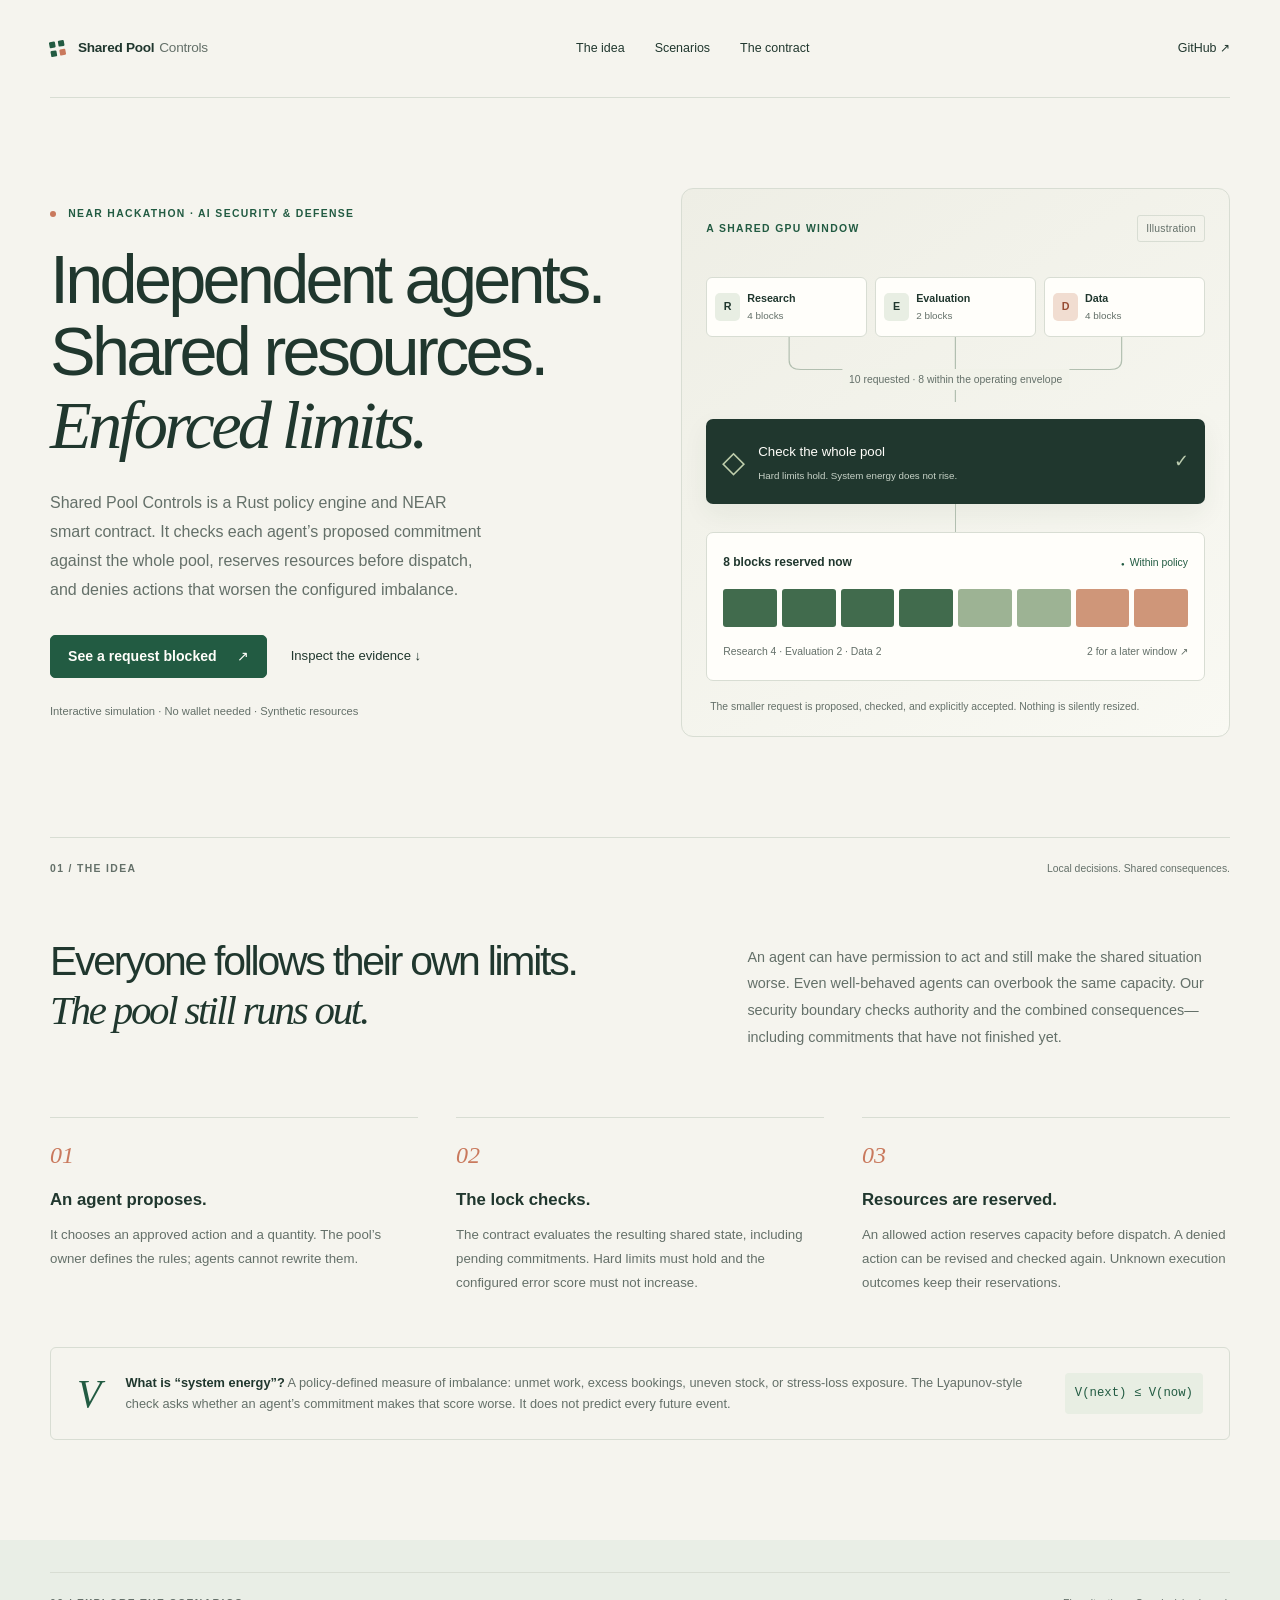
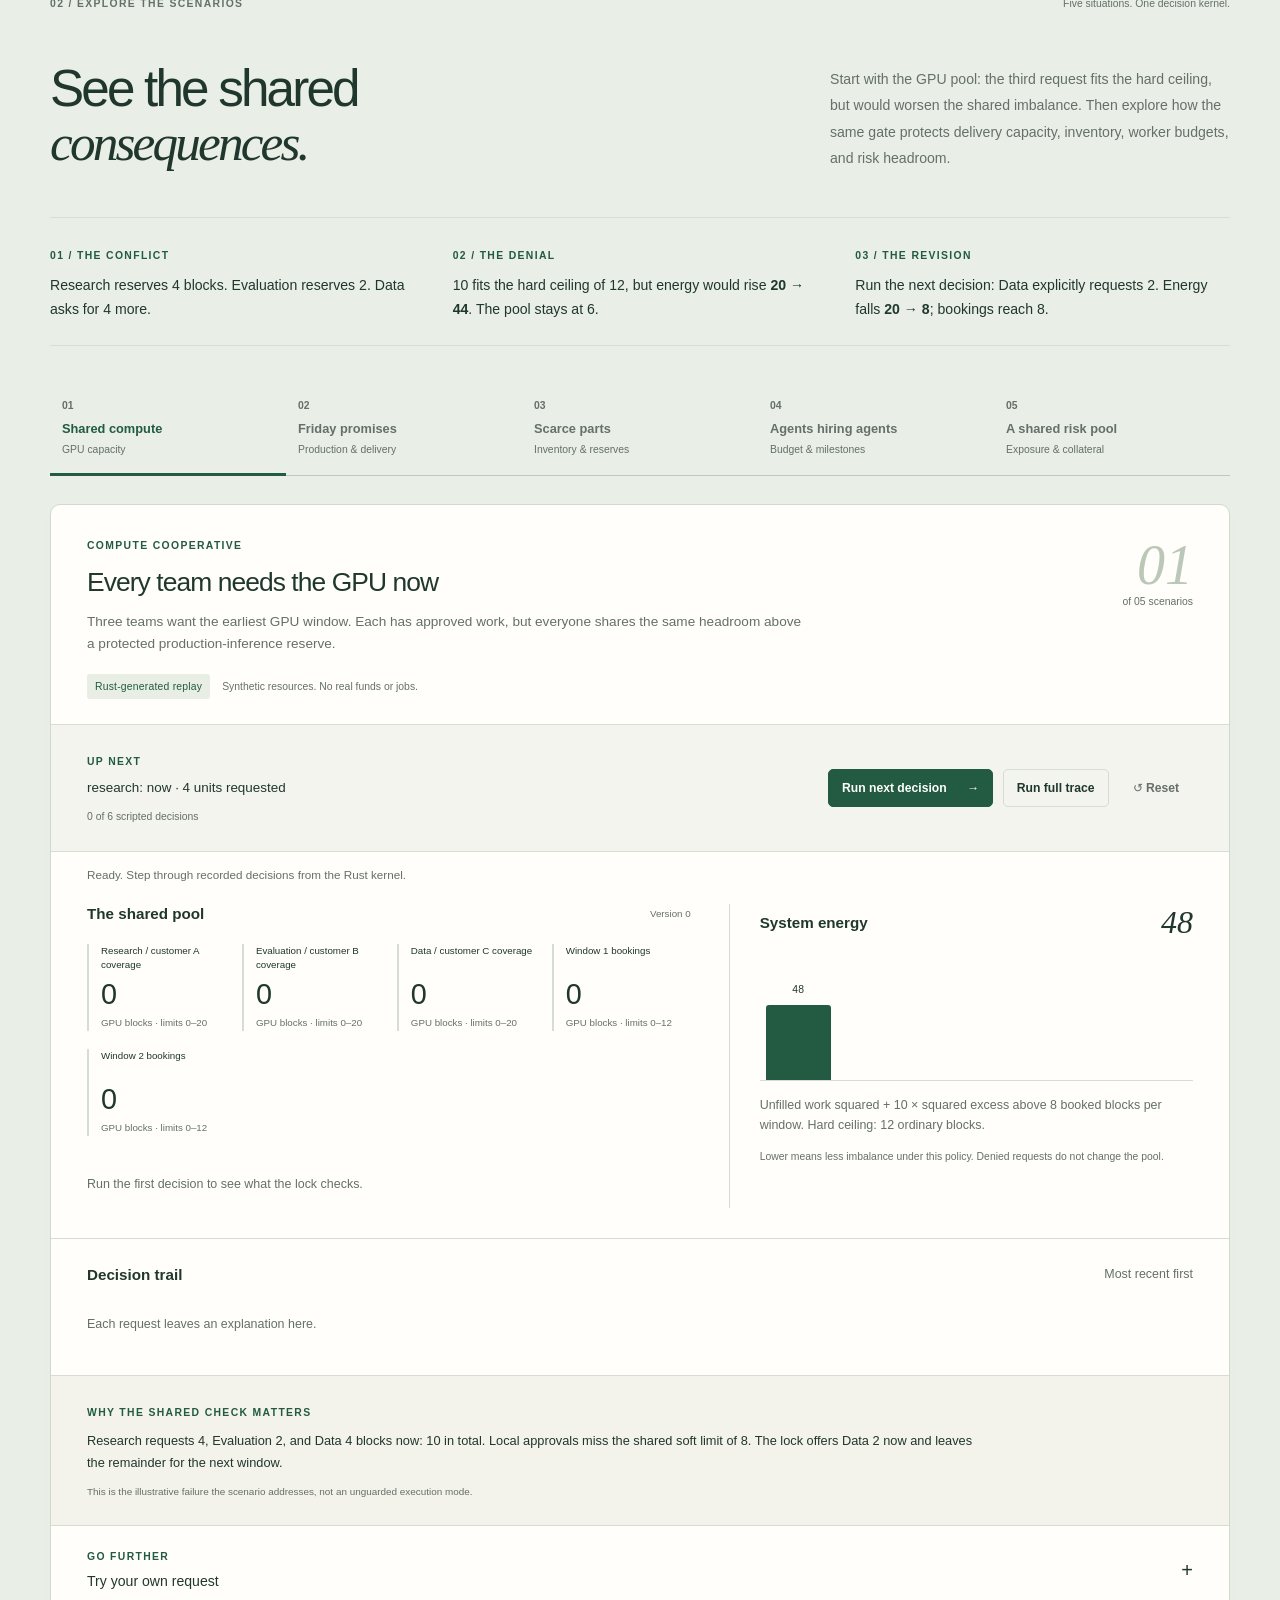
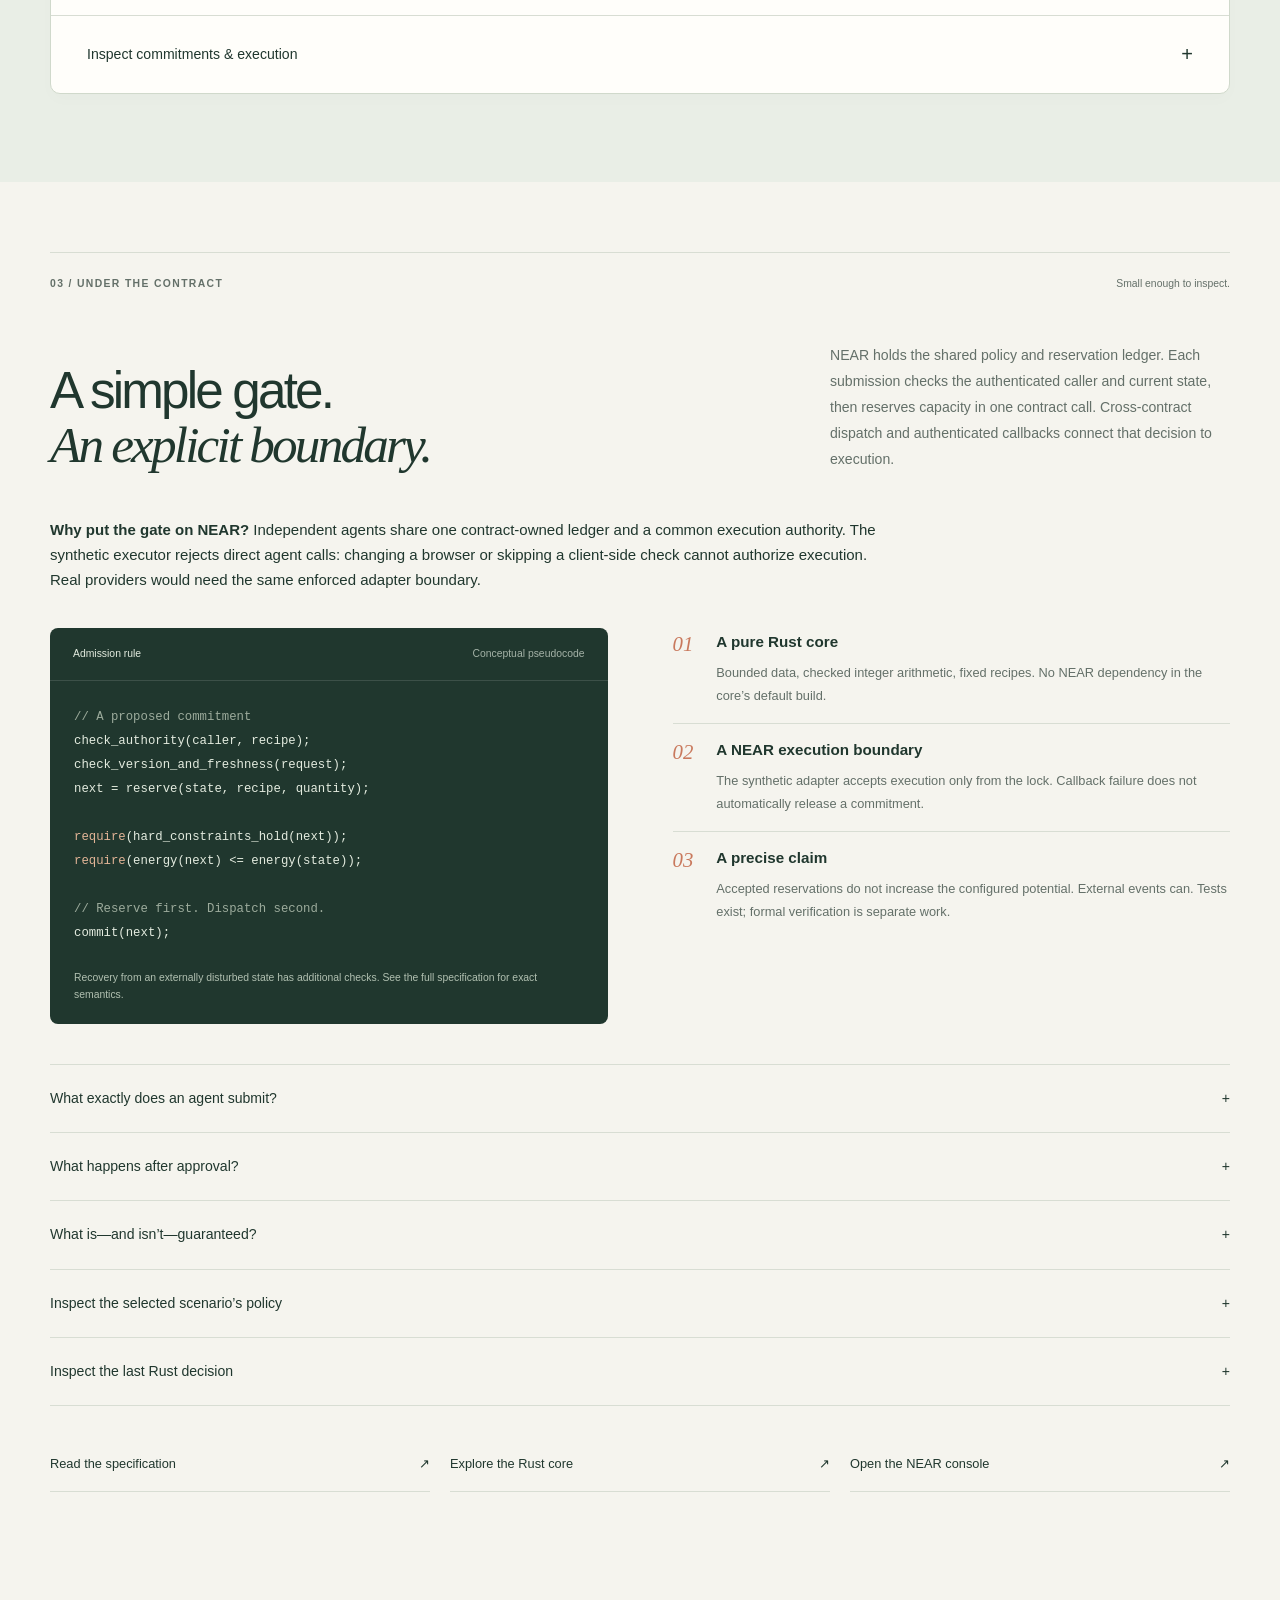
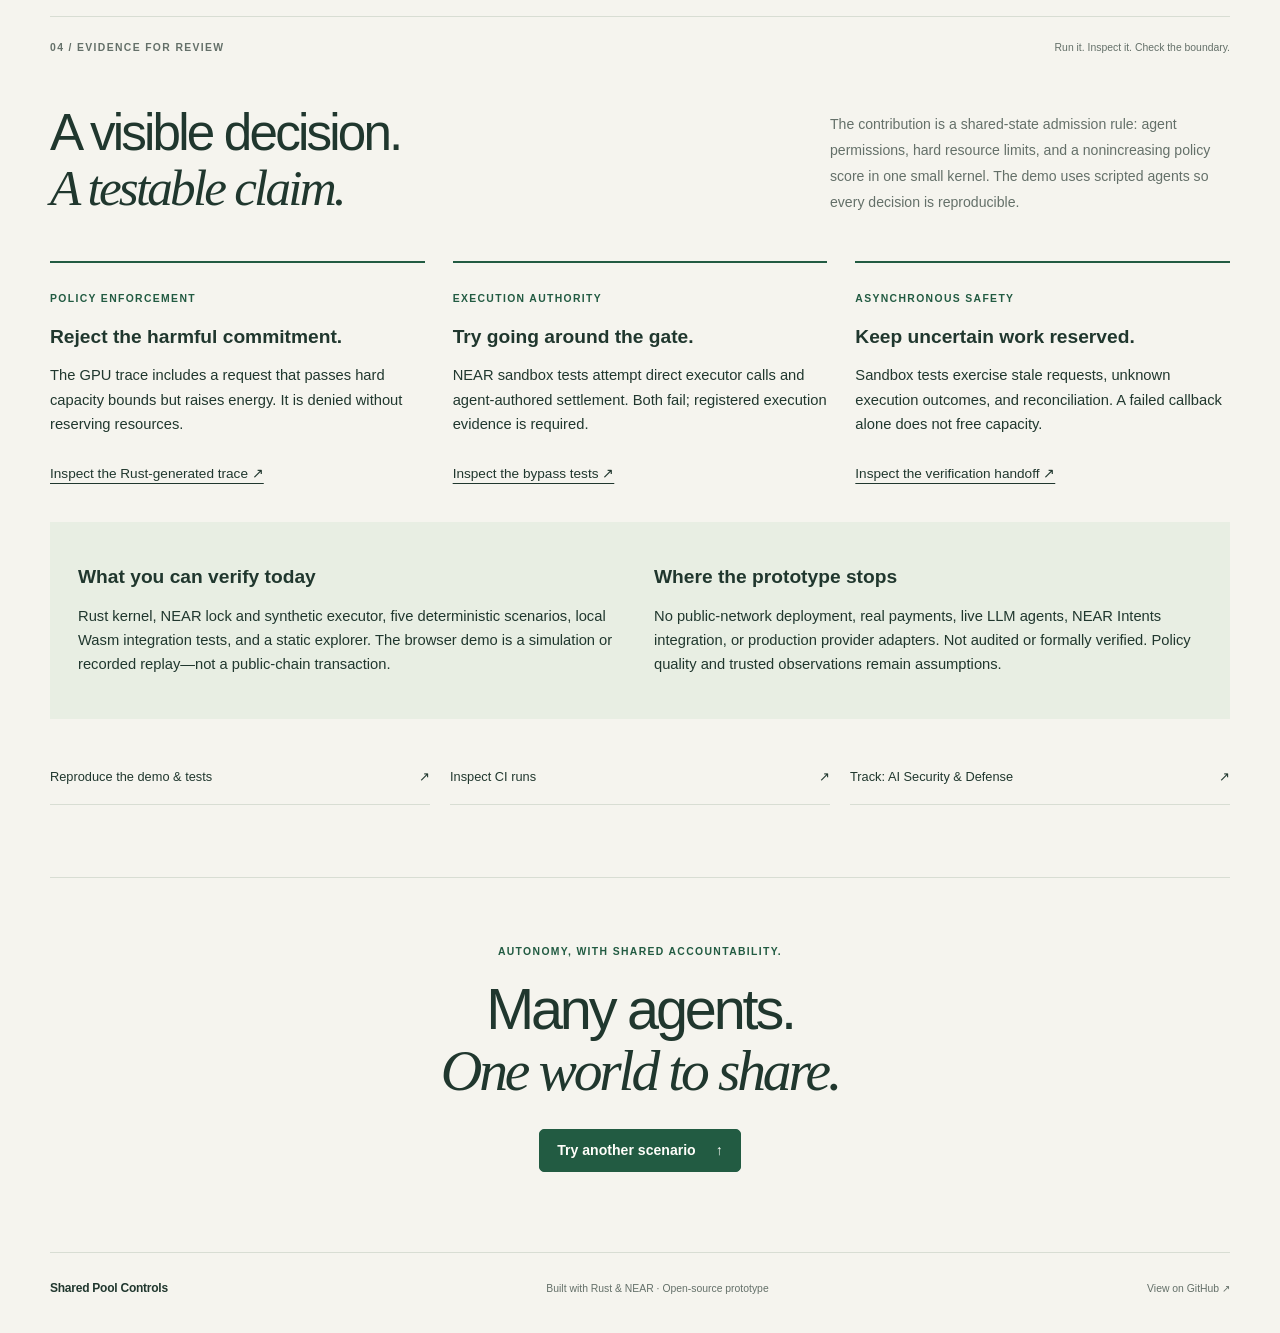
==== ui/index.html @ b9e994f6 "Merge pull request #1 from difflabai/feat/shared-pool-controls Shared pool controls: Rust core, NEAR" ====
<!doctype html>
<html lang="en">
<head>
  <meta charset="utf-8">
  <meta name="viewport" content="width=device-width, initial-scale=1">
  <meta name="theme-color" content="#f5f4ee">
  <meta name="description" content="A shared-state policy engine for AI agents on NEAR. See an unsafe GPU commitment blocked, explore five scenarios, and inspect the Rust contract and sandbox tests.">
  <title>Shared Pool Controls — Shared-state security for AI agents</title>
  <link rel="stylesheet" href="base.css">
</head>
<body class="story-site">
<a class="skip-link" href="#explorer">Skip to scenario explorer</a>
<header class="site-nav wrap">
  <a class="brand" href="#"><span class="brand-mark" aria-hidden="true"><i></i><i></i><i></i><i></i></span>Shared Pool<span class="brand-light">Controls</span></a>
  <nav aria-label="Main navigation"><a href="#how-it-works">The idea</a><a href="#explorer">Scenarios</a><a href="#contract">The contract</a></nav>
  <a class="source-link" href="https://github.com/difflabai/shared-pool-controls">GitHub <span aria-hidden="true">↗</span></a>
</header>
<main>
<section class="hero wrap" aria-labelledby="hero-title">
  <div class="hero-copy"><p class="eyebrow"><span class="dot"></span> NEAR Hackathon · AI Security &amp; Defense</p>
    <h1 id="hero-title">Independent agents.<br>Shared resources.<br><em>Enforced limits.</em></h1>
    <p class="hero-intro">Shared Pool Controls is a Rust policy engine and NEAR smart contract. It checks each agent’s proposed commitment against the whole pool, reserves resources before dispatch, and denies actions that worsen the configured imbalance.</p>
    <div class="hero-actions"><button class="primary" id="demo-gpu">See a request blocked <span aria-hidden="true">↗</span></button><a class="text-link" href="#evidence">Inspect the evidence <span aria-hidden="true">↓</span></a></div>
    <p class="hero-caption">Interactive simulation · No wallet needed · Synthetic resources</p>
  </div>
  <div class="hero-diagram" aria-label="Illustration: three agents request 10 GPU blocks. A shared check admits 8 now and leaves 2 for later.">
    <div class="diagram-heading"><span class="eyebrow">A shared GPU window</span><span class="tiny-tag">Illustration</span></div>
    <div class="agent-requests"><div class="request-chip"><span class="agent-icon" aria-hidden="true">R</span><span>Research<small>4 blocks</small></span></div><div class="request-chip"><span class="agent-icon" aria-hidden="true">E</span><span>Evaluation<small>2 blocks</small></span></div><div class="request-chip request-warm"><span class="agent-icon" aria-hidden="true">D</span><span>Data<small>4 blocks</small></span></div></div>
    <div class="diagram-connectors" aria-hidden="true"><svg viewBox="0 0 420 70" preserveAspectRatio="none"><path d="M70 0V25Q70 35 80 35H200Q210 35 210 45V70M210 0V70M350 0V25Q350 35 340 35H220Q210 35 210 45"/></svg><span>10 requested · 8 within the operating envelope</span></div>
    <div class="lock-card"><div class="lock-icon" aria-hidden="true">◇</div><div><strong>Check the whole pool</strong><p>Hard limits hold. System energy does not rise.</p></div><span class="lock-check" aria-hidden="true">✓</span></div>
    <div class="down-stem" aria-hidden="true"></div>
    <div class="pool-illustration"><div class="row spread"><strong>8 blocks reserved now</strong><span class="healthy-label">Within policy</span></div><div class="pool-blocks" aria-hidden="true"><i></i><i></i><i></i><i></i><i class="block-light"></i><i class="block-light"></i><i class="block-warm"></i><i class="block-warm"></i></div><div class="row spread diagram-key"><span>Research 4 · Evaluation 2 · Data 2</span><span>2 for a later window ↗</span></div></div>
    <p class="diagram-footnote">The smaller request is proposed, checked, and explicitly accepted. Nothing is silently resized.</p>
  </div>
</section>
<section class="premise wrap" id="how-it-works" aria-labelledby="idea-title">
  <div class="section-kicker"><span>01 / The idea</span><span>Local decisions. Shared consequences.</span></div>
  <div class="premise-heading"><h2 id="idea-title">Everyone follows their own limits.<br><em>The pool still runs out.</em></h2><p>An agent can have permission to act and still make the shared situation worse. Even well-behaved agents can overbook the same capacity. Our security boundary checks authority and the combined consequences—including commitments that have not finished yet.</p></div>
  <div class="mechanism">
    <article><span class="step-number">01</span><h3>An agent proposes.</h3><p>It chooses an approved action and a quantity. The pool’s owner defines the rules; agents cannot rewrite them.</p></article>
    <article><span class="step-number">02</span><h3>The lock checks.</h3><p>The contract evaluates the resulting shared state, including pending commitments. Hard limits must hold and the configured error score must not increase.</p></article>
    <article><span class="step-number">03</span><h3>Resources are reserved.</h3><p>An allowed action reserves capacity before dispatch. A denied action can be revised and checked again. Unknown execution outcomes keep their reservations.</p></article>
  </div>
  <div class="energy-note"><span class="math-symbol" aria-hidden="true">V</span><p><strong>What is “system energy”?</strong> A policy-defined measure of imbalance: unmet work, excess bookings, uneven stock, or stress-loss exposure. The Lyapunov-style check asks whether an agent’s commitment makes that score worse. It does not predict every future event.</p><code>V(next) ≤ V(now)</code></div>
</section>
<section class="explorer-section" id="explorer" aria-labelledby="explorer-title">
<div class="wrap">
  <div class="section-kicker"><span>02 / Explore the scenarios</span><span>Five situations. One decision kernel.</span></div>
  <div class="section-heading"><h2 id="explorer-title">See the shared<br><em>consequences.</em></h2><p>Start with the GPU pool: the third request fits the hard ceiling, but would worsen the shared imbalance. Then explore how the same gate protects delivery capacity, inventory, worker budgets, and risk headroom.</p></div>
  <div class="demo-guide" id="gpu-guide" aria-label="GPU demo guide">
    <div><span class="eyebrow">01 / The conflict</span><p>Research reserves 4 blocks. Evaluation reserves 2. Data asks for 4 more.</p></div>
    <div><span class="eyebrow">02 / The denial</span><p>10 fits the hard ceiling of 12, but energy would rise <strong>20 → 44</strong>. The pool stays at 6.</p></div>
    <div><span class="eyebrow">03 / The revision</span><p>Run the next decision: Data explicitly requests 2. Energy falls <strong>20 → 8</strong>; bookings reach 8.</p></div>
  </div>
  <div class="scenario-tabs" aria-label="Scenario" role="tablist" id="tabs"></div>
  <div id="scenario-panel" role="tabpanel" aria-labelledby="tab-gpu" class="scenario-shell">
    <div class="scenario-intro"><div><p class="eyebrow" id="category"></p><h3 id="title"></h3><p id="story"></p></div><div class="scenario-counter"><span id="scenario-number">01</span><small>of 05 scenarios</small></div></div>
    <div class="explorer-mode"><span class="badge" id="mode">Connecting to the explorer…</span><span>Synthetic resources. No real funds or jobs.</span></div>
    <div class="playback"><div><span class="eyebrow">Up next</span><p id="next-action">Loading the first request…</p><span id="progress" class="hint"></span></div><div class="row"><button id="next" class="primary">Run next decision <span aria-hidden="true">→</span></button><button id="run">Run full trace</button><button id="reset" class="quiet">↺ Reset</button></div></div>
    <div id="status" class="status-line" role="status" aria-live="polite"></div>
    <div class="explorer-grid">
      <div class="pool-column"><div class="row spread panel-heading"><h4>The shared pool</h4><span class="version-label" id="version"></span></div><div id="metrics" class="metrics"></div><div class="result-slot" id="decision" aria-live="polite"><p class="empty-state">Run the first decision to see what the lock checks.</p></div></div>
      <div class="energy-column"><div class="row spread"><h4>System energy</h4><span id="current-energy" class="score">—</span></div><div class="bars" id="energy" aria-label="Energy across the scenario"></div><p class="hint" id="formula"></p><p class="chart-note">Lower means less imbalance under this policy. Denied requests do not change the pool.</p></div>
    </div>
    <div class="trail"><div class="row spread"><h4>Decision trail</h4><span class="hint">Most recent first</span></div><div id="log"><p class="empty-state">Each request leaves an explanation here.</p></div></div>
    <div class="baseline-note"><span class="eyebrow">Why the shared check matters</span><p id="baseline"></p><small>This is the illustrative failure the scenario addresses, not an unguarded execution mode.</small></div>
    <details class="experiment"><summary><span><span class="eyebrow">Go further</span> Try your own request</span><span class="summary-plus" aria-hidden="true">+</span></summary><div class="experiment-body"><div><label for="recipe">Approved action</label><select id="recipe"></select><label for="units">Quantity</label><input id="units" type="number" min="1" max="100" value="4"><p id="actor" class="hint"></p><div class="row"><button id="preview">Preview</button><button id="submit" class="primary">Submit exact quantity</button><button id="alternative">Suggest a smaller quantity</button></div><p class="hint" id="manual-note">A suggestion changes nothing until you explicitly submit it.</p></div><div><h4>Execution controls</h4><label class="check-label"><input id="auto" type="checkbox" checked> Simulate independent completion after each scripted admission</label><p class="hint">Turn this off to inspect pending commitments. Completion and confirmed nonexecution are simulated provider evidence.</p><button id="shock" hidden>Observe a market shock (+$3m selloff loss)</button></div></div></details>
    <details class="execution-details"><summary>Inspect commitments &amp; execution <span class="summary-plus" aria-hidden="true">+</span></summary><p class="hint">Pending work already counts. An unknown outcome retains its reservation until the registered executor confirms what happened.</p><div class="scroll"><table><thead><tr><th>ID</th><th>Action</th><th>Units</th><th>Status</th><th>Simulate evidence</th></tr></thead><tbody id="commitments"></tbody></table></div></details>
  </div>
</div>
</section>
<section class="contract-section wrap" id="contract" aria-labelledby="contract-title">
  <div class="section-kicker"><span>03 / Under the contract</span><span>Small enough to inspect.</span></div>
  <div class="section-heading"><h2 id="contract-title">A simple gate.<br><em>An explicit boundary.</em></h2><p>NEAR holds the shared policy and reservation ledger. Each submission checks the authenticated caller and current state, then reserves capacity in one contract call. Cross-contract dispatch and authenticated callbacks connect that decision to execution.</p></div>
  <p class="near-boundary"><strong>Why put the gate on NEAR?</strong> Independent agents share one contract-owned ledger and a common execution authority. The synthetic executor rejects direct agent calls: changing a browser or skipping a client-side check cannot authorize execution. Real providers would need the same enforced adapter boundary.</p>
  <div class="contract-grid"><div class="code-panel"><div class="code-header"><span>Admission rule</span><span>Conceptual pseudocode</span></div><pre><code><span class="code-dim">// A proposed commitment</span>
check_authority(caller, recipe);
check_version_and_freshness(request);
next = reserve(state, recipe, quantity);

<span class="code-accent">require</span>(hard_constraints_hold(next));
<span class="code-accent">require</span>(energy(next) &lt;= energy(state));

<span class="code-dim">// Reserve first. Dispatch second.</span>
commit(next);</code></pre><p>Recovery from an externally disturbed state has additional checks. See the full specification for exact semantics.</p></div>
  <div class="technical-points"><article><span>01</span><div><h3>A pure Rust core</h3><p>Bounded data, checked integer arithmetic, fixed recipes. No NEAR dependency in the core’s default build.</p></div></article><article><span>02</span><div><h3>A NEAR execution boundary</h3><p>The synthetic adapter accepts execution only from the lock. Callback failure does not automatically release a commitment.</p></div></article><article><span>03</span><div><h3>A precise claim</h3><p>Accepted reservations do not increase the configured potential. External events can. Tests exist; formal verification is separate work.</p></div></article></div></div>
  <div class="contract-details">
    <details><summary>What exactly does an agent submit? <span aria-hidden="true">+</span></summary><div class="detail-body"><p>A recipe ID, an exact integer quantity, the state version it reviewed, and a short expiry. Recipes fix the actor, executor, effects, and prerequisites. The agent cannot supply its own risk estimate or ledger delta.</p><pre><code>{
  "recipe": 0,
  "units": 2,
  "version": 4,
  "expires_at": "current time + 10 minutes"
}</code></pre><p class="hint">Illustrative request: the real expiry is an integer timestamp. A stale version is rejected and must be reviewed again.</p></div></details>
    <details><summary>What happens after approval? <span aria-hidden="true">+</span></summary><div class="detail-body"><div class="lifecycle-flow"><span>Reserved</span><b>→</b><span>Dispatched</span><b>→</b><span>Active</span><b>→</b><span>Completed</span></div><p>Unknown execution outcomes keep their encumbrance. Before dispatch, the actor or owner can cancel. After dispatch, release requires definitive nonexecution evidence from the registered executor.</p></div></details>
    <details><summary>What is—and isn’t—guaranteed? <span aria-hidden="true">+</span></summary><div class="detail-body"><p>The kernel checks the configured bounds and potential against a modeled state. It does not guarantee fairness, profitable trades, truthful external observations, or eventual completion. The immutable policy and registered evidence authorities are part of the trust boundary.</p><p>Compute jobs, deliveries, worker payments, and financial positions in this explorer are synthetic. Real-world enforcement requires an adapter without a route around the lock. This prototype is tested, not formally verified or audited.</p></div></details>
    <details><summary>Inspect the selected scenario’s policy <span aria-hidden="true">+</span></summary><div class="detail-body"><pre id="policy"></pre></div></details>
    <details><summary>Inspect the last Rust decision <span aria-hidden="true">+</span></summary><div class="detail-body"><pre id="raw">Run a scenario decision to inspect its response.</pre></div></details>
  </div>
  <div class="resource-links"><a href="https://github.com/difflabai/shared-pool-controls/blob/feat/shared-pool-controls/docs/spec.md"><span>Read the specification</span><span aria-hidden="true">↗</span></a><a href="https://github.com/difflabai/shared-pool-controls/tree/feat/shared-pool-controls/crates/core"><span>Explore the Rust core</span><span aria-hidden="true">↗</span></a><a href="live.html"><span>Open the NEAR console</span><span aria-hidden="true">↗</span></a></div>
</section>
<section class="evidence-section wrap" id="evidence" aria-labelledby="evidence-title">
  <div class="section-kicker"><span>04 / Evidence for review</span><span>Run it. Inspect it. Check the boundary.</span></div>
  <div class="section-heading"><h2 id="evidence-title">A visible decision.<br><em>A testable claim.</em></h2><p>The contribution is a shared-state admission rule: agent permissions, hard resource limits, and a nonincreasing policy score in one small kernel. The demo uses scripted agents so every decision is reproducible.</p></div>
  <div class="evidence-grid">
    <article><span class="eyebrow">Policy enforcement</span><h3>Reject the harmful commitment.</h3><p>The GPU trace includes a request that passes hard capacity bounds but raises energy. It is denied without reserving resources.</p><a href="https://github.com/difflabai/shared-pool-controls/blob/feat/shared-pool-controls/scenarios/gpu/trace.json">Inspect the Rust-generated trace ↗</a></article>
    <article><span class="eyebrow">Execution authority</span><h3>Try going around the gate.</h3><p>NEAR sandbox tests attempt direct executor calls and agent-authored settlement. Both fail; registered execution evidence is required.</p><a href="https://github.com/difflabai/shared-pool-controls/blob/feat/shared-pool-controls/crates/sandbox/tests/integration.rs">Inspect the bypass tests ↗</a></article>
    <article><span class="eyebrow">Asynchronous safety</span><h3>Keep uncertain work reserved.</h3><p>Sandbox tests exercise stale requests, unknown execution outcomes, and reconciliation. A failed callback alone does not free capacity.</p><a href="https://github.com/difflabai/shared-pool-controls/blob/feat/shared-pool-controls/docs/verification-handoff.md">Inspect the verification handoff ↗</a></article>
  </div>
  <div class="review-status"><div><h3>What you can verify today</h3><p>Rust kernel, NEAR lock and synthetic executor, five deterministic scenarios, local Wasm integration tests, and a static explorer. The browser demo is a simulation or recorded replay—not a public-chain transaction.</p></div><div><h3>Where the prototype stops</h3><p>No public-network deployment, real payments, live LLM agents, NEAR Intents integration, or production provider adapters. Not audited or formally verified. Policy quality and trusted observations remain assumptions.</p></div></div>
  <div class="resource-links"><a href="https://github.com/difflabai/shared-pool-controls/blob/feat/shared-pool-controls/docs/judges-guide.md"><span>Reproduce the demo &amp; tests</span><span aria-hidden="true">↗</span></a><a href="https://github.com/difflabai/shared-pool-controls/actions"><span>Inspect CI runs</span><span aria-hidden="true">↗</span></a><a href="https://nearhackathon.com/"><span>Track: AI Security &amp; Defense</span><span aria-hidden="true">↗</span></a></div>
</section>
<section class="closing wrap"><p class="eyebrow">Autonomy, with shared accountability.</p><h2>Many agents.<br><em>One world to share.</em></h2><a class="button primary" href="#explorer">Try another scenario <span aria-hidden="true">↑</span></a></section>
</main>
<footer class="site-footer wrap"><a class="brand" href="#">Shared Pool Controls</a><p>Built with Rust &amp; NEAR · Open-source prototype</p><a href="https://github.com/difflabai/shared-pool-controls">View on GitHub ↗</a></footer>
<script src="app.js"></script>
</body></html>
---- ui/base.css ----
/* Preserve semantic visibility even when component styles set display. */
[hidden] {
  display:none !important;
}
:root {
  color-scheme:light;
  --bg:#f5f4ee;
  --panel:#fffefa;
  --text:#20372e;
  --muted:#647069;
  --line:#d8ddd3;
  --accent:#225b42;
  --soft:#e8eee3;
  --bad:#a54432;
  --warn:#85622d;
  --coral:#c9795d;
  --serif:Georgia,'Times New Roman',serif
}
* {
  box-sizing:border-box
}
html {
  scroll-behavior:smooth;
  scroll-padding-top:28px
}
body {
  margin:0;
  background:var(--bg);
  color:var(--text);
  font:15px/1.65 -apple-system,BlinkMacSystemFont,'Segoe UI',sans-serif
}
a {
  color:inherit;
  text-decoration-thickness:1px;
  text-underline-offset:5px
}
button,input,select,textarea {
  font:inherit;
  color:inherit
}
button,.button {
  border:1px solid var(--line);
  border-radius:5px;
  padding:11px 17px;
  background:transparent;
  text-decoration:none;
  cursor:pointer;
  display:inline-flex;
  align-items:center;
  justify-content:center;
  gap:20px;
  line-height:1.35;
  font-size:.88rem;
  font-weight:550;
  transition:background .15s,border-color .15s
}
button:hover,.button:hover {
  background:var(--soft);
  border-color:var(--accent)
}
button.primary,.button.primary {
  background:var(--accent);
  border-color:var(--accent);
  color:#fffefa
}
button.primary:hover,.button.primary:hover {
  background:#183f2e
}
button:disabled {
  opacity:.45;
  cursor:default
}
.quiet {
  border-color:transparent;
  color:var(--muted)
}
button:focus-visible,a:focus-visible,input:focus-visible,select:focus-visible,summary:focus-visible {
  outline:3px solid #c27a56;
  outline-offset:4px
}
input,select,textarea {
  border:1px solid var(--line);
  background:var(--panel);
  border-radius:4px;
  padding:10px;
  max-width:100%
}
select {
  width:100%
}
input[type=number] {
  width:110px
}
input[type=checkbox] {
  accent-color:var(--accent)
}
label {
  display:block;
  font-size:.85rem;
  margin:12px 0 5px
}
.check-label {
  display:flex;
  gap:10px;
  align-items:flex-start
}
.check-label input {
  margin-top:6px
}
h1,h2,h3,h4,p {
  margin-top:0
}
h1,h2 {
  font-weight:450;
  letter-spacing:-.055em;
  line-height:1.06
}
h3,h4 {
  font-weight:600;
  line-height:1.3
}
h4 {
  font-size:.95rem;
  margin-bottom:0
}
em {
  font-family:var(--serif);
  font-weight:400;
  letter-spacing:-.055em
}
p {
  margin-bottom:1em
}
.wrap {
  width:min(1180px,calc(100% - 96px));
  margin-inline:auto
}
.eyebrow,.section-kicker {
  font-size:.65rem;
  letter-spacing:.13em;
  text-transform:uppercase;
  font-weight:650
}
.eyebrow {
  color:var(--accent);
  margin-bottom:18px
}
.row {
  display:flex;
  flex-wrap:wrap;
  gap:10px;
  align-items:center
}
.spread {
  justify-content:space-between
}
.hint,.muted {
  color:var(--muted)
}
.hint {
  font-size:.78rem;
  line-height:1.6
}
.badge,.tiny-tag {
  display:inline-flex;
  align-items:center;
  font-size:.65rem;
  letter-spacing:.02em;
  padding:4px 8px;
  border-radius:3px;
  background:var(--soft);
  color:var(--accent)
}
.bad {
  color:var(--bad)
}
.warn {
  color:var(--warn)
}
.skip-link {
  position:absolute;
  left:20px;
  top:-80px;
  z-index:5;
  background:var(--panel);
  padding:10px
}
.skip-link:focus {
  top:10px
}
.site-nav {
  min-height:98px;
  display:flex;
  gap:30px;
  align-items:center;
  justify-content:space-between;
  border-bottom:1px solid var(--line)
}
.brand {
  display:inline-flex;
  align-items:center;
  gap:9px;
  font-size:.85rem;
  font-weight:700;
  text-decoration:none;
  letter-spacing:-.02em;
  white-space:nowrap
}
.brand-light {
  font-weight:400;
  color:var(--muted);
  margin-left:-4px
}
.brand-mark {
  display:grid;
  grid-template-columns:repeat(2,6px);
  gap:3px;
  margin-right:4px;
  transform:rotate(-10deg)
}
.brand-mark i {
  width:6px;
  height:6px;
  background:var(--accent);
  border-radius:1px
}
.brand-mark i:last-child {
  background:var(--coral)
}
.site-nav nav {
  display:flex;
  gap:30px;
  font-size:.78rem
}
.site-nav nav a,.source-link {
  text-decoration:none
}
.site-nav nav a:hover,.source-link:hover {
  text-decoration:underline
}
.source-link {
  font-size:.78rem
}
.hero {
  padding-block:90px 100px;
  display:grid;
  grid-template-columns:1.05fr 1fr;
  gap:55px;
  align-items:center
}
.dot {
  display:inline-block;
  width:6px;
  height:6px;
  border-radius:50%;
  background:var(--coral);
  margin-right:8px;
  vertical-align:middle
}
.hero h1 {
  font-size:clamp(3.25rem,5.35vw,5rem);
  margin:22px 0 28px
}
.hero-intro {
  font-size:1rem;
  line-height:1.8;
  max-width:440px;
  color:var(--muted)
}
.hero-actions {
  display:flex;
  align-items:center;
  gap:24px;
  flex-wrap:wrap;
  margin-top:30px
}
.text-link {
  font-size:.82rem;
  text-decoration:none
}
.hero-caption {
  margin:24px 0 0;
  font-size:.7rem;
  color:var(--muted)
}
.hero-diagram {
  border:1px solid var(--line);
  border-radius:12px;
  background:linear-gradient(145deg,#eeeee5,#f9f9f3);
  padding:26px 24px 20px;
  position:relative
}
.diagram-heading {
  display:flex;
  justify-content:space-between;
  align-items:center;
  margin-bottom:35px
}
.diagram-heading .eyebrow {
  margin:0;
  font-size:.65rem
}
.tiny-tag {
  background:transparent;
  border:1px solid var(--line);
  color:var(--muted);
  font-size:.65rem
}
.agent-requests {
  display:grid;
  grid-template-columns:repeat(3,1fr);
  gap:8px
}
.request-chip {
  display:flex;
  gap:7px;
  align-items:center;
  padding:12px 8px;
  background:var(--panel);
  border:1px solid var(--line);
  border-radius:6px;
  font-size:.67rem;
  font-weight:600
}
.request-chip small {
  display:block;
  font-size:.62rem;
  font-weight:400;
  color:var(--muted)
}
.agent-icon {
  width:25px;
  height:28px;
  display:grid;
  place-items:center;
  border-radius:5px;
  background:var(--soft);
  font-size:.67rem;
  flex-shrink:0
}
.request-warm .agent-icon {
  background:#f1ddd1;
  color:#974c34
}
.diagram-connectors {
  height:82px;
  position:relative
}
.diagram-connectors svg {
  width:100%;
  height:65px;
  position:absolute;
  top:0
}
.diagram-connectors path {
  stroke:#b2bfb0;
  fill:none;
  stroke-width:1
}
.diagram-connectors span {
  position:absolute;
  top:32px;
  left:50%;
  transform:translateX(-50%);
  white-space:nowrap;
  font-size:.65rem;
  color:var(--muted);
  background:#f1f2e9;
  padding:2px 7px
}
.lock-card {
  background:var(--text);
  color:var(--panel);
  display:flex;
  gap:13px;
  align-items:center;
  padding:20px 16px;
  border-radius:7px;
  box-shadow:0 10px 26px #193e2310
}
.lock-icon {
  font-size:30px;
  color:#bfceac;
  line-height:1
}
.lock-card strong {
  font-size:.83rem;
  font-weight:500
}
.lock-card p {
  font-size:.61rem;
  color:#c7d2c7;
  margin:4px 0 0
}
.lock-check {
  margin-left:auto;
  font-size:18px;
  color:#bdcdb0
}
.down-stem {
  height:28px;
  width:1px;
  background:#b2bfb0;
  margin:auto
}
.pool-illustration {
  background:var(--panel);
  border:1px solid var(--line);
  padding:20px 16px;
  border-radius:7px
}
.pool-illustration strong {
  font-size:.75rem;
  font-weight:550
}
.healthy-label {
  font-size:.65rem;
  color:var(--accent)
}
.healthy-label:before {
  content:'●';
  margin-right:5px;
  font-size:6px
}
.pool-blocks {
  display:grid;
  grid-template-columns:repeat(8,1fr);
  gap:5px;
  margin:16px 0
}
.pool-blocks i {
  height:38px;
  border-radius:3px;
  background:#416b4d
}
.pool-blocks .block-light {
  background:#9db394
}
.pool-blocks .block-warm {
  background:#cf9679
}
.diagram-key {
  font-size:.65rem;
  color:var(--muted);
  gap:4px
}
.diagram-footnote {
  font-size:.65rem;
  color:var(--muted);
  margin:18px 4px 0;
  line-height:1.6
}
.section-kicker {
  display:flex;
  justify-content:space-between;
  gap:20px;
  padding:22px 0;
  border-top:1px solid var(--line);
  color:var(--muted)
}
.section-kicker span:last-child {
  text-transform:none;
  letter-spacing:0;
  font-weight:400
}
.premise {
  padding-bottom:100px
}
.premise-heading {
  display:grid;
  grid-template-columns:1.3fr 1fr;
  gap:70px;
  margin:38px 0 48px;
  align-items:start
}
.premise h2 {
  font-size:clamp(2rem,3.2vw,3rem);
  line-height:1.2
}
.premise-heading>p {
  font-size:.9rem;
  color:var(--muted);
  line-height:1.85;
  margin-top:7px
}
.mechanism {
  display:grid;
  grid-template-columns:repeat(3,1fr);
  gap:38px
}
.mechanism article {
  border-top:1px solid var(--line);
  padding:24px 0
}
.step-number {
  font:italic 1.5rem var(--serif);
  color:var(--coral);
  display:block;
  margin-bottom:20px
}
.mechanism h3 {
  font-size:1.05rem;
  margin-bottom:12px
}
.mechanism p {
  font-size:.83rem;
  line-height:1.8;
  color:var(--muted)
}
.energy-note {
  border:1px solid var(--line);
  display:flex;
  gap:24px;
  align-items:center;
  padding:22px 26px;
  margin-top:15px;
  border-radius:6px
}
.math-symbol {
  font:italic 2.5rem var(--serif);
  color:var(--accent)
}
.energy-note p {
  font-size:.8rem;
  color:var(--muted);
  margin:0;
  flex:1
}
.energy-note strong {
  color:var(--text)
}
.energy-note code {
  font-size:.77rem;
  white-space:nowrap;
  color:var(--accent);
  padding:10px;
  background:var(--soft);
  border-radius:4px
}
.explorer-section {
  background:#e9eee6;
  padding:32px 0 88px
}
.section-heading {
  display:flex;
  justify-content:space-between;
  gap:70px;
  align-items:end;
  margin:28px 0 46px
}
.section-heading h2 {
  font-size:clamp(2.7rem,4vw,3.8rem);
  margin:0
}
.section-heading>p {
  max-width:400px;
  font-size:.88rem;
  line-height:1.85;
  color:var(--muted);
  margin:0
}
.scenario-tabs {
  display:grid;
  grid-template-columns:repeat(5,1fr);
  gap:0;
  border-bottom:1px solid #bdc9ba;
  margin-bottom:28px
}
.scenario-tabs button {
  border:0;
  border-radius:0;
  text-align:left;
  padding:16px 12px 18px;
  display:block;
  color:var(--muted);
  font-size:.8rem;
  position:relative;
  line-height:1.45;
  background:transparent
}
.scenario-tabs button small {
  display:block;
  font-size:.65rem;
  color:var(--muted);
  font-weight:400;
  margin-top:4px
}
.scenario-tabs button .tab-index {
  font-size:.65rem;
  display:block;
  margin-bottom:7px;
  color:var(--muted)
}
.scenario-tabs button[aria-selected=true] {
  color:var(--accent)
}
.scenario-tabs button[aria-selected=true]:after {
  content:'';
  height:3px;
  position:absolute;
  bottom:-1px;
  left:0;
  right:0;
  background:var(--accent)
}
.scenario-tabs button:hover {
  background:#dfe7db
}
.scenario-shell {
  background:var(--panel);
  border:1px solid #d0d9cb;
  border-radius:10px;
  overflow:hidden;
  box-shadow:0 6px 16px #193e2304
}
.scenario-intro {
  display:flex;
  justify-content:space-between;
  gap:30px;
  padding:32px 36px 18px
}
.scenario-intro .eyebrow {
  font-size:.65rem;
  margin-bottom:10px
}
.scenario-intro h3 {
  font-size:1.65rem;
  font-weight:500;
  letter-spacing:-.035em;
  margin-bottom:12px;
  max-width:740px
}
.scenario-intro p:not(.eyebrow) {
  max-width:720px;
  color:var(--muted);
  font-size:.85rem;
  margin:0
}
.scenario-counter {
  text-align:right;
  flex-shrink:0;
  min-width:90px
}
.scenario-counter span {
  font:italic 3.5rem var(--serif);
  color:#bbc8b8;
  line-height:1
}
.scenario-counter small {
  display:block;
  font-size:.65rem;
  color:var(--muted)
}
.explorer-mode {
  display:flex;
  gap:12px;
  align-items:center;
  flex-wrap:wrap;
  padding:0 36px 25px;
  font-size:.65rem;
  color:var(--muted)
}
.explorer-mode .badge {
  font-size:.65rem
}
.playback {
  background:#f2f4ed;
  border-block:1px solid var(--line);
  padding:23px 36px;
  display:flex;
  gap:25px;
  align-items:center;
  justify-content:space-between
}
.playback .eyebrow {
  font-size:.65rem
}
.playback p {
  font-size:.84rem;
  margin:4px 0
}
.playback .hint {
  font-size:.65rem
}
.playback button {
  font-size:.76rem;
  padding:10px 13px;
  white-space:nowrap
}
.status-line {
  margin:0 36px;
  font-size:.73rem;
  color:var(--muted);
  padding-top:13px;
  min-height:30px
}
.status-line.bad {
  color:var(--bad)
}
.explorer-grid {
  display:grid;
  grid-template-columns:1.3fr 1fr;
  padding:20px 36px 30px;
  gap:38px
}
.panel-heading {
  margin-bottom:20px
}
.version-label {
  font-size:.61rem;
  color:var(--muted)
}
.metrics {
  display:grid;
  grid-template-columns:repeat(auto-fit,minmax(135px,1fr));
  gap:18px 16px
}
.metric {
  border-left:2px solid var(--line);
  padding-left:12px
}
.metric strong {
  display:block;
  font-weight:500;
  font-size:1.8rem;
  letter-spacing:-.04em;
  font-variant-numeric:tabular-nums;
  line-height:1.5
}
.metric small {
  display:block;
  font-size:.61rem;
  color:var(--muted);
  line-height:1.5
}
.metric small:first-child {
  min-height:29px;
  color:var(--text)
}
.energy-column {
  border-left:1px solid var(--line);
  padding-left:30px
}
.score {
  font:italic 2rem var(--serif)
}
.bars {
  display:flex;
  align-items:flex-end;
  gap:9px;
  height:120px;
  margin:20px 0 15px;
  border-bottom:1px solid var(--line);
  padding:24px 6px 0
}
.bar {
  flex:1;
  min-width:4px;
  max-width:65px;
  border-radius:3px 3px 0 0;
  background:#7d9c76;
  position:relative
}
.bar:last-child {
  background:var(--accent)
}
.bar span {
  position:absolute;
  top:-24px;
  left:50%;
  transform:translateX(-50%);
  font-size:.65rem
}
.chart-note {
  font-size:.65rem;
  color:var(--muted);
  line-height:1.65
}
.result-slot {
  margin-top:24px
}
.empty-state {
  font-size:.78rem;
  color:var(--muted);
  margin:0;
  padding:14px 0
}
.decision {
  background:var(--soft);
  padding:14px 16px;
  border-left:3px solid var(--accent);
  border-radius:0 4px 4px 0;
  font-size:.82rem
}
.decision p {
  margin:5px 0 0;
  font-size:.74rem
}
.decision.denied {
  background:#f6e9e1;
  border-left-color:var(--coral)
}
.decision .decision-explanation {
  font-size:.7rem;
  color:var(--muted);
  margin-top:8px
}
.trail {
  padding:26px 36px;
  border-top:1px solid var(--line)
}
.trail .row {
  margin-bottom:15px
}
.log-row {
  display:grid;
  grid-template-columns:62px 1fr auto;
  gap:12px;
  align-items:start;
  border-bottom:1px solid #e6e9e1;
  padding:11px 0;
  font-size:.74rem
}
.log-row:last-child {
  border:0
}
.log-state {
  font-size:.65rem;
  letter-spacing:.08em;
  padding:4px 6px;
  background:var(--soft);
  text-align:center;
  border-radius:3px;
  color:var(--accent)
}
.log-state.denied {
  background:#f6e9e1;
  color:#9a4d34
}
.log-energy {
  font-size:.65rem;
  color:var(--muted);
  font-variant-numeric:tabular-nums
}
.baseline-note {
  padding:23px 36px;
  background:#f3f2eb;
  border-top:1px solid var(--line)
}
.baseline-note p {
  font-size:.8rem;
  margin:7px 0 5px;
  max-width:900px
}
.baseline-note small {
  font-size:.62rem;
  color:var(--muted)
}
details {
  border-top:1px solid var(--line)
}
summary {
  cursor:pointer;
  list-style:none;
  display:flex;
  justify-content:space-between;
  gap:24px;
  align-items:center;
  padding:22px 0;
  font-size:.88rem;
  font-weight:500
}
summary::-webkit-details-marker {
  display:none
}
summary .eyebrow {
  display:block;
  margin:0 0 4px;
  font-size:.65rem
}
.summary-plus {
  font-size:20px;
  font-weight:300;
  transition:transform .15s
}
details[open]>summary .summary-plus {
  transform:rotate(45deg)
}
.experiment,.execution-details {
  padding:0 36px
}
.experiment-body {
  display:grid;
  grid-template-columns:1.2fr 1fr;
  gap:40px;
  padding:0 0 26px
}
.experiment-body>.row {
  align-items:start
}
.experiment-body label:first-child {
  margin-top:0
}
.experiment-body h4 {
  margin-bottom:12px
}
.experiment-body button {
  font-size:.72rem;
  padding:9px 11px
}
.experiment-body .row {
  margin-top:16px
}
.execution-details {
  padding-bottom:0
}
.execution-details[open] {
  padding-bottom:24px
}
.scroll {
  overflow:auto
}
table {
  border-collapse:collapse;
  width:100%;
  font-size:.72rem
}
td,th {
  border-bottom:1px solid var(--line);
  text-align:left;
  padding:10px 8px;
  vertical-align:top
}
th {
  font-weight:500;
  color:var(--muted)
}
td button {
  font-size:.65rem;
  padding:5px 7px;
  margin:2px
}
.contract-section {
  padding-block:70px 60px
}
.contract-grid {
  display:grid;
  grid-template-columns:1fr 1fr;
  gap:65px;
  margin-bottom:40px
}
.code-panel {
  background:#20372e;
  color:#e3ebdf;
  border-radius:8px;
  overflow:hidden
}
.code-header {
  padding:17px 23px;
  border-bottom:1px solid #ffffff20;
  display:flex;
  justify-content:space-between;
  gap:20px;
  font-size:.65rem
}
.code-header span:last-child {
  color:#a4b2a7;
  font-size:.65rem
}
.code-panel pre {
  background:transparent;
  padding:24px;
  margin:0;
  font-size:.77rem;
  line-height:1.95;
  max-height:none
}
.code-dim {
  color:#9cab9c
}
.code-accent {
  color:#e1b496
}
.code-panel>p {
  padding:0 24px 20px;
  margin:0;
  color:#b1c0b1;
  font-size:.65rem;
  line-height:1.7
}
.technical-points {
  padding-top:4px
}
.technical-points article {
  display:flex;
  gap:23px;
  padding:16px 0;
  border-bottom:1px solid var(--line)
}
.technical-points article:first-child {
  padding-top:0
}
.technical-points article:last-child {
  border:0
}
.technical-points article>span {
  font:italic 1.3rem var(--serif);
  color:var(--coral)
}
.technical-points h3 {
  font-size:.95rem;
  margin-bottom:9px
}
.technical-points p {
  font-size:.8rem;
  color:var(--muted);
  line-height:1.8;
  margin:0
}
.contract-details details:last-child {
  border-bottom:1px solid var(--line)
}
.contract-details summary {
  font-size:.88rem;
  padding-block:22px
}
.detail-body {
  padding:0 0 22px;
  font-size:.84rem;
  color:var(--muted);
  max-width:850px
}
.detail-body p:last-child {
  margin-bottom:0
}
pre {
  white-space:pre-wrap;
  overflow-wrap:anywhere;
  background:#eeefe7;
  padding:18px;
  font-size:.75rem;
  line-height:1.8;
  border-radius:4px;
  max-height:420px;
  overflow:auto
}
code {
  font-family:ui-monospace,SFMono-Regular,Consolas,monospace
}
.lifecycle-flow {
  display:flex;
  flex-wrap:wrap;
  gap:10px;
  align-items:center;
  font-size:.7rem;
  margin-bottom:18px
}
.lifecycle-flow span {
  background:var(--soft);
  color:var(--accent);
  padding:7px 10px;
  border-radius:4px
}
.lifecycle-flow b {
  font-weight:400
}
.resource-links {
  display:grid;
  grid-template-columns:repeat(3,1fr);
  gap:20px;
  margin-top:30px
}
.resource-links a {
  display:flex;
  justify-content:space-between;
  gap:20px;
  text-decoration:none;
  padding:17px 0;
  border-bottom:1px solid var(--line);
  font-size:.8rem
}
.resource-links a:hover {
  border-color:var(--accent)
}
.closing {
  text-align:center;
  border-top:1px solid var(--line);
  padding-block:65px 80px
}
.closing h2 {
  font-size:clamp(2.8rem,4.5vw,4rem);
  margin:18px 0 28px
}
.site-footer {
  display:flex;
  justify-content:space-between;
  align-items:center;
  gap:20px;
  border-top:1px solid var(--line);
  padding-block:26px 35px;
  font-size:.65rem;
  color:var(--muted)
}
.site-footer .brand {
  font-size:.75rem;
  color:var(--text)
}
.site-footer p {
  margin:0
}
.site-footer>a:last-child {
  text-decoration:none
}
.panel {
  background:var(--panel);
  border:1px solid var(--line);
  border-radius:8px;
  padding:24px;
  margin-bottom:20px
}
.wide-input {
  width:100%
}
.lede {
  color:var(--muted)
}
body:not(.story-site)>header,body:not(.story-site)>main,body:not(.story-site)>footer {
  max-width:850px;
  padding:30px;
  margin:auto
}
body:not(.story-site) h1 {
  font-size:3rem;
  margin-top:25px
}
body:not(.story-site) h2 {
  font-size:1.4rem
}
body:not(.story-site) .row {
  margin-top:16px
}
@media(min-width:1450px) {
  .hero {
    padding-block:110px 120px
  }
}
@media(max-width:1050px) {
  .wrap {
    width:calc(100% - 56px)
  }
  .hero {
    gap:30px;
    padding-block:65px 80px
  }
  .hero h1 {
    font-size:3.6rem
  }
  .hero-diagram {
    padding:20px 16px
  }
  .agent-icon {
    display:none
  }
  .premise-heading {
    gap:30px
  }
  .playback {
    align-items:flex-start;
    flex-direction:column;
    gap:16px
  }
  .contract-grid {
    gap:35px
  }
  .explorer-grid {
    gap:24px
  }
  .metrics {
    grid-template-columns:repeat(2,1fr)
  }
  .energy-column {
    padding-left:24px
  }
}
@media(max-width:760px) {
  html {
    scroll-padding-top:16px
  }
  .wrap {
    width:calc(100% - 36px)
  }
  .site-nav {
    min-height:76px;
    gap:16px
  }
  .site-nav nav {
    gap:15px;
    font-size:.68rem
  }
  .site-nav .source-link,.brand-light {
    display:none
  }
  .brand {
    font-size:.75rem
  }
  .hero {
    grid-template-columns:1fr;
    padding-block:45px 60px;
    gap:40px
  }
  .hero h1 {
    font-size:clamp(3.1rem,10vw,4.5rem)
  }
  .hero-intro {
    font-size:.95rem;
    max-width:550px
  }
  .hero-caption {
    font-size:.65rem
  }
  .hero-diagram {
    max-width:520px;
    width:100%;
    justify-self:center;
    padding:25px 20px
  }
  .agent-icon {
    display:grid
  }
  .hero-actions {
    gap:20px
  }
  .section-kicker {
    font-size:.65rem;
    gap:10px
  }
  .section-kicker span:last-child {
    max-width:160px;
    text-align:right
  }
  .premise {
    padding-bottom:55px
  }
  .premise-heading {
    grid-template-columns:1fr;
    gap:12px;
    margin-block:25px
  }
  .premise h2 {
    font-size:2.3rem;
    margin-bottom:0
  }
  .premise-heading>p {
    font-size:.85rem
  }
  .mechanism {
    grid-template-columns:1fr;
    gap:0
  }
  .mechanism article {
    padding:20px 0 15px;
    display:grid;
    grid-template-columns:35px 1fr;
    gap:4px 15px
  }
  .step-number {
    grid-row:span 2;
    margin:0
  }
  .mechanism h3 {
    margin:0
  }
  .mechanism p {
    margin:5px 0 0
  }
  .energy-note {
    flex-wrap:wrap;
    padding:18px;
    gap:15px
  }
  .energy-note p {
    flex-basis:80%
  }
  .energy-note code {
    margin-left:40px
  }
  .explorer-section {
    padding-block:20px 45px
  }
  .section-heading {
    display:block;
    margin-block:24px 30px
  }
  .section-heading h2 {
    font-size:2.8rem;
    margin-bottom:20px
  }
  .section-heading>p {
    font-size:.85rem;
    max-width:520px
  }
  .scenario-tabs {
    overflow-x:auto;
    grid-template-columns:repeat(5,minmax(110px,1fr));
    margin-bottom:20px
  }
  .scenario-tabs button {
    padding:10px 9px 15px;
    font-size:.74rem
  }
  .scenario-tabs button small {
    font-size:.65rem
  }
  .scenario-intro {
    padding:24px 20px 16px;
    gap:10px
  }
  .scenario-intro h3 {
    font-size:1.4rem
  }
  .scenario-intro p:not(.eyebrow) {
    font-size:.8rem
  }
  .scenario-counter {
    min-width:40px
  }
  .scenario-counter span {
    font-size:2.6rem
  }
  .scenario-counter small {
    display:none
  }
  .explorer-mode {
    padding:0 20px 20px;
    gap:5px;
    font-size:.65rem
  }
  .playback {
    padding:20px
  }
  .playback button {
    font-size:.7rem;
    padding:9px 11px
  }
  .status-line {
    margin-inline:20px;
    font-size:.66rem
  }
  .explorer-grid {
    grid-template-columns:1fr;
    padding:15px 20px 25px;
    gap:28px
  }
  .energy-column {
    border-left:0;
    border-top:1px solid var(--line);
    padding:22px 0 0
  }
  .metrics {
    grid-template-columns:repeat(2,1fr);
    gap:16px
  }
  .metric small:first-child {
    min-height:0
  }
  .trail {
    padding:22px 20px
  }
  .log-row {
    grid-template-columns:50px 1fr;
    gap:7px;
    font-size:.69rem
  }
  .log-energy {
    grid-column:2
  }
  .baseline-note {
    padding:20px
  }
  .experiment,.execution-details {
    padding-inline:20px
  }
  .experiment-body {
    grid-template-columns:1fr;
    gap:22px
  }
  .contract-section {
    padding-block:40px
  }
  .contract-grid {
    grid-template-columns:1fr;
    gap:30px
  }
  .contract-details summary {
    font-size:.8rem
  }
  .resource-links {
    grid-template-columns:1fr;
    gap:5px
  }
  .resource-links a {
    padding-block:14px
  }
  .closing {
    padding-block:40px 55px
  }
  .site-footer {
    flex-wrap:wrap;
    gap:12px;
    padding-block:22px
  }
  .site-footer p {
    order:3;
    width:100%
  }
  .code-panel pre {
    font-size:.68rem;
    padding:18px
  }
  .code-header {
    padding:15px 18px
  }
  .code-panel>p {
    padding-inline:18px
  }
}
@media(prefers-reduced-motion:reduce) {
  html {
    scroll-behavior:auto
  }
  *,*:before,*:after {
    transition:none!important
  }
}

/* Judge journey: the demo first, then concrete evidence. */
.demo-guide, .evidence-grid, .review-status {
  display:grid;
  grid-template-columns:repeat(3,minmax(0,1fr));
  gap:28px;
}
.demo-guide {
  margin:0 0 36px;
  padding:24px 0;
  border-top:1px solid var(--line);
  border-bottom:1px solid var(--line);
}
.demo-guide p { margin:8px 0 0; font-size:.88rem; }
.near-boundary { max-width:850px; margin:0 0 36px; }
.evidence-section { padding-top:64px; padding-bottom:72px; }
.evidence-grid article { border-top:2px solid var(--accent); padding-top:22px; }
.evidence-grid h3, .review-status h3 { font-size:1.2rem; line-height:1.35; margin:14px 0; }
.evidence-grid p, .review-status p { font-size:.92rem; }
.evidence-grid a { display:inline-block; margin-top:12px; font-size:.85rem; }
.review-status { grid-template-columns:repeat(2,minmax(0,1fr)); background:var(--soft); padding:28px; margin-top:36px; }
#scenario-panel { scroll-margin-top:24px; }
@media(max-width:760px) {
  .demo-guide, .evidence-grid, .review-status { grid-template-columns:1fr; gap:20px; }
  .evidence-section { padding-top:40px; padding-bottom:40px; }
  .review-status { padding:20px; }
}
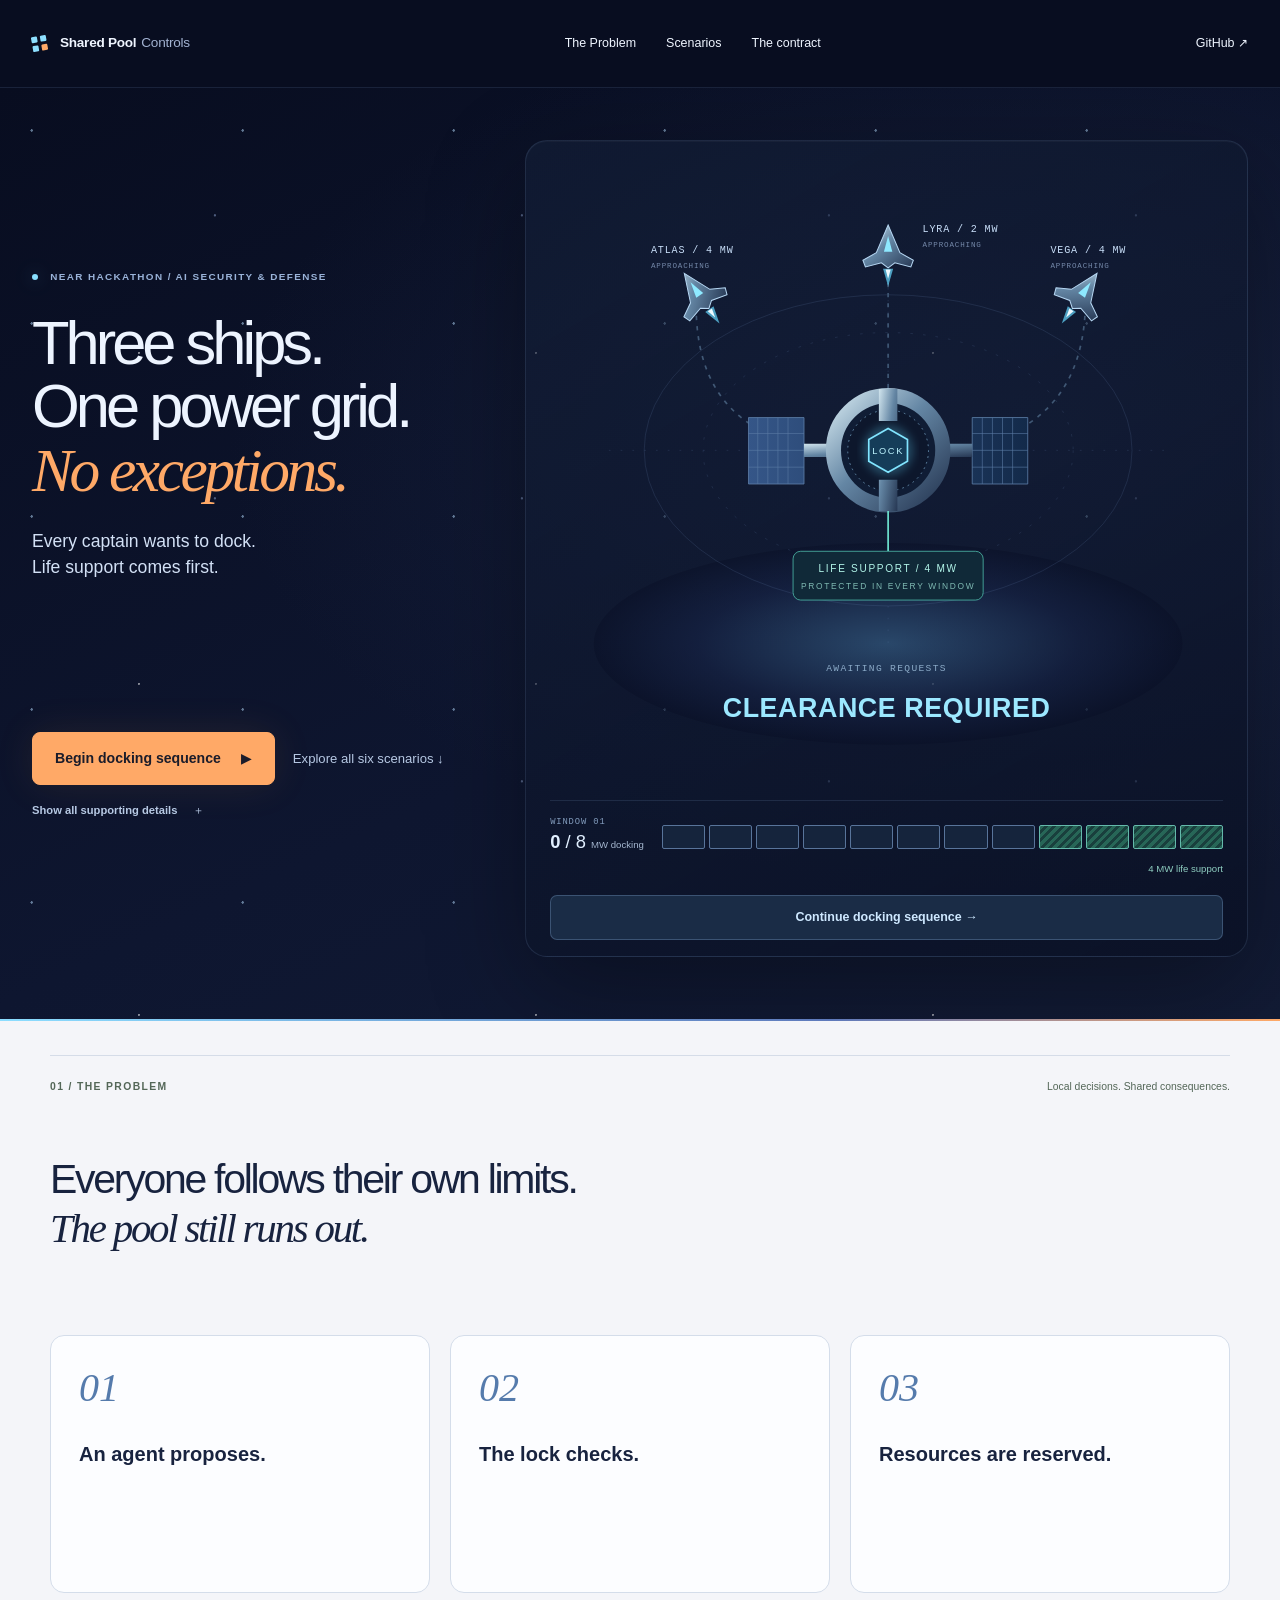
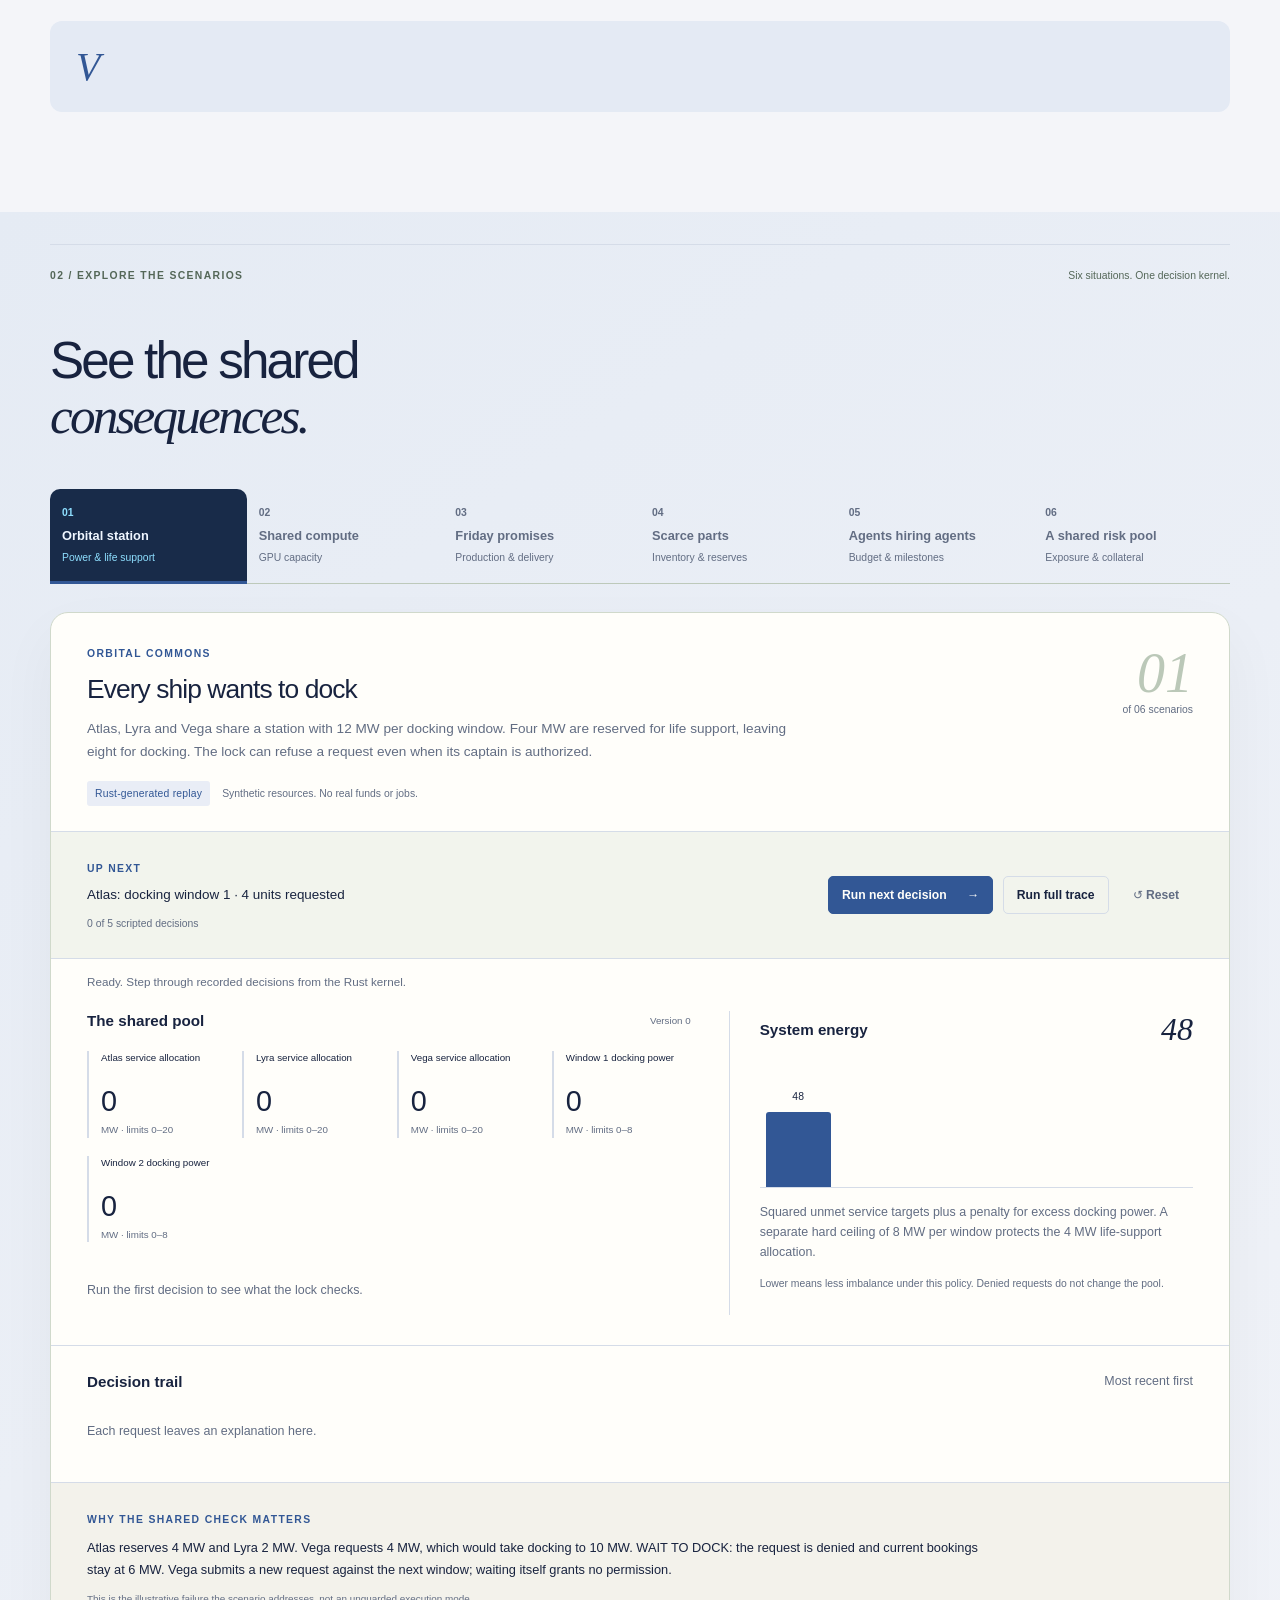
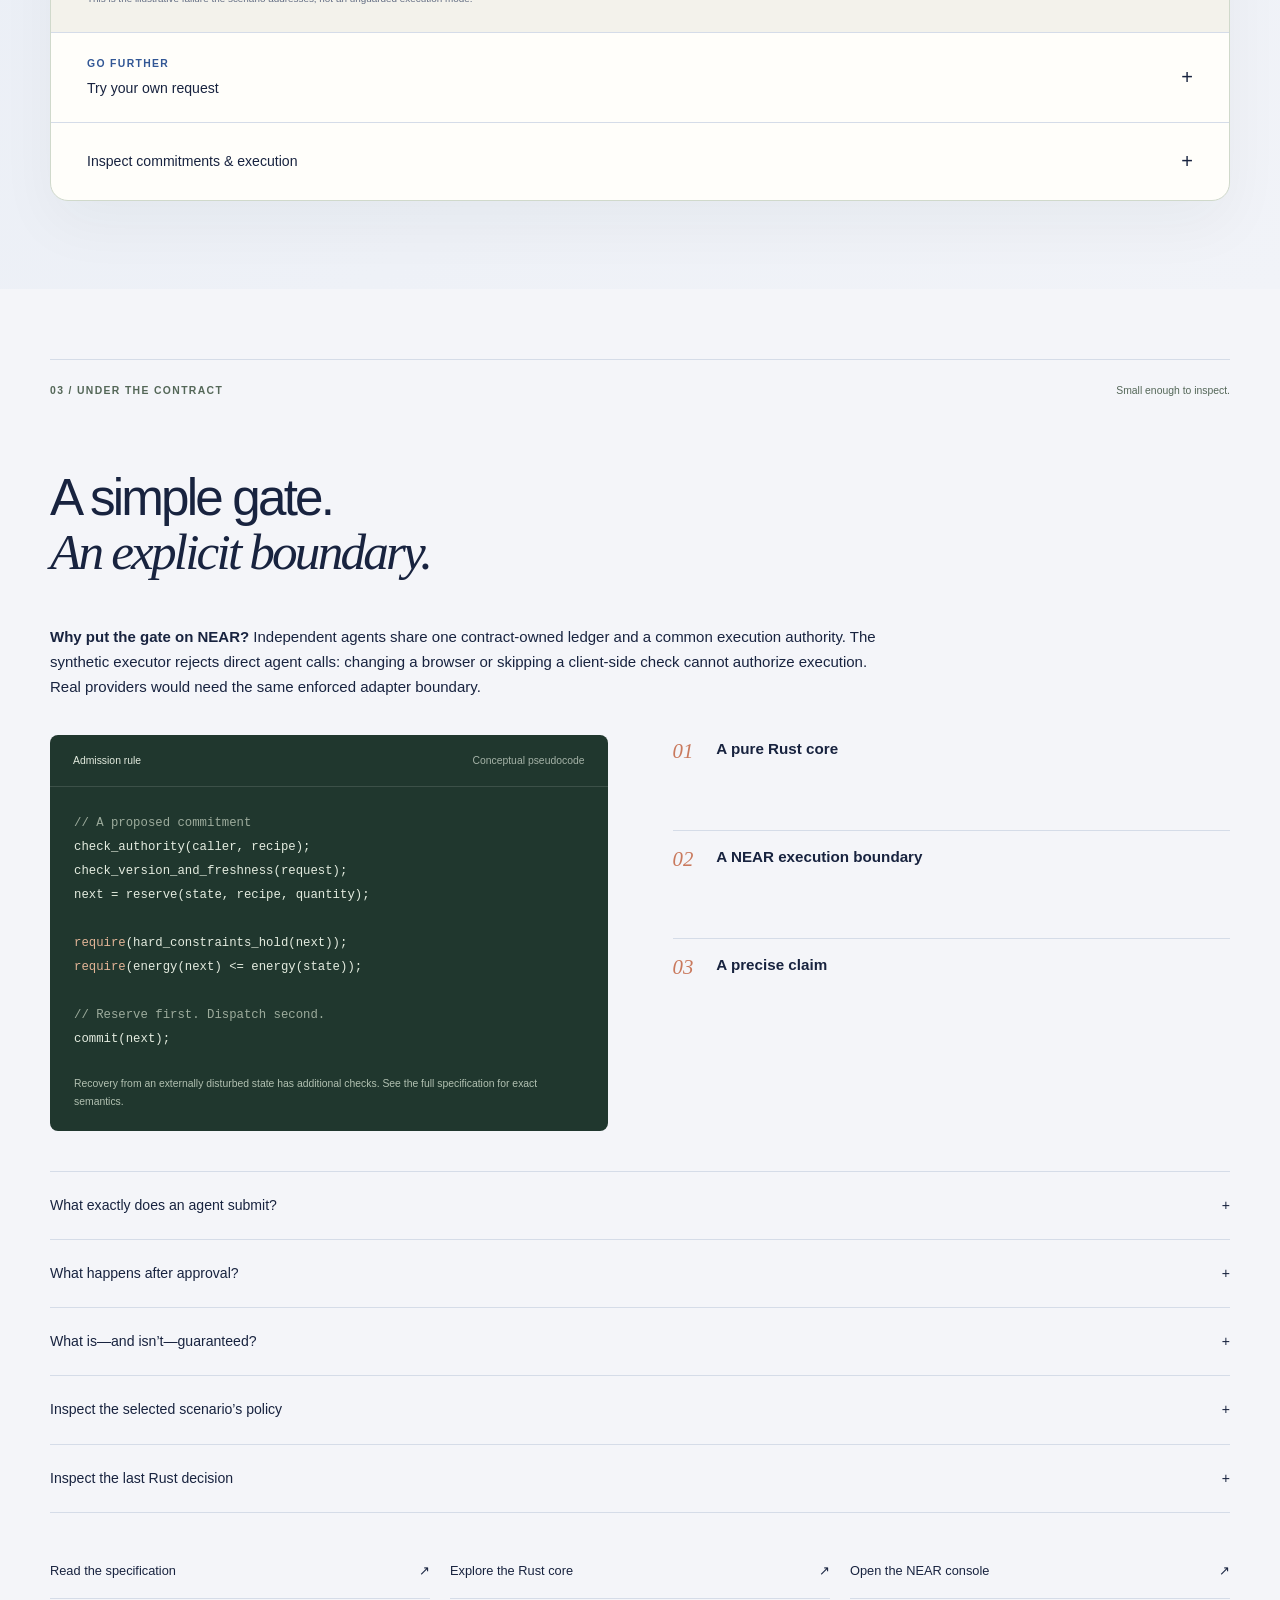
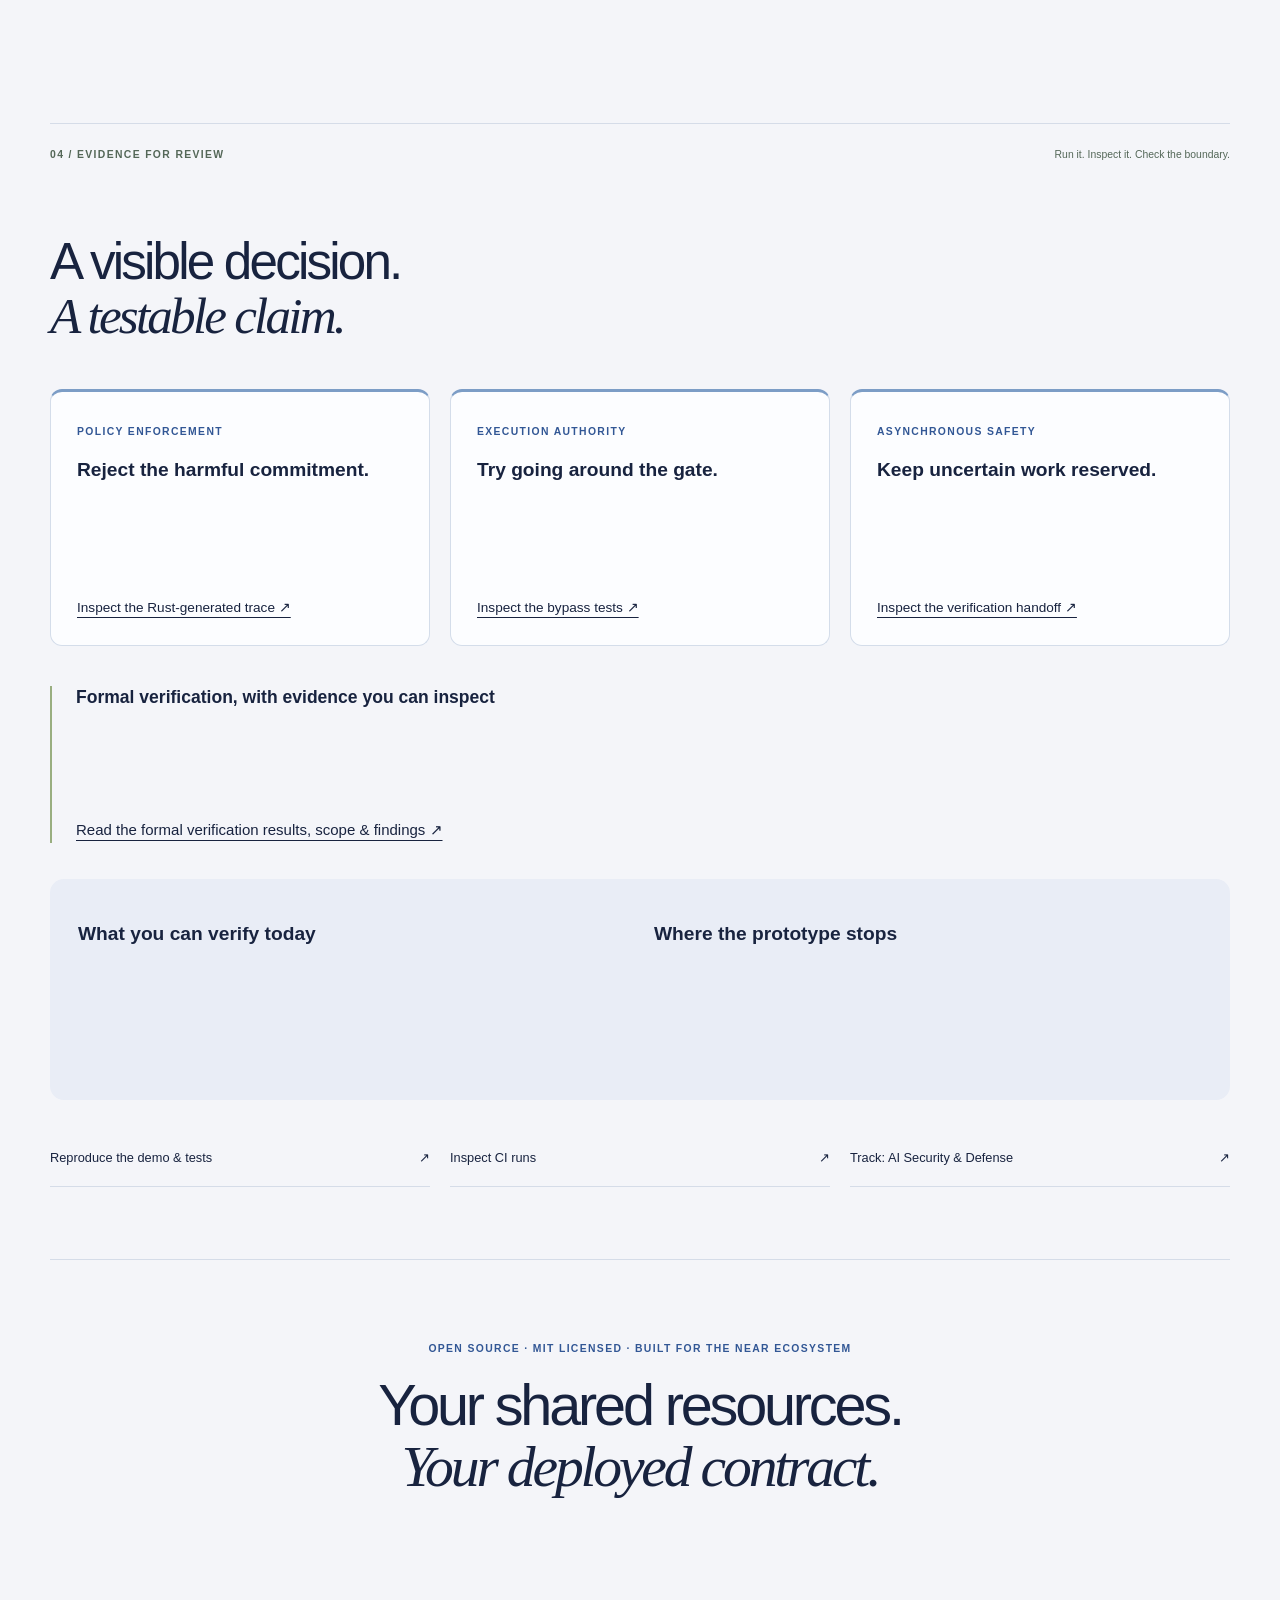
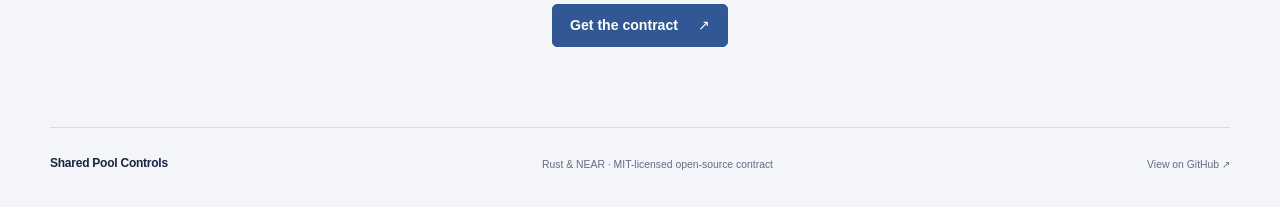
==== commit 80b20c27: "Merge pull request #2 from difflabai/gabehamilton/400m0 Station scenario, progressive hero, GitHub P" ====
--- a/ui/index.html
+++ b/ui/index.html
@@ -12,49 +12,81 @@
 <a class="skip-link" href="#explorer">Skip to scenario explorer</a>
 <header class="site-nav wrap">
   <a class="brand" href="#"><span class="brand-mark" aria-hidden="true"><i></i><i></i><i></i><i></i></span>Shared Pool<span class="brand-light">Controls</span></a>
-  <nav aria-label="Main navigation"><a href="#how-it-works">The idea</a><a href="#explorer">Scenarios</a><a href="#contract">The contract</a></nav>
+  <nav aria-label="Main navigation"><a href="#how-it-works">The Problem</a><a href="#explorer">Scenarios</a><a href="#contract">The contract</a></nav>
   <a class="source-link" href="https://github.com/difflabai/shared-pool-controls">GitHub <span aria-hidden="true">↗</span></a>
 </header>
 <main>
-<section class="hero wrap" aria-labelledby="hero-title">
-  <div class="hero-copy"><p class="eyebrow"><span class="dot"></span> NEAR Hackathon · AI Security &amp; Defense</p>
-    <h1 id="hero-title">Independent agents.<br>Shared resources.<br><em>Enforced limits.</em></h1>
-    <p class="hero-intro">Shared Pool Controls is a Rust policy engine and NEAR smart contract. It checks each agent’s proposed commitment against the whole pool, reserves resources before dispatch, and denies actions that worsen the configured imbalance.</p>
-    <div class="hero-actions"><button class="primary" id="demo-gpu">See a request blocked <span aria-hidden="true">↗</span></button><a class="text-link" href="#evidence">Inspect the evidence <span aria-hidden="true">↓</span></a></div>
-    <p class="hero-caption">Interactive simulation · No wallet needed · Synthetic resources</p>
+<section class="hero orbital-hero" aria-labelledby="hero-title">
+  <div class="orbit-stars" aria-hidden="true"></div>
+  <div class="hero-copy">
+    <p class="eyebrow"><span class="dot"></span> NEAR Hackathon / AI Security &amp; Defense</p>
+        <h1 id="hero-title">Three ships.<br>One power grid.<br><em>No exceptions.</em></h1>
+    <p class="hero-thesis" data-detail="1">Every captain wants to dock.<br>Life support comes first.</p>
+    <p class="hero-intro" data-detail="2">A shared resource. Independent agents. One enforceable boundary. Shared Pool Controls is an open-source Rust / NEAR contract you can modify and deploy to keep their combined commitments within policy.</p>
+    <div class="hero-actions"><button class="primary" id="demo-station">Begin docking sequence <span aria-hidden="true">▶</span></button><a class="text-link" href="#explorer">Explore all six scenarios ↓</a></div>
+    <button class="reveal-all" id="reveal-all" type="button" hidden>Show all supporting details <span aria-hidden="true">＋</span></button>
   </div>
-  <div class="hero-diagram" aria-label="Illustration: three agents request 10 GPU blocks. A shared check admits 8 now and leaves 2 for later.">
-    <div class="diagram-heading"><span class="eyebrow">A shared GPU window</span><span class="tiny-tag">Illustration</span></div>
-    <div class="agent-requests"><div class="request-chip"><span class="agent-icon" aria-hidden="true">R</span><span>Research<small>4 blocks</small></span></div><div class="request-chip"><span class="agent-icon" aria-hidden="true">E</span><span>Evaluation<small>2 blocks</small></span></div><div class="request-chip request-warm"><span class="agent-icon" aria-hidden="true">D</span><span>Data<small>4 blocks</small></span></div></div>
-    <div class="diagram-connectors" aria-hidden="true"><svg viewBox="0 0 420 70" preserveAspectRatio="none"><path d="M70 0V25Q70 35 80 35H200Q210 35 210 45V70M210 0V70M350 0V25Q350 35 340 35H220Q210 35 210 45"/></svg><span>10 requested · 8 within the operating envelope</span></div>
-    <div class="lock-card"><div class="lock-icon" aria-hidden="true">◇</div><div><strong>Check the whole pool</strong><p>Hard limits hold. System energy does not rise.</p></div><span class="lock-check" aria-hidden="true">✓</span></div>
-    <div class="down-stem" aria-hidden="true"></div>
-    <div class="pool-illustration"><div class="row spread"><strong>8 blocks reserved now</strong><span class="healthy-label">Within policy</span></div><div class="pool-blocks" aria-hidden="true"><i></i><i></i><i></i><i></i><i class="block-light"></i><i class="block-light"></i><i class="block-warm"></i><i class="block-warm"></i></div><div class="row spread diagram-key"><span>Research 4 · Evaluation 2 · Data 2</span><span>2 for a later window ↗</span></div></div>
-    <p class="diagram-footnote">The smaller request is proposed, checked, and explicitly accepted. Nothing is silently resized.</p>
+  <div class="orbital-scene" id="orbital-scene" data-phase="ready" role="group" aria-label="Space station docking power illustration">
+    <div class="scene-topline" data-detail="2"><span>COMMONS / ORBITAL STATION</span><span><i></i> SYSTEM ONLINE</span></div>
+    <svg class="station-map" viewBox="0 0 800 600" role="img" aria-label="Three ships route power through a shared station gate. Life support has its own protected reserve.">
+      <defs>
+        <radialGradient id="planet-glow"><stop stop-color="#4981b0"/><stop offset=".65" stop-color="#19274e"/><stop offset="1" stop-color="#080e25"/></radialGradient>
+        <linearGradient id="hull" x2="1" y2="1"><stop stop-color="#d1e5ee"/><stop offset=".45" stop-color="#6486a4"/><stop offset="1" stop-color="#263753"/></linearGradient>
+        <linearGradient id="solar"><stop stop-color="#355688"/><stop offset="1" stop-color="#132a4a"/></linearGradient>
+        <filter id="light"><feGaussianBlur stdDeviation="5"/></filter>
+        <g id="ship"><path d="M0 -25L14 8L30 17L27 25L8 20L0 26L-8 20L-27 25L-30 17L-14 8Z" fill="url(#hull)" stroke="#b6d7f3" stroke-width="1.2"/><path d="M0 -12L5 7H-5Z" fill="#8ee9ff"/><path d="M-6 27L0 48L6 27" fill="#67d8ff" opacity=".7"/><path d="M-3 28L0 39L3 28" fill="#f0faff"/></g>
+      </defs>
+      <ellipse cx="402" cy="555" rx="350" ry="120" fill="url(#planet-glow)" opacity=".45"/>
+      <g fill="none" stroke="#718bba" stroke-opacity=".2"><ellipse cx="402" cy="325" rx="290" ry="185"/><ellipse cx="402" cy="325" rx="220" ry="140" stroke-dasharray="3 12"/><path d="M70 325H730M402 90V555" stroke-dasharray="2 12"/></g>
+      <g class="power-route route-atlas"><path d="M174 165Q180 310 337 325"/><circle cx="337" cy="325" r="5"/></g>
+      <g class="power-route route-lyra"><path d="M402 102V261"/><circle cx="402" cy="261" r="5"/></g>
+      <g class="power-route route-vega"><path d="M636 165Q626 310 467 325"/><circle cx="467" cy="325" r="5"/></g>
+      <g class="station-hull">
+        <g fill="url(#solar)" stroke="#5b7ca5"><path d="M236 286H302V365H236ZM502 286H568V365H502Z"/><path d="M247 286V365M259 286V365M271 286V365M283 286V365M514 286V365M526 286V365M538 286V365M550 286V365M236 305H302M236 325H302M236 345H302M502 305H568M502 325H568M502 345H568" stroke-width=".7"/></g>
+        <path d="M302 317H502V333H302Z" fill="url(#hull)"/>
+        <circle cx="402" cy="325" r="65" fill="#101d35" stroke="url(#hull)" stroke-width="18"/>
+        <circle cx="402" cy="325" r="48" fill="#0d172c" stroke="#719bbb" stroke-dasharray="2 5"/>
+        <path d="M391 252H413V290H391ZM391 360H413V397H391Z" fill="url(#hull)"/>
+        <circle class="reactor-halo" cx="402" cy="325" r="30" fill="#65dcff" opacity=".25" filter="url(#light)"/>
+        <path d="M402 299L425 312V338L402 351L379 338V312Z" fill="#153d59" stroke="#81e5ff" stroke-width="2"/>
+        <text x="402" y="329" text-anchor="middle" fill="#bff5ff" font-size="11" letter-spacing="2">LOCK</text>
+      </g>
+      <g class="ship ship-atlas"><g transform="translate(174 135) rotate(-35)"><use href="#ship"/></g><text x="120" y="90">ATLAS / 4 MW</text><text class="ship-note" id="atlas-status" x="120" y="108">APPROACHING</text></g>
+      <g class="ship ship-lyra"><g transform="translate(402 82)"><use href="#ship"/></g><text x="443" y="65">LYRA / 2 MW</text><text class="ship-note" id="lyra-status" x="443" y="83">APPROACHING</text></g>
+      <g class="ship ship-vega"><g transform="translate(636 135) rotate(35)"><use href="#ship"/></g><text x="595" y="90">VEGA / 4 MW</text><text class="ship-note" id="vega-status" x="595" y="108">APPROACHING</text></g>
+      <g class="holding-marker" fill="none" stroke="#ffae65"><circle cx="636" cy="135" r="54" stroke-dasharray="7 7"/><path d="M597 190H675"/></g>
+      <path d="M402 397V445" fill="none" stroke="#6ee4d0" stroke-width="2"/>
+      <rect x="289" y="445" width="226" height="58" rx="9" fill="#102938" stroke="#4cb4a5"/>
+      <text x="402" y="470" text-anchor="middle" fill="#b2f5e9" font-size="12" letter-spacing="2">LIFE SUPPORT / 4 MW</text>
+      <text x="402" y="490" text-anchor="middle" fill="#7eb9b2" font-size="10" letter-spacing="2">PROTECTED IN EVERY WINDOW</text>
+    </svg>
+    <div class="flight-command" aria-live="polite"><span class="eyebrow" id="flight-label">Awaiting requests</span><strong id="flight-command">CLEARANCE REQUIRED</strong><p id="flight-detail" data-detail="2">12 MW total. 4 MW protected. Every ship must pass the same gate.</p></div>
+    <div class="power-ledger" data-detail="1"><div><span id="window-label">WINDOW 01</span><strong><b id="docking-power">0</b> / 8 <small>MW docking</small></strong></div><div class="power-cells" id="power-cells" aria-label="Docking power booked: zero of eight megawatts"><i></i><i></i><i></i><i></i><i></i><i></i><i></i><i></i><i class="reserved"></i><i class="reserved"></i><i class="reserved"></i><i class="reserved"></i></div><span class="reserve-key">4 MW life support</span></div>
+    <button class="station-continue" id="station-next" disabled>Continue docking sequence <span aria-hidden="true">→</span></button>
   </div>
 </section>
 <section class="premise wrap" id="how-it-works" aria-labelledby="idea-title">
-  <div class="section-kicker"><span>01 / The idea</span><span>Local decisions. Shared consequences.</span></div>
+  <div class="section-kicker"><span>01 / The Problem</span><span>Local decisions. Shared consequences.</span></div>
   <div class="premise-heading"><h2 id="idea-title">Everyone follows their own limits.<br><em>The pool still runs out.</em></h2><p>An agent can have permission to act and still make the shared situation worse. Even well-behaved agents can overbook the same capacity. Our security boundary checks authority and the combined consequences—including commitments that have not finished yet.</p></div>
   <div class="mechanism">
     <article><span class="step-number">01</span><h3>An agent proposes.</h3><p>It chooses an approved action and a quantity. The pool’s owner defines the rules; agents cannot rewrite them.</p></article>
     <article><span class="step-number">02</span><h3>The lock checks.</h3><p>The contract evaluates the resulting shared state, including pending commitments. Hard limits must hold and the configured error score must not increase.</p></article>
     <article><span class="step-number">03</span><h3>Resources are reserved.</h3><p>An allowed action reserves capacity before dispatch. A denied action can be revised and checked again. Unknown execution outcomes keep their reservations.</p></article>
   </div>
-  <div class="energy-note"><span class="math-symbol" aria-hidden="true">V</span><p><strong>What is “system energy”?</strong> A policy-defined measure of imbalance: unmet work, excess bookings, uneven stock, or stress-loss exposure. The Lyapunov-style check asks whether an agent’s commitment makes that score worse. It does not predict every future event.</p><code>V(next) ≤ V(now)</code></div>
+  <div class="energy-note"><span class="math-symbol" aria-hidden="true">V</span><p data-detail="1"><strong>What is “system energy”?</strong> A policy-defined measure of imbalance: unmet work, excess bookings, uneven stock, or stress-loss exposure. The Lyapunov-style check asks whether an agent’s commitment makes that score worse. It does not predict every future event.</p><code data-detail="2">V(next) ≤ V(now)</code></div>
 </section>
 <section class="explorer-section" id="explorer" aria-labelledby="explorer-title">
 <div class="wrap">
-  <div class="section-kicker"><span>02 / Explore the scenarios</span><span>Five situations. One decision kernel.</span></div>
-  <div class="section-heading"><h2 id="explorer-title">See the shared<br><em>consequences.</em></h2><p>Start with the GPU pool: the third request fits the hard ceiling, but would worsen the shared imbalance. Then explore how the same gate protects delivery capacity, inventory, worker budgets, and risk headroom.</p></div>
+  <div class="section-kicker"><span>02 / Explore the scenarios</span><span>Six situations. One decision kernel.</span></div>
+  <div class="section-heading"><h2 id="explorer-title">See the shared<br><em>consequences.</em></h2><p>Start at the space station: a ship must wait because docking would consume protected power. Then explore compute, delivery capacity, inventory, worker budgets, and risk headroom—all using the same Rust gate.</p></div>
   <div class="demo-guide" id="gpu-guide" aria-label="GPU demo guide">
     <div><span class="eyebrow">01 / The conflict</span><p>Research reserves 4 blocks. Evaluation reserves 2. Data asks for 4 more.</p></div>
     <div><span class="eyebrow">02 / The denial</span><p>10 fits the hard ceiling of 12, but energy would rise <strong>20 → 44</strong>. The pool stays at 6.</p></div>
     <div><span class="eyebrow">03 / The revision</span><p>Run the next decision: Data explicitly requests 2. Energy falls <strong>20 → 8</strong>; bookings reach 8.</p></div>
   </div>
   <div class="scenario-tabs" aria-label="Scenario" role="tablist" id="tabs"></div>
-  <div id="scenario-panel" role="tabpanel" aria-labelledby="tab-gpu" class="scenario-shell">
-    <div class="scenario-intro"><div><p class="eyebrow" id="category"></p><h3 id="title"></h3><p id="story"></p></div><div class="scenario-counter"><span id="scenario-number">01</span><small>of 05 scenarios</small></div></div>
+  <div id="scenario-panel" role="tabpanel" aria-labelledby="tab-station" class="scenario-shell">
+    <div class="scenario-intro"><div><p class="eyebrow" id="category"></p><h3 id="title"></h3><p id="story"></p></div><div class="scenario-counter"><span id="scenario-number">01</span><small>of 06 scenarios</small></div></div>
     <div class="explorer-mode"><span class="badge" id="mode">Connecting to the explorer…</span><span>Synthetic resources. No real funds or jobs.</span></div>
     <div class="playback"><div><span class="eyebrow">Up next</span><p id="next-action">Loading the first request…</p><span id="progress" class="hint"></span></div><div class="row"><button id="next" class="primary">Run next decision <span aria-hidden="true">→</span></button><button id="run">Run full trace</button><button id="reset" class="quiet">↺ Reset</button></div></div>
     <div id="status" class="status-line" role="status" aria-live="polite"></div>
@@ -83,7 +115,7 @@
 
 <span class="code-dim">// Reserve first. Dispatch second.</span>
 commit(next);</code></pre><p>Recovery from an externally disturbed state has additional checks. See the full specification for exact semantics.</p></div>
-  <div class="technical-points"><article><span>01</span><div><h3>A pure Rust core</h3><p>Bounded data, checked integer arithmetic, fixed recipes. No NEAR dependency in the core’s default build.</p></div></article><article><span>02</span><div><h3>A NEAR execution boundary</h3><p>The synthetic adapter accepts execution only from the lock. Callback failure does not automatically release a commitment.</p></div></article><article><span>03</span><div><h3>A precise claim</h3><p>Accepted reservations do not increase the configured potential. External events can. Tests exist; formal verification is separate work.</p></div></article></div></div>
+  <div class="technical-points"><article><span>01</span><div><h3>A pure Rust core</h3><p>Bounded data, checked integer arithmetic, fixed recipes. No NEAR dependency in the core’s default build.</p></div></article><article><span>02</span><div><h3>A NEAR execution boundary</h3><p>The synthetic adapter accepts execution only from the lock. Callback failure does not automatically release a commitment.</p></div></article><article><span>03</span><div><h3>A precise claim</h3><p>Accepted reservations do not increase the configured potential. External events can. Lean model proofs and TLA+ checks are complete; Rust-core verification remains in progress. <a href="https://github.com/difflabai/formalver/pull/31">Explore the formal verification.</a></p></div></article></div></div>
   <div class="contract-details">
     <details><summary>What exactly does an agent submit? <span aria-hidden="true">+</span></summary><div class="detail-body"><p>A recipe ID, an exact integer quantity, the state version it reviewed, and a short expiry. Recipes fix the actor, executor, effects, and prerequisites. The agent cannot supply its own risk estimate or ledger delta.</p><pre><code>{
   "recipe": 0,
@@ -92,7 +124,7 @@
   "expires_at": "current time + 10 minutes"
 }</code></pre><p class="hint">Illustrative request: the real expiry is an integer timestamp. A stale version is rejected and must be reviewed again.</p></div></details>
     <details><summary>What happens after approval? <span aria-hidden="true">+</span></summary><div class="detail-body"><div class="lifecycle-flow"><span>Reserved</span><b>→</b><span>Dispatched</span><b>→</b><span>Active</span><b>→</b><span>Completed</span></div><p>Unknown execution outcomes keep their encumbrance. Before dispatch, the actor or owner can cancel. After dispatch, release requires definitive nonexecution evidence from the registered executor.</p></div></details>
-    <details><summary>What is—and isn’t—guaranteed? <span aria-hidden="true">+</span></summary><div class="detail-body"><p>The kernel checks the configured bounds and potential against a modeled state. It does not guarantee fairness, profitable trades, truthful external observations, or eventual completion. The immutable policy and registered evidence authorities are part of the trust boundary.</p><p>Compute jobs, deliveries, worker payments, and financial positions in this explorer are synthetic. Real-world enforcement requires an adapter without a route around the lock. This prototype is tested, not formally verified or audited.</p></div></details>
+    <details><summary>What is—and isn’t—guaranteed? <span aria-hidden="true">+</span></summary><div class="detail-body"><p>The kernel checks the configured bounds and potential against a modeled state. It does not guarantee fairness, profitable trades, truthful external observations, or eventual completion. The immutable policy and registered evidence authorities are part of the trust boundary.</p><p>Compute jobs, deliveries, worker payments, and financial positions in this explorer are synthetic. Real-world enforcement requires an adapter without a route around the lock. Dedicated formal verification includes model proofs and checks; Rust-core Kani verification is pending. <a href="https://github.com/difflabai/formalver/pull/31">The verification PR</a> also reports settlement/liveness findings. The contract is not independently audited.</p></div></details>
     <details><summary>Inspect the selected scenario’s policy <span aria-hidden="true">+</span></summary><div class="detail-body"><pre id="policy"></pre></div></details>
     <details><summary>Inspect the last Rust decision <span aria-hidden="true">+</span></summary><div class="detail-body"><pre id="raw">Run a scenario decision to inspect its response.</pre></div></details>
   </div>
@@ -100,17 +132,18 @@
 </section>
 <section class="evidence-section wrap" id="evidence" aria-labelledby="evidence-title">
   <div class="section-kicker"><span>04 / Evidence for review</span><span>Run it. Inspect it. Check the boundary.</span></div>
-  <div class="section-heading"><h2 id="evidence-title">A visible decision.<br><em>A testable claim.</em></h2><p>The contribution is a shared-state admission rule: agent permissions, hard resource limits, and a nonincreasing policy score in one small kernel. The demo uses scripted agents so every decision is reproducible.</p></div>
+  <div class="section-heading"><h2 id="evidence-title">A visible decision.<br><em>A testable claim.</em></h2><p>The deliverable is an MIT-licensed contract for the NEAR ecosystem. Fork it, define the shared resources and policy for your application, and connect an enforced executor. The six scripted scenarios show how the same admission rule applies across businesses.</p></div>
   <div class="evidence-grid">
     <article><span class="eyebrow">Policy enforcement</span><h3>Reject the harmful commitment.</h3><p>The GPU trace includes a request that passes hard capacity bounds but raises energy. It is denied without reserving resources.</p><a href="https://github.com/difflabai/shared-pool-controls/blob/feat/shared-pool-controls/scenarios/gpu/trace.json">Inspect the Rust-generated trace ↗</a></article>
     <article><span class="eyebrow">Execution authority</span><h3>Try going around the gate.</h3><p>NEAR sandbox tests attempt direct executor calls and agent-authored settlement. Both fail; registered execution evidence is required.</p><a href="https://github.com/difflabai/shared-pool-controls/blob/feat/shared-pool-controls/crates/sandbox/tests/integration.rs">Inspect the bypass tests ↗</a></article>
     <article><span class="eyebrow">Asynchronous safety</span><h3>Keep uncertain work reserved.</h3><p>Sandbox tests exercise stale requests, unknown execution outcomes, and reconciliation. A failed callback alone does not free capacity.</p><a href="https://github.com/difflabai/shared-pool-controls/blob/feat/shared-pool-controls/docs/verification-handoff.md">Inspect the verification handoff ↗</a></article>
   </div>
-  <div class="review-status"><div><h3>What you can verify today</h3><p>Rust kernel, NEAR lock and synthetic executor, five deterministic scenarios, local Wasm integration tests, and a static explorer. The browser demo is a simulation or recorded replay—not a public-chain transaction.</p></div><div><h3>Where the prototype stops</h3><p>No public-network deployment, real payments, live LLM agents, NEAR Intents integration, or production provider adapters. Not audited or formally verified. Policy quality and trusted observations remain assumptions.</p></div></div>
+  <div class="near-boundary"><h3>Formal verification, with evidence you can inspect</h3><p>Dedicated verification of the contract includes Lean model proofs, bounded TLA+ checks, and conformance traces against the Rust core. The work targets source revision <code>a4bb5c3</code>. Kani verification of the Rust implementation remains pending; the PR reports high-severity settlement/liveness findings F-1 and F-2.</p><a href="https://github.com/difflabai/formalver/pull/31">Read the formal verification results, scope &amp; findings ↗</a></div>
+  <div class="review-status"><div><h3>What you can verify today</h3><p>Rust kernel, NEAR lock and synthetic executor, six deterministic scenarios, local Wasm integration tests, and a static explorer. The browser demo is a simulation or recorded replay—not a public-chain transaction.</p></div><div><h3>Where the prototype stops</h3><p>No public-network deployment, real payments, live LLM agents, NEAR Intents integration, or production provider adapters. Not independently audited. Formal verification is in progress and has identified settlement/liveness findings. Policy quality and trusted observations remain assumptions.</p></div></div>
   <div class="resource-links"><a href="https://github.com/difflabai/shared-pool-controls/blob/feat/shared-pool-controls/docs/judges-guide.md"><span>Reproduce the demo &amp; tests</span><span aria-hidden="true">↗</span></a><a href="https://github.com/difflabai/shared-pool-controls/actions"><span>Inspect CI runs</span><span aria-hidden="true">↗</span></a><a href="https://nearhackathon.com/"><span>Track: AI Security &amp; Defense</span><span aria-hidden="true">↗</span></a></div>
 </section>
-<section class="closing wrap"><p class="eyebrow">Autonomy, with shared accountability.</p><h2>Many agents.<br><em>One world to share.</em></h2><a class="button primary" href="#explorer">Try another scenario <span aria-hidden="true">↑</span></a></section>
+<section class="closing wrap"><p class="eyebrow">Open source · MIT licensed · Built for the NEAR ecosystem</p><h2>Your shared resources.<br><em>Your deployed contract.</em></h2><p>Modify the contract and policy for your application. Review the verification findings, connect your execution adapter, and deploy a gate your agents share.</p><a class="button primary" href="https://github.com/difflabai/shared-pool-controls">Get the contract <span aria-hidden="true">↗</span></a></section>
 </main>
-<footer class="site-footer wrap"><a class="brand" href="#">Shared Pool Controls</a><p>Built with Rust &amp; NEAR · Open-source prototype</p><a href="https://github.com/difflabai/shared-pool-controls">View on GitHub ↗</a></footer>
+<footer class="site-footer wrap"><a class="brand" href="#">Shared Pool Controls</a><p>Rust &amp; NEAR · MIT-licensed open-source contract</p><a href="https://github.com/difflabai/shared-pool-controls">View on GitHub ↗</a></footer>
 <script src="app.js"></script>
 </body></html>
--- a/ui/base.css
+++ b/ui/base.css
@@ -1459,3 +1459,212 @@
   .evidence-section { padding-top:40px; padding-bottom:40px; }
   .review-status { padding:20px; }
 }
+
+/* A luminous, architectural opening; warm editorial sections below. */
+.story-site { background:#f6f4ec; }
+.story-site .site-nav {
+  width:100%; padding-inline:max(32px,calc((100vw - 1240px)/2));
+  min-height:88px; background:#102d29; color:#f7f5df;
+  border-color:#ffffff18;
+}
+.story-site .site-nav .brand-light { color:#afc2b5; }
+.story-site .brand-mark i { background:#d8f793; }
+.story-site .brand-mark i:last-child { background:#e7ad87; }
+.story-site .hero {
+  width:100%; max-width:none; margin:0;
+  padding:64px max(32px,calc((100vw - 1240px)/2)) 76px;
+  background:radial-gradient(ellipse at 82% 42%,#335c453b,transparent 48%),#102d29;
+  color:#f7f5df; gap:68px; grid-template-columns:1.05fr 1fr;
+  position:relative; isolation:isolate; overflow:clip;
+}
+.hero:after {
+  content:''; position:absolute; bottom:0; left:0; right:0; height:5px;
+  background:linear-gradient(90deg,#d7f59c 0 32%,#819d78 32% 65%,#e7ad87 65%);
+}
+.hero h1 { font-size:clamp(3.3rem,5.2vw,5.25rem); letter-spacing:-.065em; line-height:1.03; margin:26px 0; }
+.hero h1 em { color:#d8f793; }
+.hero .eyebrow { color:#b9d7ba; font-size:.67rem; letter-spacing:.14em; }
+.hero .dot { background:#d8f793; box-shadow:0 0 18px #d8f79380; }
+.hero-thesis { font-size:1.2rem; color:#e0e8d4; line-height:1.5; margin-bottom:20px; }
+.hero .hero-intro { color:#b7c9bf; font-size:.88rem; line-height:1.8; max-width:490px; }
+.hero .hero-caption { color:#b7c9bf; font-size:.68rem; }
+.hero .primary { background:#d8f793; color:#132e26; border-color:#d8f793; padding:16px 22px; border-radius:8px; box-shadow:0 4px 28px #d8f79310; }
+.hero .primary:hover { background:#e6ffb5; box-shadow:0 6px 30px #d8f79330; }
+.hero .text-link { color:#e0e8d4; }
+.reveal-all { border:0; padding:10px 0; margin-top:8px; color:#c4d7ca; font-size:.7rem; background:transparent; gap:16px; }
+.reveal-all:hover { color:#e6ffb5; background:transparent; }
+.reveal-all:disabled { opacity:1; color:#a8bfae; }
+.hero-diagram {
+  padding:0; background:transparent; border:0; box-shadow:none;
+}
+.diagram-content {
+  position:relative; z-index:1; padding:28px; border-radius:22px;
+  background:linear-gradient(145deg,#24463d,#17372f);
+  border:1px solid #9cbe8838; box-shadow:0 35px 80px #061f2660, inset 0 1px #ffffff0b;
+}
+.diagram-orbit { position:absolute; width:115%; aspect-ratio:1; left:-7.5%; top:-8%; border:1px solid #badd9115; border-radius:50%; pointer-events:none; }
+.diagram-orbit:after { content:''; position:absolute; inset:25px; border:1px dashed #badd9118; border-radius:50%; }
+.hero .tiny-tag { color:#c1d0bf; border-color:#91ae8550; border-radius:20px; }
+.hero .request-chip { background:#ffffff08; border-color:#92b08744; color:#eff6e3; border-radius:9px; padding:15px 9px; }
+.hero .request-chip small { color:#b7c9bf; }
+.hero .agent-icon { background:#526d4344; color:#def3ba; }
+.hero .request-warm .agent-icon { background:#deaa7d24; color:#edbd98; }
+.hero .diagram-connectors path { stroke:#b5cf8c; stroke-width:1.4; }
+.hero .diagram-connectors span { background:#214136; color:#d0ddc6; }
+.hero .lock-card { padding:24px 20px; background:#d8f793; color:#18372c; border-radius:10px; box-shadow:0 0 40px #d8f79312; }
+.hero .lock-card strong { font-size:1rem; font-weight:650; }
+.hero .lock-card p { color:#3d5d36; font-size:.7rem; }
+.hero .lock-icon,.hero .lock-check { color:#325531; }
+.hero .pool-illustration { background:#ffffff07; border-color:#92b08744; color:#eff6e3; border-radius:10px; }
+.hero .healthy-label { color:#d8f793; }
+.hero .pool-blocks i { background:#d8f793; height:42px; box-shadow:0 0 15px #d8f79314; }
+.hero .pool-blocks .block-light { background:#9fbc8b; }
+.hero .pool-blocks .block-warm { background:#e7ad87; }
+.hero .diagram-key { color:#c8d7c2; }
+.hero .diagram-footnote { color:#aebeae; font-size:.68rem; margin:18px 0 0; }
+.premise { padding-top:34px; }
+.section-kicker { color:#546758; }
+.mechanism { gap:20px; }
+.mechanism article { padding:28px; border:1px solid #d8ddd3; border-radius:14px; background:#fffdf5; transition:border-color .25s,box-shadow .25s,transform .25s; }
+.step-number { font-size:2.5rem; color:#8f9f74; margin-bottom:30px; }
+.mechanism h3 { font-size:1.25rem; }
+.mechanism article:hover,.evidence-grid article:hover { border-color:#92a477; box-shadow:0 12px 36px #20372e09; }
+.energy-note { border:0; background:#e8ecdc; border-radius:12px; margin-top:28px; }
+.explorer-section { background:linear-gradient(145deg,#e8ecdf,#f0f1e8); }
+.scenario-shell { box-shadow:0 24px 60px #20372e0b; border-radius:18px; }
+.scenario-tabs button[aria-selected=true] { background:#183c30; color:#f5f5e2; border-radius:10px 10px 0 0; }
+.scenario-tabs button[aria-selected=true] small,.scenario-tabs button[aria-selected=true] .tab-index { color:#d8f793; }
+.evidence-grid { gap:20px; }
+.evidence-grid article { border:1px solid #d8ddd3; border-top:3px solid #91a575; padding:26px; border-radius:12px; background:#fffdf5; transition:border-color .25s,box-shadow .25s,transform .25s; }
+.evidence-section > .near-boundary { margin-top:40px; padding-left:24px; border-left:2px solid #99ae80; }
+.review-status { border-radius:14px; }
+.closing { padding-block:80px; }
+.closing > p:not(.eyebrow) { max-width:550px; margin:0 auto 30px; color:var(--muted); }
+.supporting-detail { transition:opacity .8s ease; }
+.reveal-group:not(.summary-visible) [data-detail="1"],
+.reveal-group:not(.details-visible) [data-detail="2"] { opacity:0; }
+.reveal-group:focus-within .supporting-detail { opacity:1; }
+@media(min-width:761px) and (max-width:1100px) {
+  .story-site .hero { gap:30px; padding-inline:32px; }
+  .hero h1 { font-size:3.8rem; }
+  .diagram-content { padding:18px; }
+}
+@media(max-width:760px) {
+  .story-site .site-nav { padding-inline:20px; min-height:80px; gap:12px; }
+  .story-site .hero { padding:54px 20px 64px; grid-template-columns:1fr; gap:50px; overflow:hidden; }
+  .hero h1 { font-size:clamp(2.8rem,10vw,4.4rem); }
+  .hero .eyebrow { font-size:.6rem; }
+  .hero-thesis { font-size:1.1rem; }
+  .hero .hero-intro { font-size:.9rem; }
+  .diagram-content { padding:20px 15px; }
+  .hero .request-chip { padding:12px 7px; }
+  .hero .lock-card { padding:22px 14px; }
+  .mechanism article,.evidence-grid article { padding:24px; }
+  .mechanism article:hover,.evidence-grid article:hover { transform:none; }
+}
+@media(prefers-reduced-motion:reduce) {
+  .reveal-group:not(.summary-visible) [data-detail="1"], .reveal-group:not(.details-visible) [data-detail="2"] { opacity:1; }
+  *,*:before,*:after { animation:none!important; }
+}
+@media print {
+  .reveal-group:not(.summary-visible) [data-detail="1"], .reveal-group:not(.details-visible) [data-detail="2"] { opacity:1; }
+  .reveal-all { display:none; }
+}
+
+/* Orbital commons: a mission scene, driven by the Rust reservation ledger. */
+:root { --accent:#325795; --soft:#e9edf6; --text:#18233f; --muted:#626d83; --line:#d5dce8; --bg:#f4f5f9; }
+.story-site { background:#f4f5f9; }
+.story-site .site-nav { background:#080d20; color:#eff5ff; border-color:#91b9ee20; }
+.story-site .site-nav .brand-light { color:#a2b2d1; }
+.story-site .brand-mark i { background:#8ddfff; }
+.story-site .brand-mark i:last-child { background:#ffa967; }
+.story-site .orbital-hero {
+  background:radial-gradient(ellipse at 80% 38%,#23305270,transparent 55%),linear-gradient(155deg,#080d20,#0e1630 60%,#121b35);
+  color:#edf4ff; grid-template-columns:.85fr 1.35fr; gap:38px;
+  padding-top:52px; padding-bottom:64px; align-items:center;
+}
+.orbital-hero:after { background:linear-gradient(90deg,#8cddff,#5e79bb 65%,#ffa967); height:2px; }
+.orbit-stars { position:absolute; inset:0; z-index:-1; opacity:.5; pointer-events:none;
+  background-image:radial-gradient(circle at 15% 22%,#b6ddff 0 1px,transparent 1.5px),radial-gradient(circle at 70% 45%,#91a8d5 0 .8px,transparent 1.5px),radial-gradient(circle at 35% 80%,#fff 0 .8px,transparent 1.2px);
+  background-size:211px 193px,307px 283px,397px 331px;
+}
+.orbital-hero .eyebrow { color:#9ab3d9; font-size:.62rem; }
+.orbital-hero .dot { background:#88dfff; box-shadow:0 0 18px #88dfff66; }
+.scene-chapter { color:#7f94b6; font: .62rem ui-monospace,SFMono-Regular,monospace; letter-spacing:.17em; margin:38px 0 18px; }
+.orbital-hero h1 { font-size:clamp(3.1rem,4.8vw,4.8rem); }
+.orbital-hero h1 em { color:#ffa967; }
+.orbital-hero .hero-thesis { color:#d3e1f6; font-size:1.1rem; }
+.orbital-hero .hero-intro { color:#a6b6d1; max-width:390px; }
+.orbital-hero .hero-caption { color:#91a4c1; font-size:.64rem; }
+.orbital-hero .primary { background:#ffa967; border-color:#ffa967; color:#1b1c2a; box-shadow:0 0 40px #ff9b4518; }
+.orbital-hero .primary:hover { background:#ffc193; box-shadow:0 0 35px #ff9b4530; }
+.orbital-hero .text-link,.orbital-hero .reveal-all { color:#b7c9e4; }
+.orbital-hero .hero-actions { gap:18px; }
+.orbital-scene { min-width:0; position:relative; padding:22px 24px 16px; border:1px solid #88a7d128; border-radius:22px; background:linear-gradient(150deg,#15223b80,#080e20a0); box-shadow:0 30px 100px #0005,inset 0 1px #ffffff08; }
+.scene-topline { display:flex; flex-wrap:wrap; justify-content:space-between; gap:10px; font:.55rem ui-monospace,SFMono-Regular,monospace; letter-spacing:.1em; color:#9fb3d1; }
+.scene-topline i { display:inline-block; width:5px; height:5px; background:#78dfcb; border-radius:50%; margin-right:5px; }
+.station-map { display:block; width:100%; overflow:visible; margin:4px 0 -28px; }
+.ship text { fill:#c8def8; font:12px ui-monospace,SFMono-Regular,monospace; letter-spacing:1px; }
+.ship .ship-note { fill:#7589aa; font-size:9px; }
+.power-route { fill:#405875; stroke:#405875; stroke-width:2; }
+.power-route path { fill:none; stroke-dasharray:5 7; }
+.holding-marker { opacity:0; transition:opacity .5s; }
+.atlas-admitted .route-atlas,.lyra-admitted .route-lyra,.vega-admitted .route-vega { stroke:#81dfff; fill:#81dfff; filter:drop-shadow(0 0 5px #81dfff55); }
+.atlas-admitted .ship-atlas .ship-note,.lyra-admitted .ship-lyra .ship-note,.vega-admitted .ship-vega .ship-note { fill:#81dfff; }
+.atlas-admitted .route-atlas path,.lyra-admitted .route-lyra path,.vega-admitted .route-vega path { animation:power-flow 1.6s linear 3; }
+[data-phase=holding] .holding-marker { opacity:1; }
+[data-phase=holding][data-waiting=vega] .route-vega, [data-phase=holding][data-waiting=atlas] .route-atlas, [data-phase=holding][data-waiting=lyra] .route-lyra { stroke:#ffa967; fill:#ffa967; }
+[data-phase=holding][data-waiting=vega] .ship-vega .ship-note, [data-phase=holding][data-waiting=atlas] .ship-atlas .ship-note, [data-phase=holding][data-waiting=lyra] .ship-lyra .ship-note { fill:#ffc28c; }
+.flight-command { position:relative; text-align:center; margin:0 auto 22px; max-width:500px; }
+.flight-command .eyebrow { font:.6rem ui-monospace,SFMono-Regular,monospace; color:#8cabc8; letter-spacing:.14em; }
+.flight-command strong { display:block; margin:8px 0; font-size:clamp(1.3rem,2.1vw,2rem); font-weight:550; letter-spacing:.02em; color:#9ce8ff; transition:color .4s; }
+.flight-command p { font-size:.74rem; color:#a2b7d0; min-height:3.3em; line-height:1.6; margin:0 auto; max-width:400px; }
+[data-phase=holding] .flight-command strong { color:#ffb574; text-shadow:0 0 30px #ffa96730; }
+[data-phase=holding] .flight-command .eyebrow { color:#f1ae7b; }
+.power-ledger { border-top:1px solid #7798c12b; padding-top:16px; display:grid; grid-template-columns:auto 1fr; gap:12px 18px; align-items:center; }
+.power-ledger > div:first-child > span { display:block; font:.55rem ui-monospace,SFMono-Regular,monospace; color:#829bbc; letter-spacing:.1em; }
+.power-ledger strong { font-weight:450; font-size:1.15rem; color:#e1efff; }
+.power-ledger strong small { font-size:.6rem; color:#a5b7d0; }
+.power-ledger strong b { font-weight:600; }
+.power-cells { display:grid; grid-template-columns:repeat(12,1fr); gap:4px; }
+.power-cells i { height:24px; border:1px solid #58749a; background:#15243c; border-radius:2px; transition:background .6s,box-shadow .6s; }
+.power-cells i.booked { background:#85d9fb; border-color:#85d9fb; box-shadow:0 0 14px #85d9fb22; }
+.power-cells i.reserved { background:repeating-linear-gradient(135deg,#276657 0 3px,#193f3d 3px 6px); border-color:#64b9ab; }
+.reserve-key { grid-column:2; text-align:right; color:#8fcec1; font-size:.6rem; margin-top:-8px; }
+.station-continue { width:100%; margin-top:18px; border:1px solid #759ac15c; background:#1a2c46; color:#cee8ff; font-size:.78rem; padding:13px; border-radius:7px; }
+.station-continue:hover { background:#233b59; border-color:#9bdfff; }
+.station-continue:disabled { opacity:.4; }
+.scene-footnote { text-align:center; font-size:.59rem; color:#8b9bb4; line-height:1.6; margin:14px 0 0; }
+.scenario-tabs { grid-template-columns:repeat(6,minmax(0,1fr)); }
+.scenario-tabs button[aria-selected=true] { background:#182b49; color:#eff6ff; }
+.scenario-tabs button[aria-selected=true] small,.scenario-tabs button[aria-selected=true] .tab-index { color:#8edfff; }
+.explorer-section { background:linear-gradient(145deg,#e5ebf4,#f1f3f8); }
+.energy-note { background:#e4eaf4; }
+.step-number { color:#557bac; }
+.mechanism article,.evidence-grid article { background:#fcfdff; border-color:#d4ddea; }
+.evidence-grid article { border-top-color:#7c9dc6; }
+@keyframes power-flow { to { stroke-dashoffset:-48; } }
+@media(min-width:761px) and (max-width:1100px) {
+  .story-site .orbital-hero { grid-template-columns:1fr 1.2fr; gap:24px; }
+  .orbital-hero h1 { font-size:3.3rem; }
+  .orbital-scene { padding:18px; }
+  .power-ledger { grid-template-columns:1fr; gap:10px; }
+  .reserve-key { grid-column:1; }
+}
+@media(max-width:760px) {
+  .story-site .orbital-hero { grid-template-columns:1fr; gap:36px; padding-top:38px; }
+  .orbital-hero h1 { font-size:clamp(3rem,11vw,4.5rem); }
+  .orbital-hero .hero-intro { max-width:none; }
+  .scene-chapter { margin-top:24px; }
+  .orbital-scene { padding:18px 12px; border-radius:14px; }
+  .scene-topline { font-size:.48rem; }
+  .station-map { margin:15px 0 -8px; }
+  .flight-command strong { font-size:1.45rem; }
+  .flight-command p { font-size:.72rem; }
+  .power-ledger { grid-template-columns:1fr; }
+  .power-cells i { height:27px; }
+  .reserve-key { grid-column:1; }
+  .scene-footnote { font-size:.63rem; }
+}
+
+.orbital-scene { scroll-margin-top:16px; }
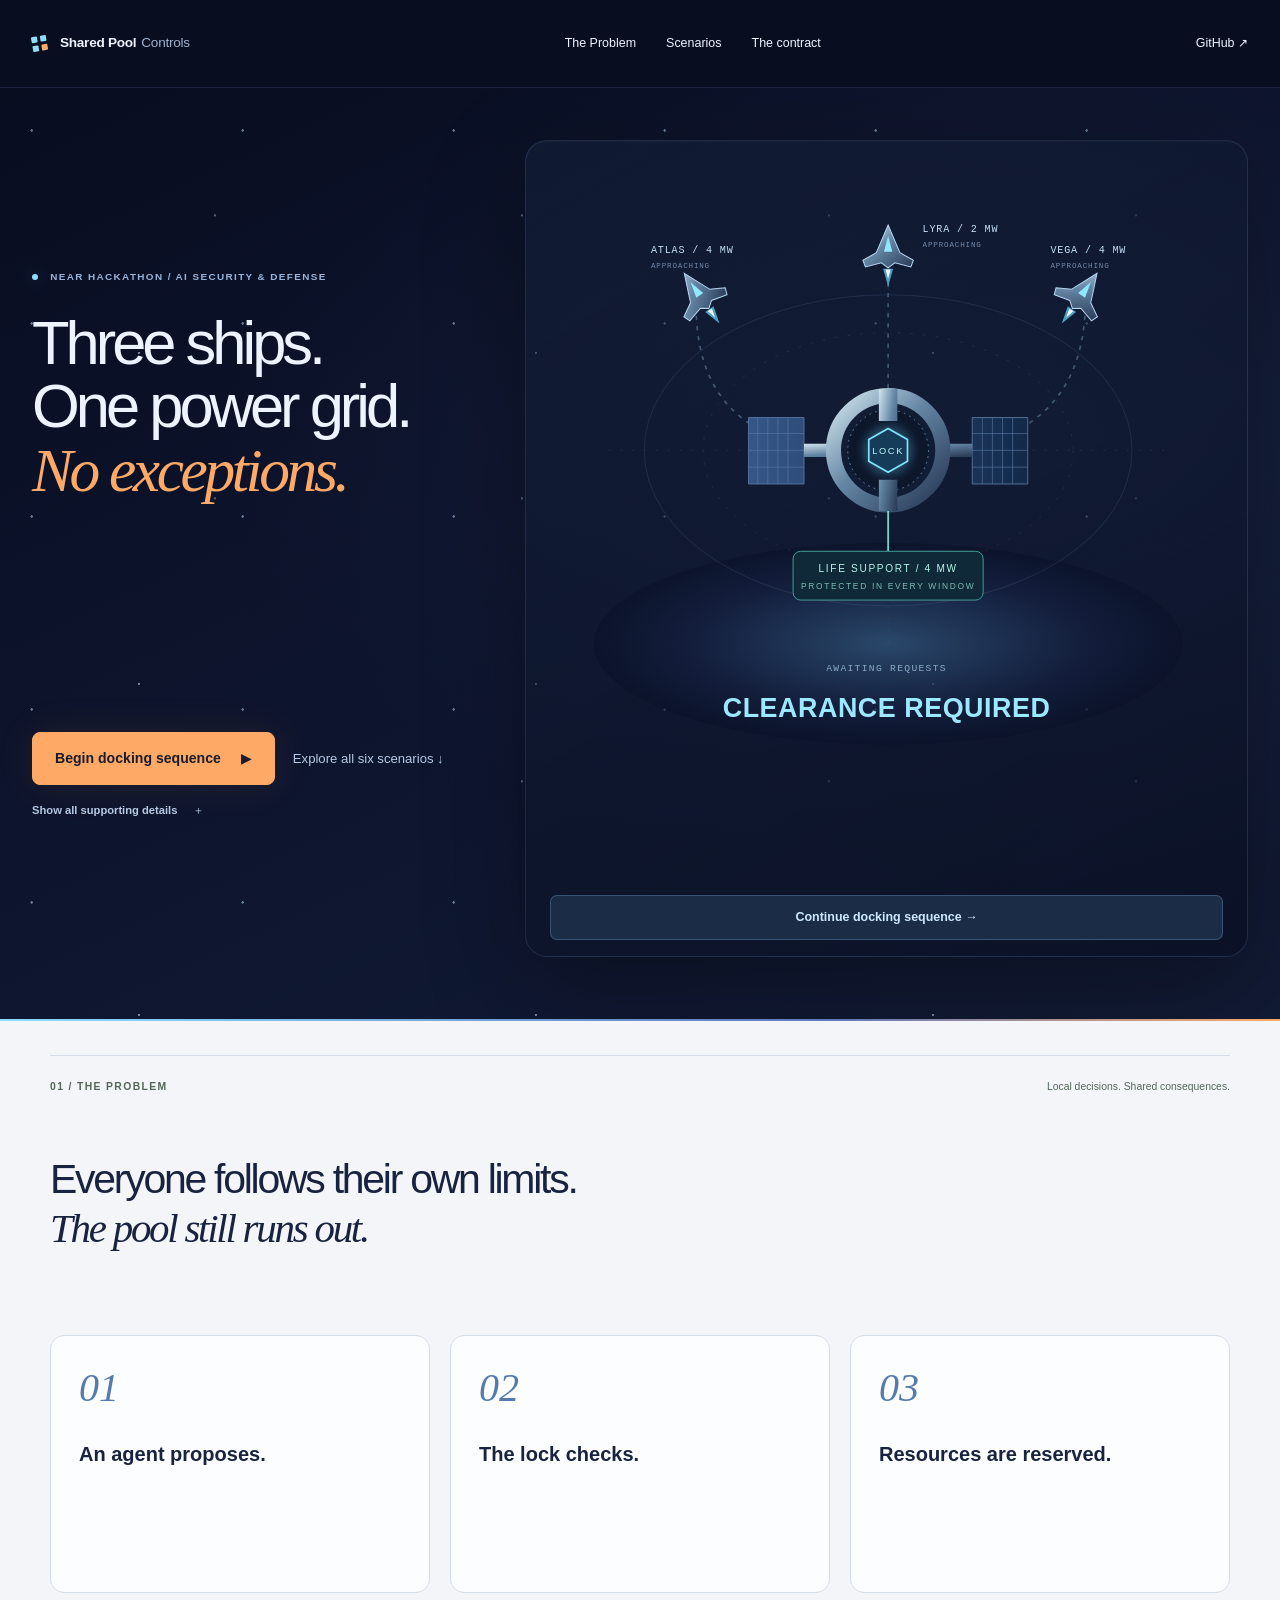
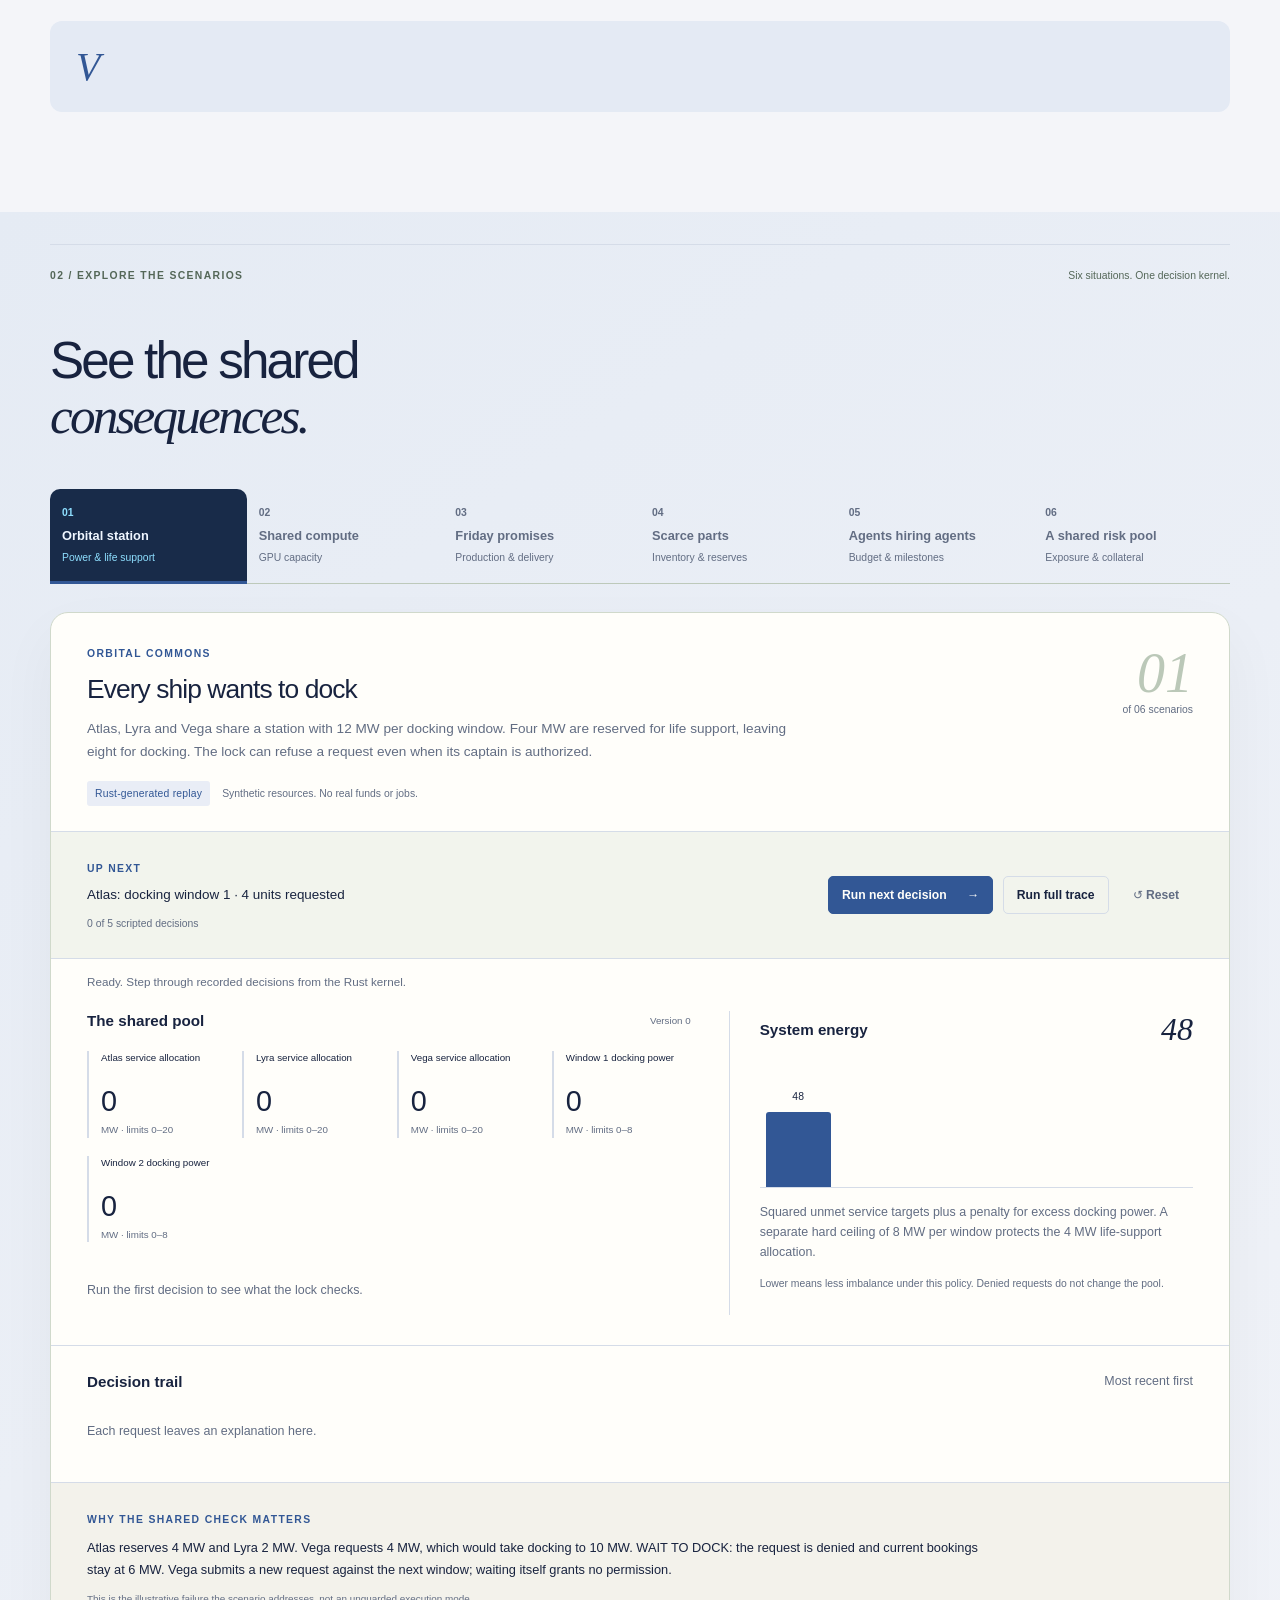
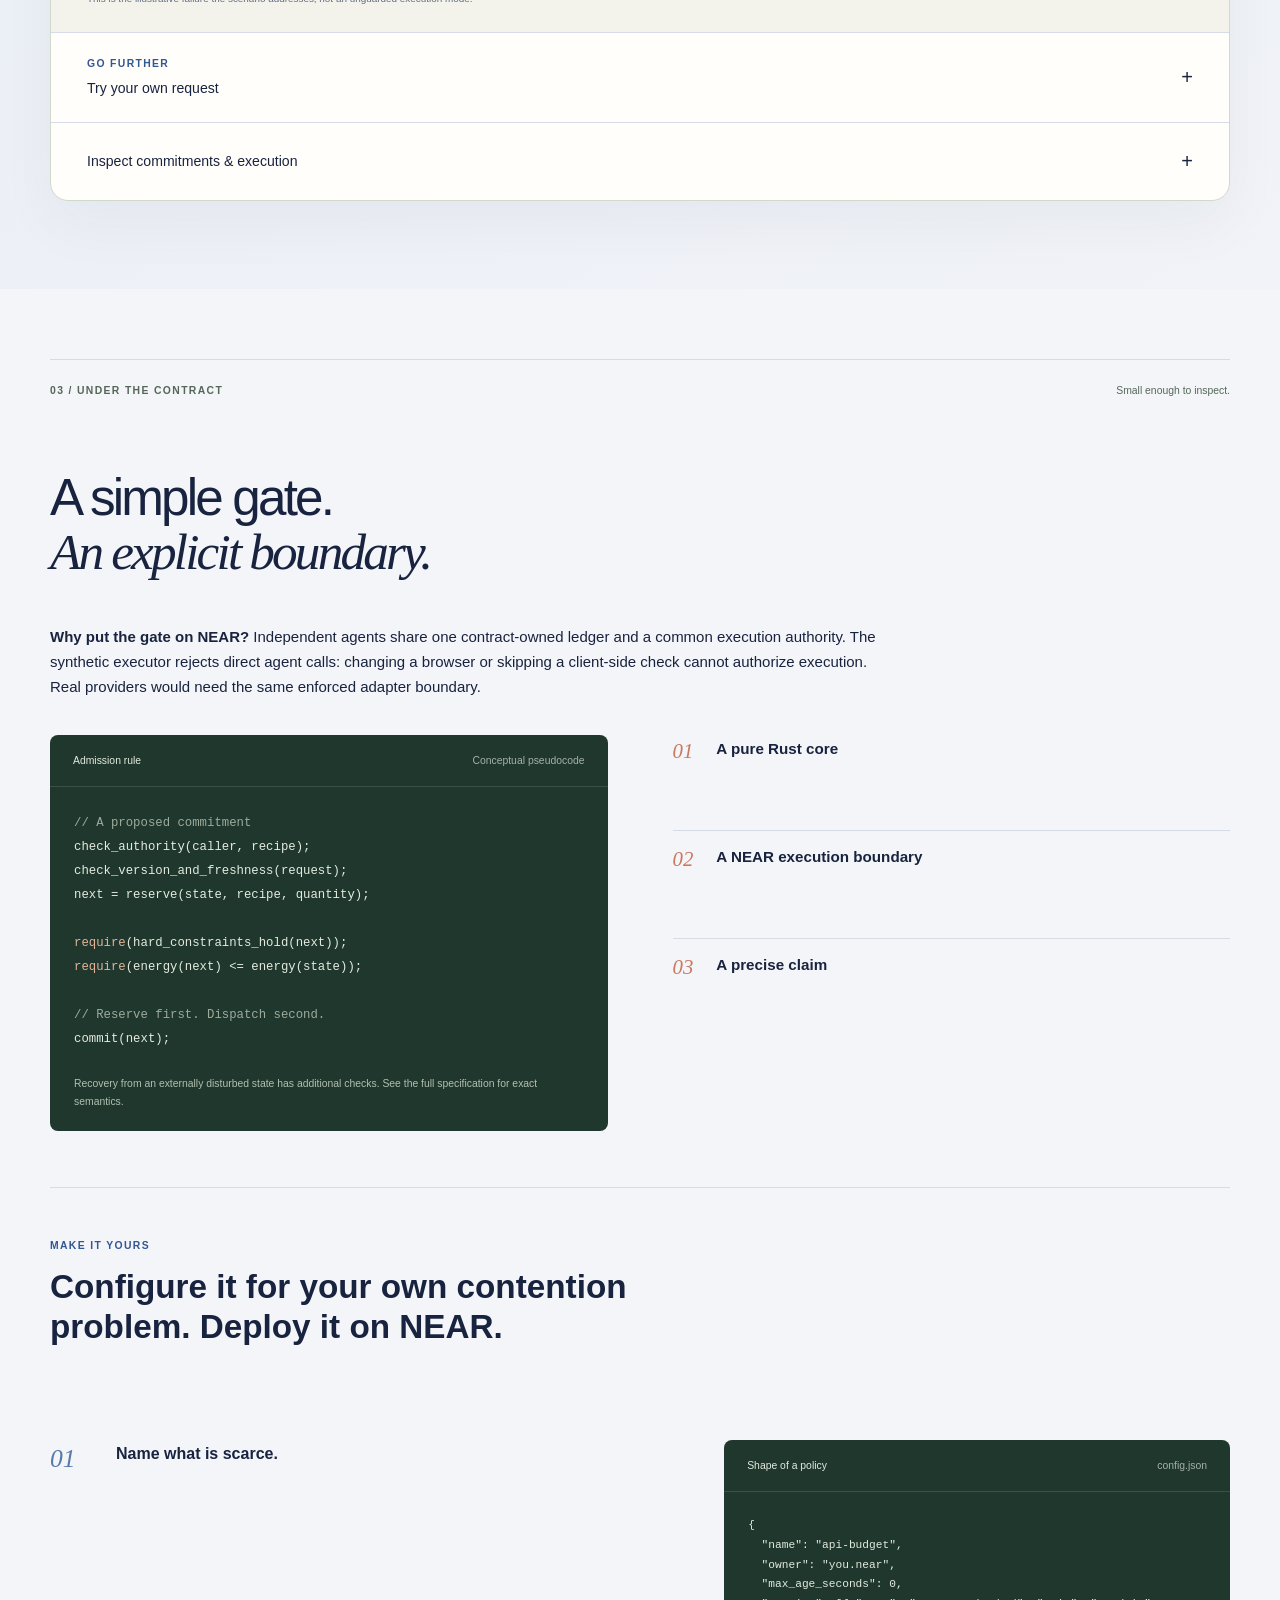
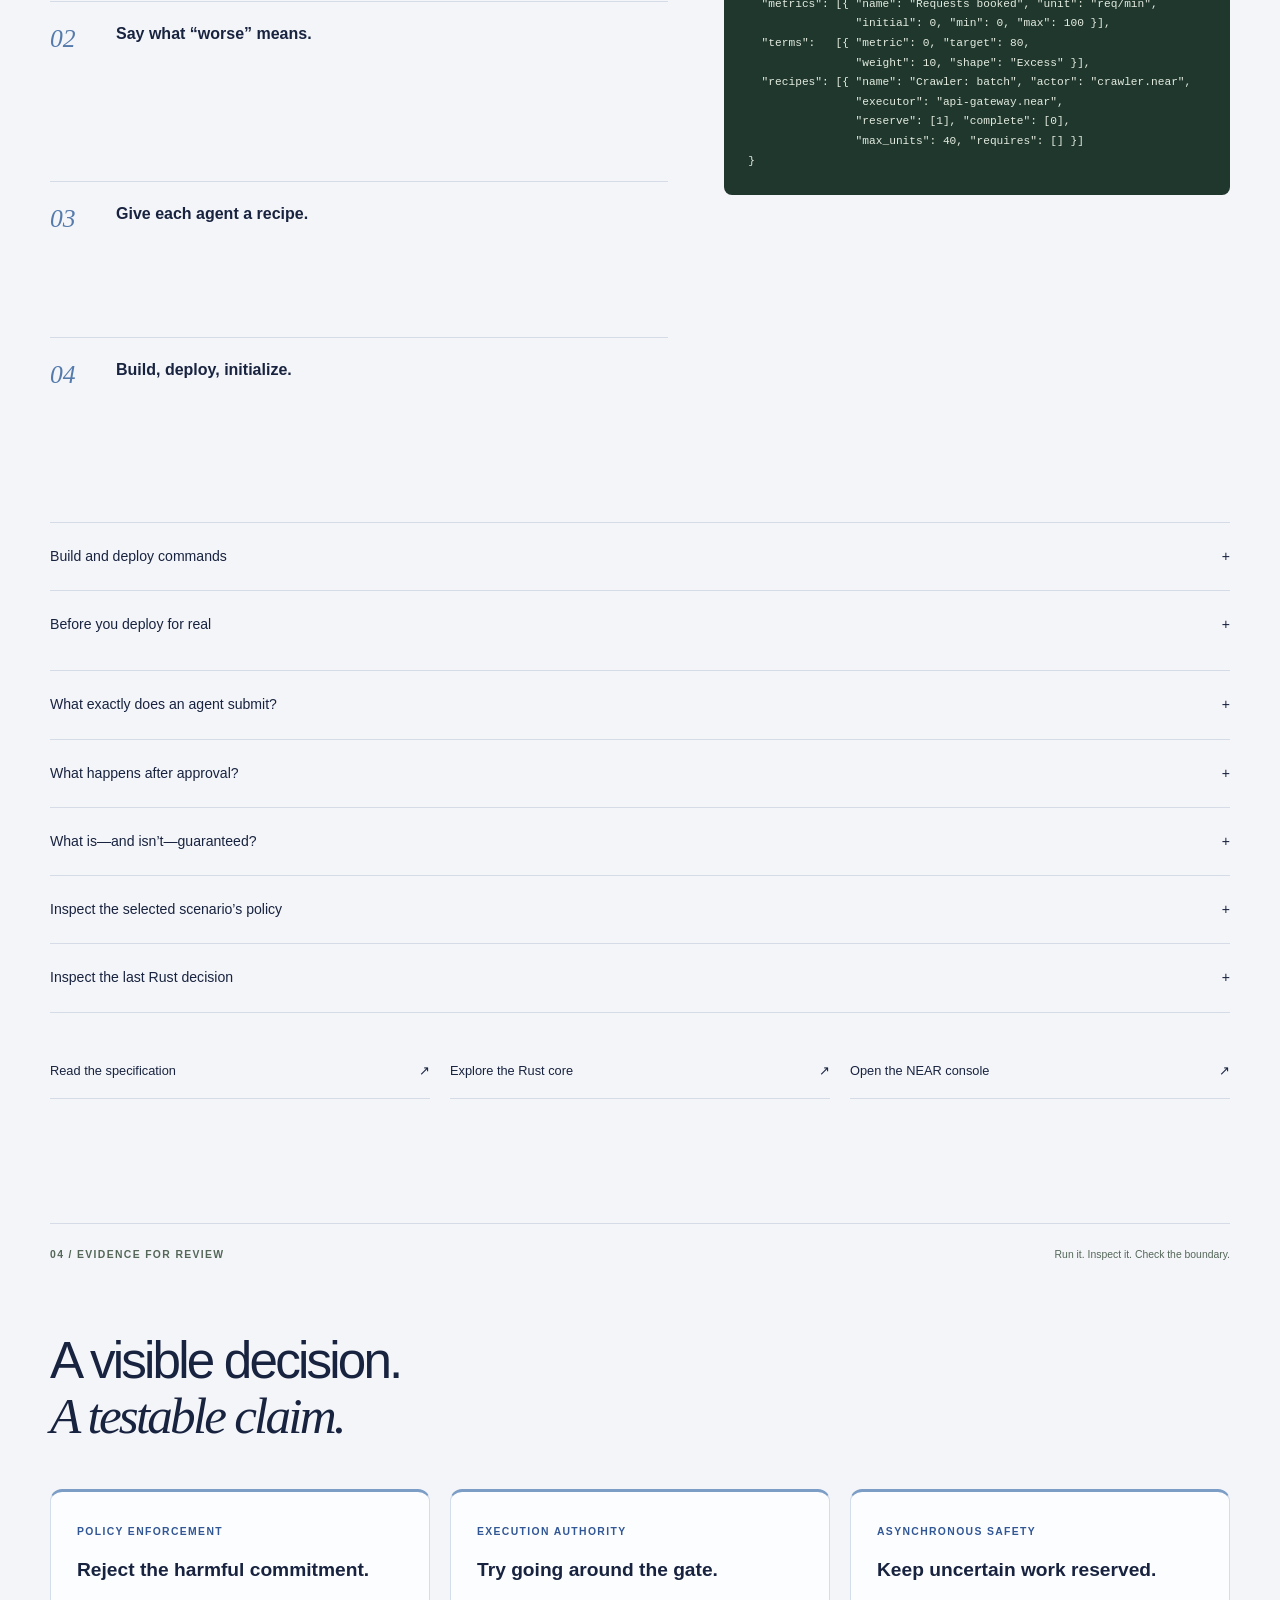
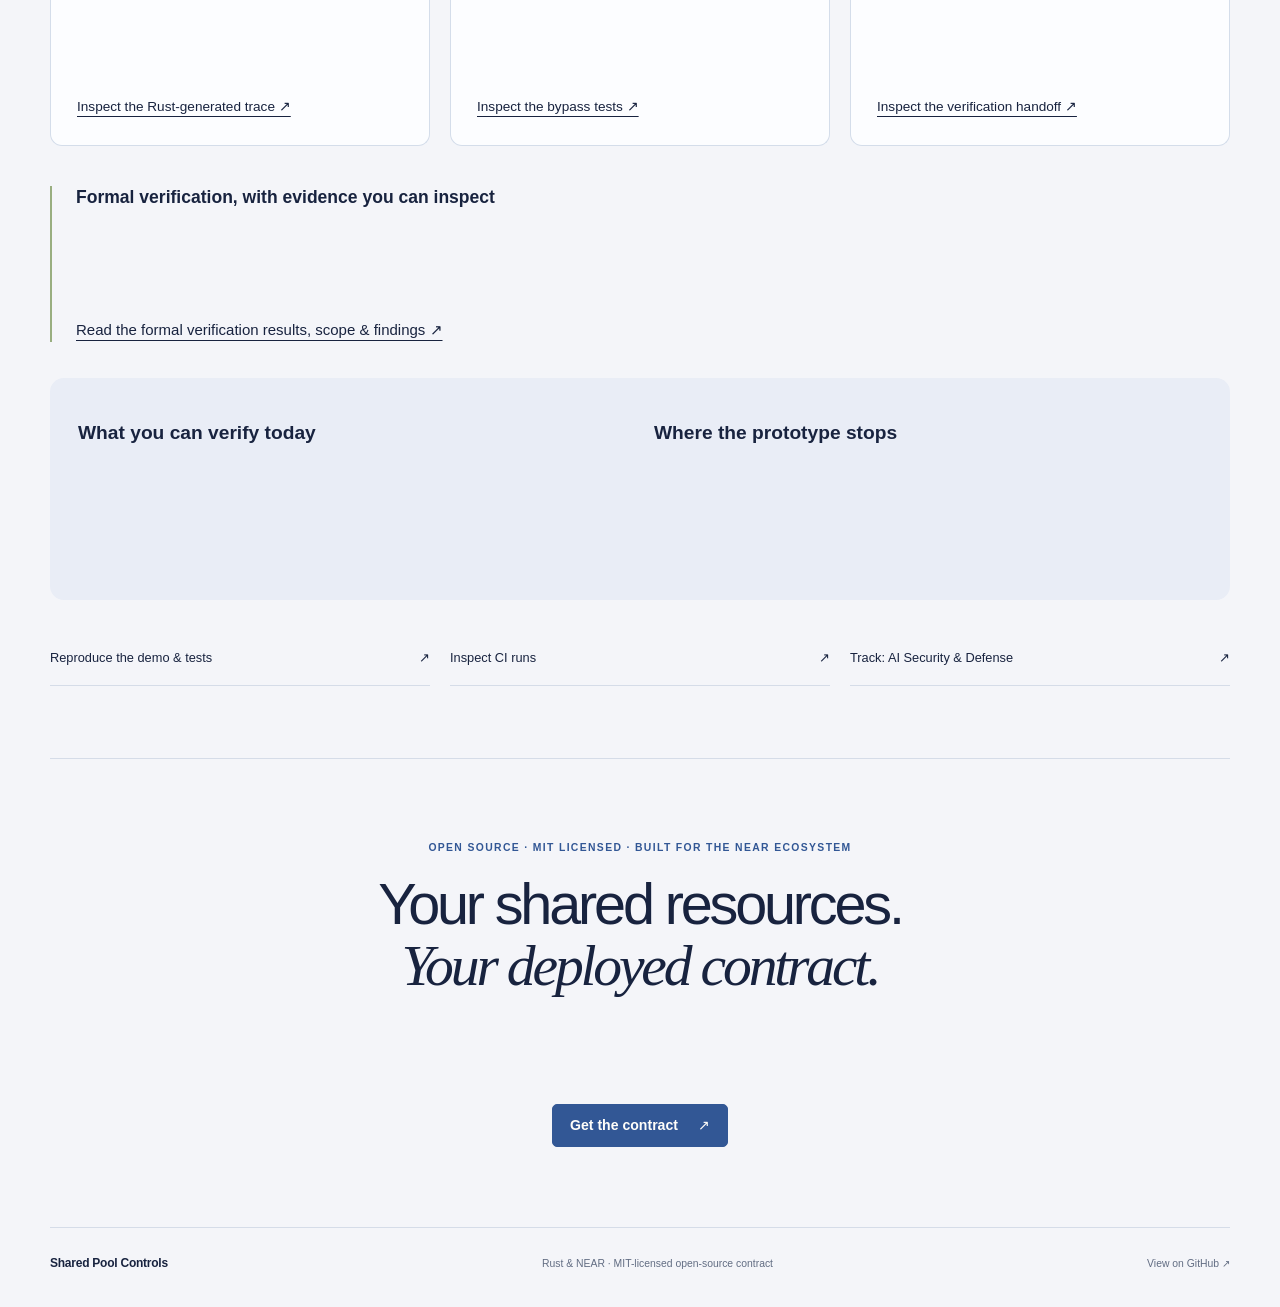
==== commit 42d28f56: "Add deploy guide to the contract section and nearhackathon.md Co-Authored-By: Claude Sonnet 5.5 <nor" ====
--- a/ui/index.html
+++ b/ui/index.html
@@ -116,6 +116,48 @@
 <span class="code-dim">// Reserve first. Dispatch second.</span>
 commit(next);</code></pre><p>Recovery from an externally disturbed state has additional checks. See the full specification for exact semantics.</p></div>
   <div class="technical-points"><article><span>01</span><div><h3>A pure Rust core</h3><p>Bounded data, checked integer arithmetic, fixed recipes. No NEAR dependency in the core’s default build.</p></div></article><article><span>02</span><div><h3>A NEAR execution boundary</h3><p>The synthetic adapter accepts execution only from the lock. Callback failure does not automatically release a commitment.</p></div></article><article><span>03</span><div><h3>A precise claim</h3><p>Accepted reservations do not increase the configured potential. External events can. Lean model proofs and TLA+ checks are complete; Rust-core verification remains in progress. <a href="https://github.com/difflabai/formalver/pull/31">Explore the formal verification.</a></p></div></article></div></div>
+  <div class="deploy-guide" id="deploy" aria-labelledby="deploy-title">
+    <div class="deploy-intro"><span class="eyebrow">Make it yours</span><h3 id="deploy-title">Configure it for your own contention problem. Deploy it on NEAR.</h3><p data-detail="1">Everything that makes the six scenarios different is data. Describe your shared resource in one JSON policy, then deploy the same tested Wasm.</p></div>
+    <ol class="deploy-steps">
+      <li><span class="step-number">01</span><div><h4>Name what is scarce.</h4><p data-detail="1">Each <code>metric</code> is a quantity the pool tracks, with hard <code>min</code> and <code>max</code> bounds: GPU blocks, MW, inventory, budget.</p><p data-detail="2">Add one metric per window or bucket you need to protect separately. A protected reserve is simply a lower <code>max</code> on the shared bucket.</p></div></li>
+      <li><span class="step-number">02</span><div><h4>Say what “worse” means.</h4><p data-detail="1">Each <code>term</code> scores imbalance: <code>Target</code> distance, <code>Excess</code> over a line, or <code>Deficit</code> below one. Admission requires the total never rises.</p><p data-detail="2">Weights decide which problems matter most. Hard bounds and the score are separate checks; a lower score never buys a breach.</p></div></li>
+      <li><span class="step-number">03</span><div><h4>Give each agent a recipe.</h4><p data-detail="1">A <code>recipe</code> fixes who may ask (<code>actor</code>), who executes (<code>executor</code>), what is reserved, and what completion changes. Agents choose only a recipe and a quantity.</p><p data-detail="2"><code>requires</code> chains recipes, so a later step can need an earlier one to finish first.</p></div></li>
+      <li><span class="step-number">04</span><div><h4>Build, deploy, initialize.</h4><p data-detail="1">Policy is immutable once <code>new</code> runs, so review it first. Deploy and initialize in one transaction from the contract’s own account.</p><p data-detail="2">Then check the code hash, preview as an agent, and submit.</p></div></li>
+    </ol>
+    <div class="code-panel deploy-code"><div class="code-header"><span>Shape of a policy</span><span>config.json</span></div><pre><code>{
+  "name": "api-budget",
+  "owner": "you.near",
+  "max_age_seconds": 0,
+  "metrics": [{ "name": "Requests booked", "unit": "req/min",
+                "initial": 0, "min": 0, "max": 100 }],
+  "terms":   [{ "metric": 0, "target": 80,
+                "weight": 10, "shape": "Excess" }],
+  "recipes": [{ "name": "Crawler: batch", "actor": "crawler.near",
+                "executor": "api-gateway.near",
+                "reserve": [1], "complete": [0],
+                "max_units": 40, "requires": [] }]
+}</code></pre></div>
+    <div class="deploy-commands">
+      <details><summary>Build and deploy commands <span aria-hidden="true">+</span></summary><div class="detail-body">
+<pre><code># 1. Build both Wasm contracts and a provenance manifest
+./scripts/build.sh
+
+# 2. Deploy and initialize the lock in one transaction
+#    (near-cli-rs syntax; check `near contract deploy --help` for your version)
+near contract deploy pool.you.near \
+  use-file target/wasm32-unknown-unknown/release/pool_contract.wasm \
+  with-init-call new json-args "$(jq -c '{config: .}' config.json)" \
+  prepaid-gas '100 Tgas' attached-deposit '0 NEAR' \
+  network-config testnet sign-with-keychain send
+
+# 3. Read it back and compare the code hash to your build manifest
+near contract call-function as-read-only pool.you.near get_pool \
+  json-args {} network-config testnet now</code></pre>
+        <p>Use <a href="https://github.com/difflabai/shared-pool-controls/blob/main/docs/api.md#deployment-preparation">the deployment checklist</a> for account setup, then open <a href="live.html">the NEAR console</a> with your account and expected code hash.</p>
+      </div></details>
+      <details><summary>Before you deploy for real <span aria-hidden="true">+</span></summary><div class="detail-body"><p>Replace every <code>executor</code> with an adapter you control. The bundled executor is synthetic: it proves the gate, not a connection to your GPUs, warehouse, or funds. A real adapter must implement the <code>execute</code> and <code>status</code> protocol, idempotency, and authoritative cancellation, and it must leave agents no route around the lock.</p><p>Policy and principals cannot be edited after initialization. A pool holds at most 32 metrics, 32 recipes, and 256 lifetime commitments; deploy a fresh pool to rotate. The contract is not independently audited and its formal verification is in progress, so test on testnet first.</p></div></details>
+    </div>
+  </div>
   <div class="contract-details">
     <details><summary>What exactly does an agent submit? <span aria-hidden="true">+</span></summary><div class="detail-body"><p>A recipe ID, an exact integer quantity, the state version it reviewed, and a short expiry. Recipes fix the actor, executor, effects, and prerequisites. The agent cannot supply its own risk estimate or ledger delta.</p><pre><code>{
   "recipe": 0,
@@ -128,19 +170,19 @@
     <details><summary>Inspect the selected scenario’s policy <span aria-hidden="true">+</span></summary><div class="detail-body"><pre id="policy"></pre></div></details>
     <details><summary>Inspect the last Rust decision <span aria-hidden="true">+</span></summary><div class="detail-body"><pre id="raw">Run a scenario decision to inspect its response.</pre></div></details>
   </div>
-  <div class="resource-links"><a href="https://github.com/difflabai/shared-pool-controls/blob/feat/shared-pool-controls/docs/spec.md"><span>Read the specification</span><span aria-hidden="true">↗</span></a><a href="https://github.com/difflabai/shared-pool-controls/tree/feat/shared-pool-controls/crates/core"><span>Explore the Rust core</span><span aria-hidden="true">↗</span></a><a href="live.html"><span>Open the NEAR console</span><span aria-hidden="true">↗</span></a></div>
+  <div class="resource-links"><a href="https://github.com/difflabai/shared-pool-controls/blob/main/docs/spec.md"><span>Read the specification</span><span aria-hidden="true">↗</span></a><a href="https://github.com/difflabai/shared-pool-controls/tree/feat/shared-pool-controls/crates/core"><span>Explore the Rust core</span><span aria-hidden="true">↗</span></a><a href="live.html"><span>Open the NEAR console</span><span aria-hidden="true">↗</span></a></div>
 </section>
 <section class="evidence-section wrap" id="evidence" aria-labelledby="evidence-title">
   <div class="section-kicker"><span>04 / Evidence for review</span><span>Run it. Inspect it. Check the boundary.</span></div>
   <div class="section-heading"><h2 id="evidence-title">A visible decision.<br><em>A testable claim.</em></h2><p>The deliverable is an MIT-licensed contract for the NEAR ecosystem. Fork it, define the shared resources and policy for your application, and connect an enforced executor. The six scripted scenarios show how the same admission rule applies across businesses.</p></div>
   <div class="evidence-grid">
-    <article><span class="eyebrow">Policy enforcement</span><h3>Reject the harmful commitment.</h3><p>The GPU trace includes a request that passes hard capacity bounds but raises energy. It is denied without reserving resources.</p><a href="https://github.com/difflabai/shared-pool-controls/blob/feat/shared-pool-controls/scenarios/gpu/trace.json">Inspect the Rust-generated trace ↗</a></article>
-    <article><span class="eyebrow">Execution authority</span><h3>Try going around the gate.</h3><p>NEAR sandbox tests attempt direct executor calls and agent-authored settlement. Both fail; registered execution evidence is required.</p><a href="https://github.com/difflabai/shared-pool-controls/blob/feat/shared-pool-controls/crates/sandbox/tests/integration.rs">Inspect the bypass tests ↗</a></article>
-    <article><span class="eyebrow">Asynchronous safety</span><h3>Keep uncertain work reserved.</h3><p>Sandbox tests exercise stale requests, unknown execution outcomes, and reconciliation. A failed callback alone does not free capacity.</p><a href="https://github.com/difflabai/shared-pool-controls/blob/feat/shared-pool-controls/docs/verification-handoff.md">Inspect the verification handoff ↗</a></article>
+    <article><span class="eyebrow">Policy enforcement</span><h3>Reject the harmful commitment.</h3><p>The GPU trace includes a request that passes hard capacity bounds but raises energy. It is denied without reserving resources.</p><a href="https://github.com/difflabai/shared-pool-controls/blob/main/scenarios/gpu/trace.json">Inspect the Rust-generated trace ↗</a></article>
+    <article><span class="eyebrow">Execution authority</span><h3>Try going around the gate.</h3><p>NEAR sandbox tests attempt direct executor calls and agent-authored settlement. Both fail; registered execution evidence is required.</p><a href="https://github.com/difflabai/shared-pool-controls/blob/main/crates/sandbox/tests/integration.rs">Inspect the bypass tests ↗</a></article>
+    <article><span class="eyebrow">Asynchronous safety</span><h3>Keep uncertain work reserved.</h3><p>Sandbox tests exercise stale requests, unknown execution outcomes, and reconciliation. A failed callback alone does not free capacity.</p><a href="https://github.com/difflabai/shared-pool-controls/blob/main/docs/verification-handoff.md">Inspect the verification handoff ↗</a></article>
   </div>
   <div class="near-boundary"><h3>Formal verification, with evidence you can inspect</h3><p>Dedicated verification of the contract includes Lean model proofs, bounded TLA+ checks, and conformance traces against the Rust core. The work targets source revision <code>a4bb5c3</code>. Kani verification of the Rust implementation remains pending; the PR reports high-severity settlement/liveness findings F-1 and F-2.</p><a href="https://github.com/difflabai/formalver/pull/31">Read the formal verification results, scope &amp; findings ↗</a></div>
   <div class="review-status"><div><h3>What you can verify today</h3><p>Rust kernel, NEAR lock and synthetic executor, six deterministic scenarios, local Wasm integration tests, and a static explorer. The browser demo is a simulation or recorded replay—not a public-chain transaction.</p></div><div><h3>Where the prototype stops</h3><p>No public-network deployment, real payments, live LLM agents, NEAR Intents integration, or production provider adapters. Not independently audited. Formal verification is in progress and has identified settlement/liveness findings. Policy quality and trusted observations remain assumptions.</p></div></div>
-  <div class="resource-links"><a href="https://github.com/difflabai/shared-pool-controls/blob/feat/shared-pool-controls/docs/judges-guide.md"><span>Reproduce the demo &amp; tests</span><span aria-hidden="true">↗</span></a><a href="https://github.com/difflabai/shared-pool-controls/actions"><span>Inspect CI runs</span><span aria-hidden="true">↗</span></a><a href="https://nearhackathon.com/"><span>Track: AI Security &amp; Defense</span><span aria-hidden="true">↗</span></a></div>
+  <div class="resource-links"><a href="https://github.com/difflabai/shared-pool-controls/blob/main/docs/judges-guide.md"><span>Reproduce the demo &amp; tests</span><span aria-hidden="true">↗</span></a><a href="https://github.com/difflabai/shared-pool-controls/actions"><span>Inspect CI runs</span><span aria-hidden="true">↗</span></a><a href="https://nearhackathon.com/"><span>Track: AI Security &amp; Defense</span><span aria-hidden="true">↗</span></a></div>
 </section>
 <section class="closing wrap"><p class="eyebrow">Open source · MIT licensed · Built for the NEAR ecosystem</p><h2>Your shared resources.<br><em>Your deployed contract.</em></h2><p>Modify the contract and policy for your application. Review the verification findings, connect your execution adapter, and deploy a gate your agents share.</p><a class="button primary" href="https://github.com/difflabai/shared-pool-controls">Get the contract <span aria-hidden="true">↗</span></a></section>
 </main>
--- a/ui/base.css
+++ b/ui/base.css
@@ -1668,3 +1668,25 @@
 }
 
 .orbital-scene { scroll-margin-top:16px; }
+
+/* Deploy guide: configure and deploy the contract for your own problem. */
+.deploy-guide { display:grid; grid-template-columns:1.1fr .9fr; gap:28px 56px; margin:56px 0 12px; padding-top:44px; border-top:1px solid var(--line); align-items:start; }
+.deploy-intro { grid-column:1 / -1; max-width:720px; }
+.deploy-intro h3 { font-size:clamp(1.5rem,2.6vw,2.1rem); line-height:1.2; margin:10px 0 14px; }
+.deploy-intro p { color:var(--muted); font-size:.9rem; line-height:1.8; margin:0; }
+.deploy-steps { list-style:none; margin:0; padding:0; display:grid; gap:2px; }
+.deploy-steps li { display:flex; gap:22px; padding:20px 0; border-bottom:1px solid var(--line); }
+.deploy-steps li:first-child { padding-top:4px; }
+.deploy-steps li:last-child { border-bottom:0; }
+.deploy-steps .step-number { font-size:1.6rem; margin:0; min-width:44px; }
+.deploy-steps h4 { font-size:1rem; margin:0 0 8px; }
+.deploy-steps p { font-size:.82rem; color:var(--muted); line-height:1.75; margin:0 0 8px; }
+.deploy-steps code, .deploy-code + .deploy-commands code { font-size:.78em; }
+.deploy-code { position:sticky; top:24px; }
+.deploy-code pre { font-size:.7rem; line-height:1.75; white-space:pre; overflow-x:auto; }
+.deploy-commands { grid-column:1 / -1; }
+.deploy-commands pre { white-space:pre; overflow-x:auto; font-size:.74rem; line-height:1.8; }
+@media(max-width:900px) {
+  .deploy-guide { grid-template-columns:1fr; gap:28px; }
+  .deploy-code { position:static; }
+}
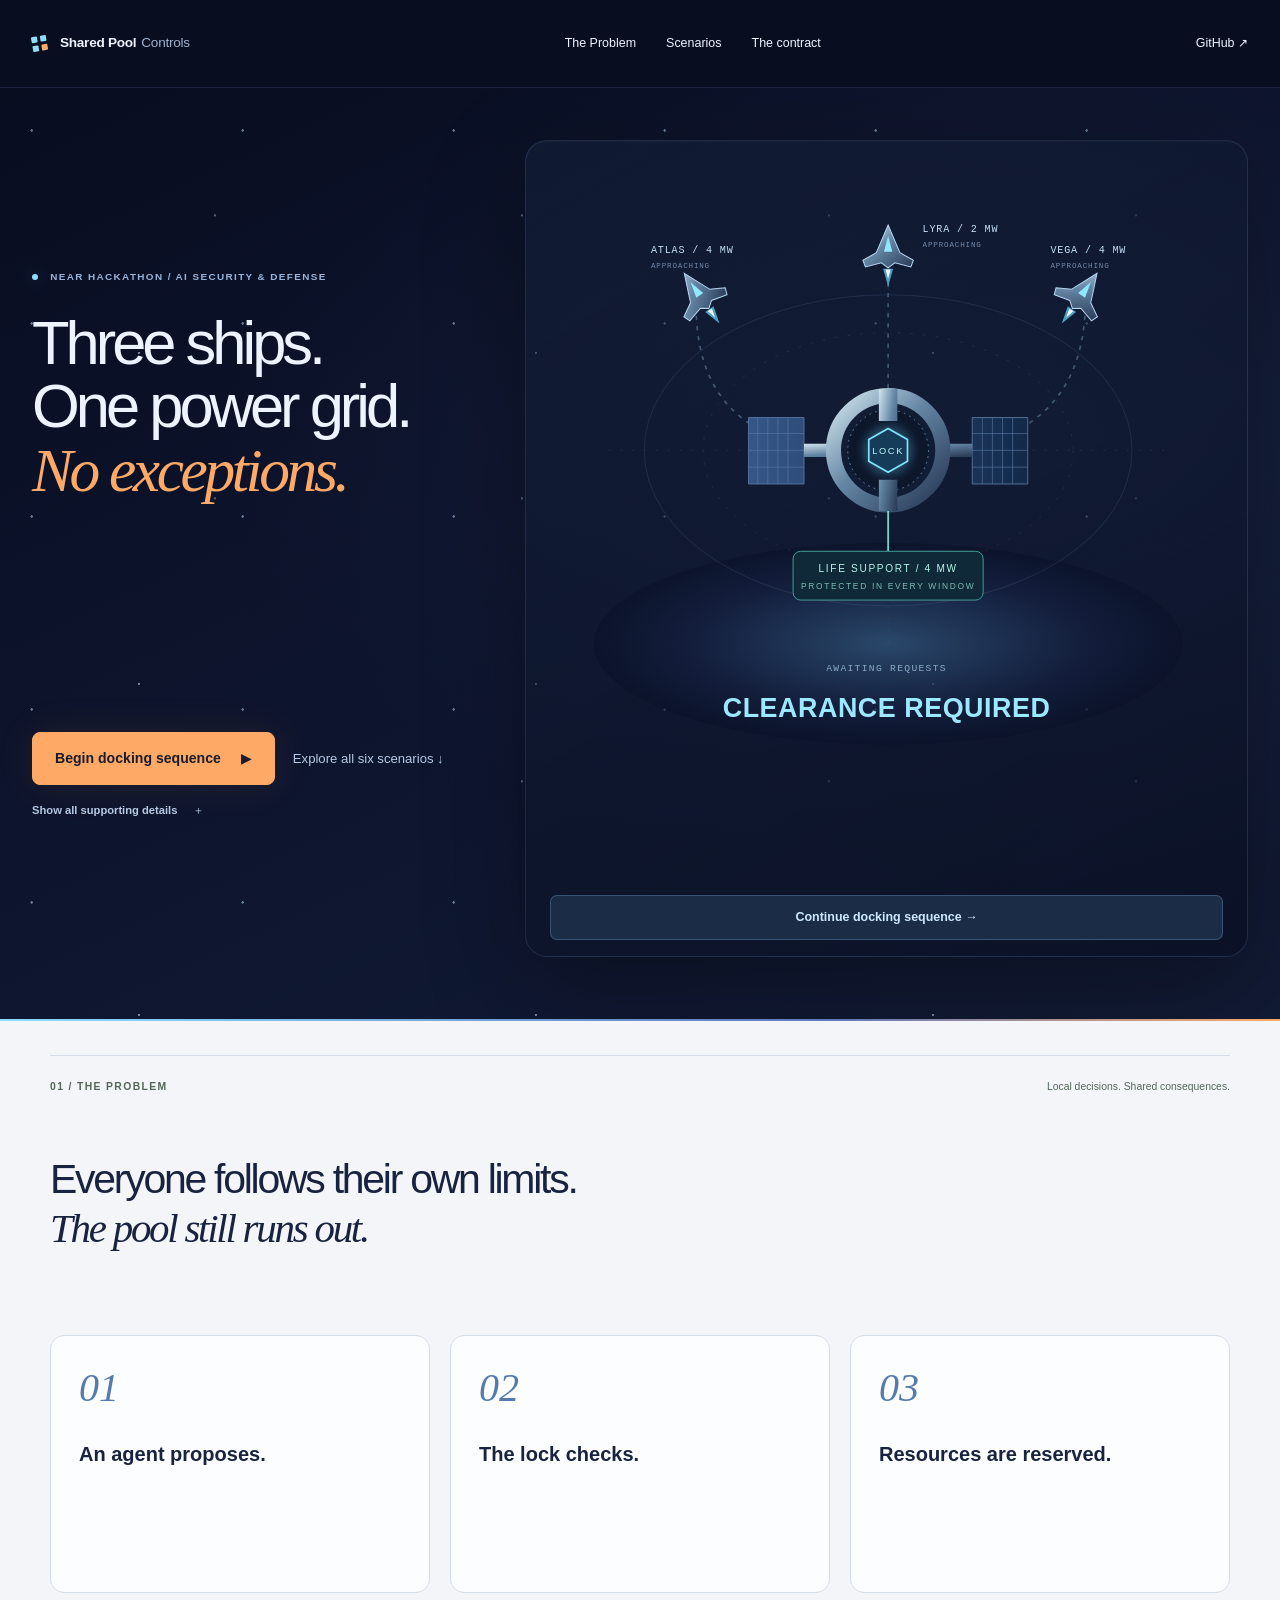
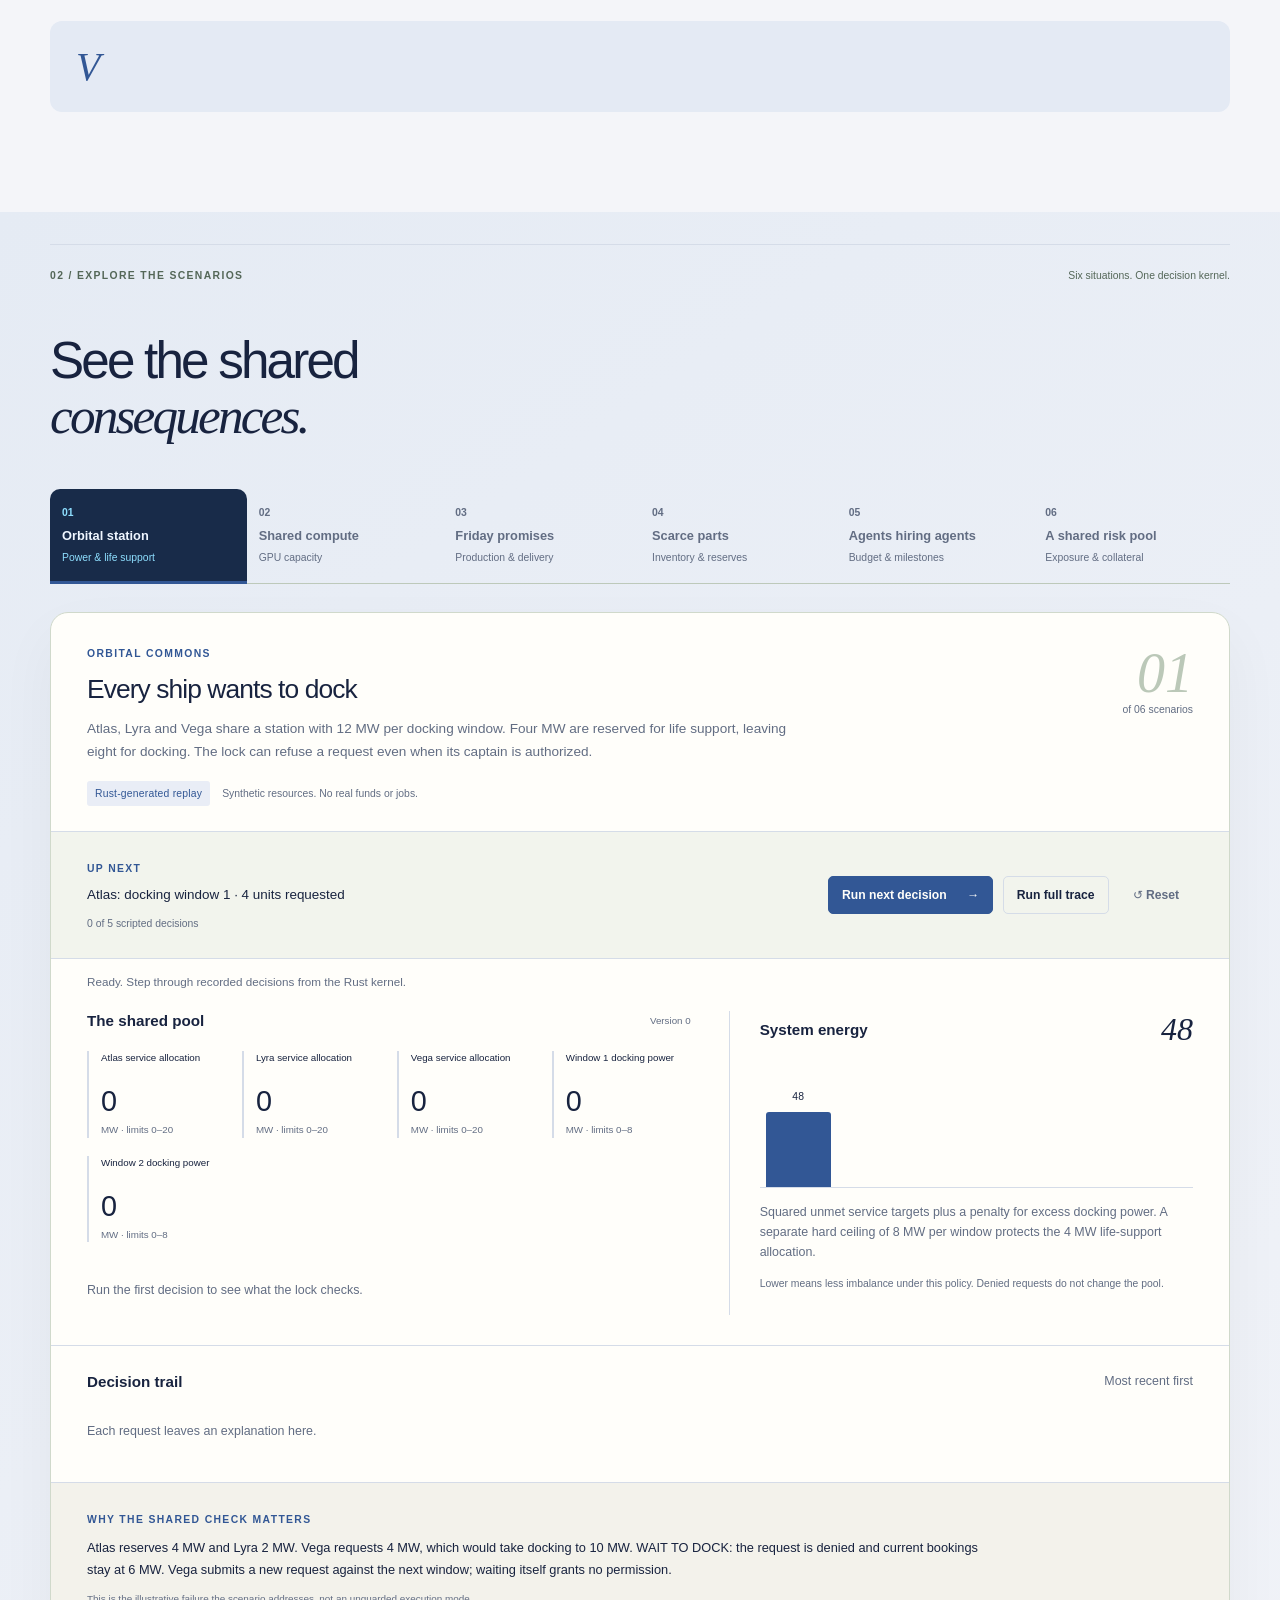
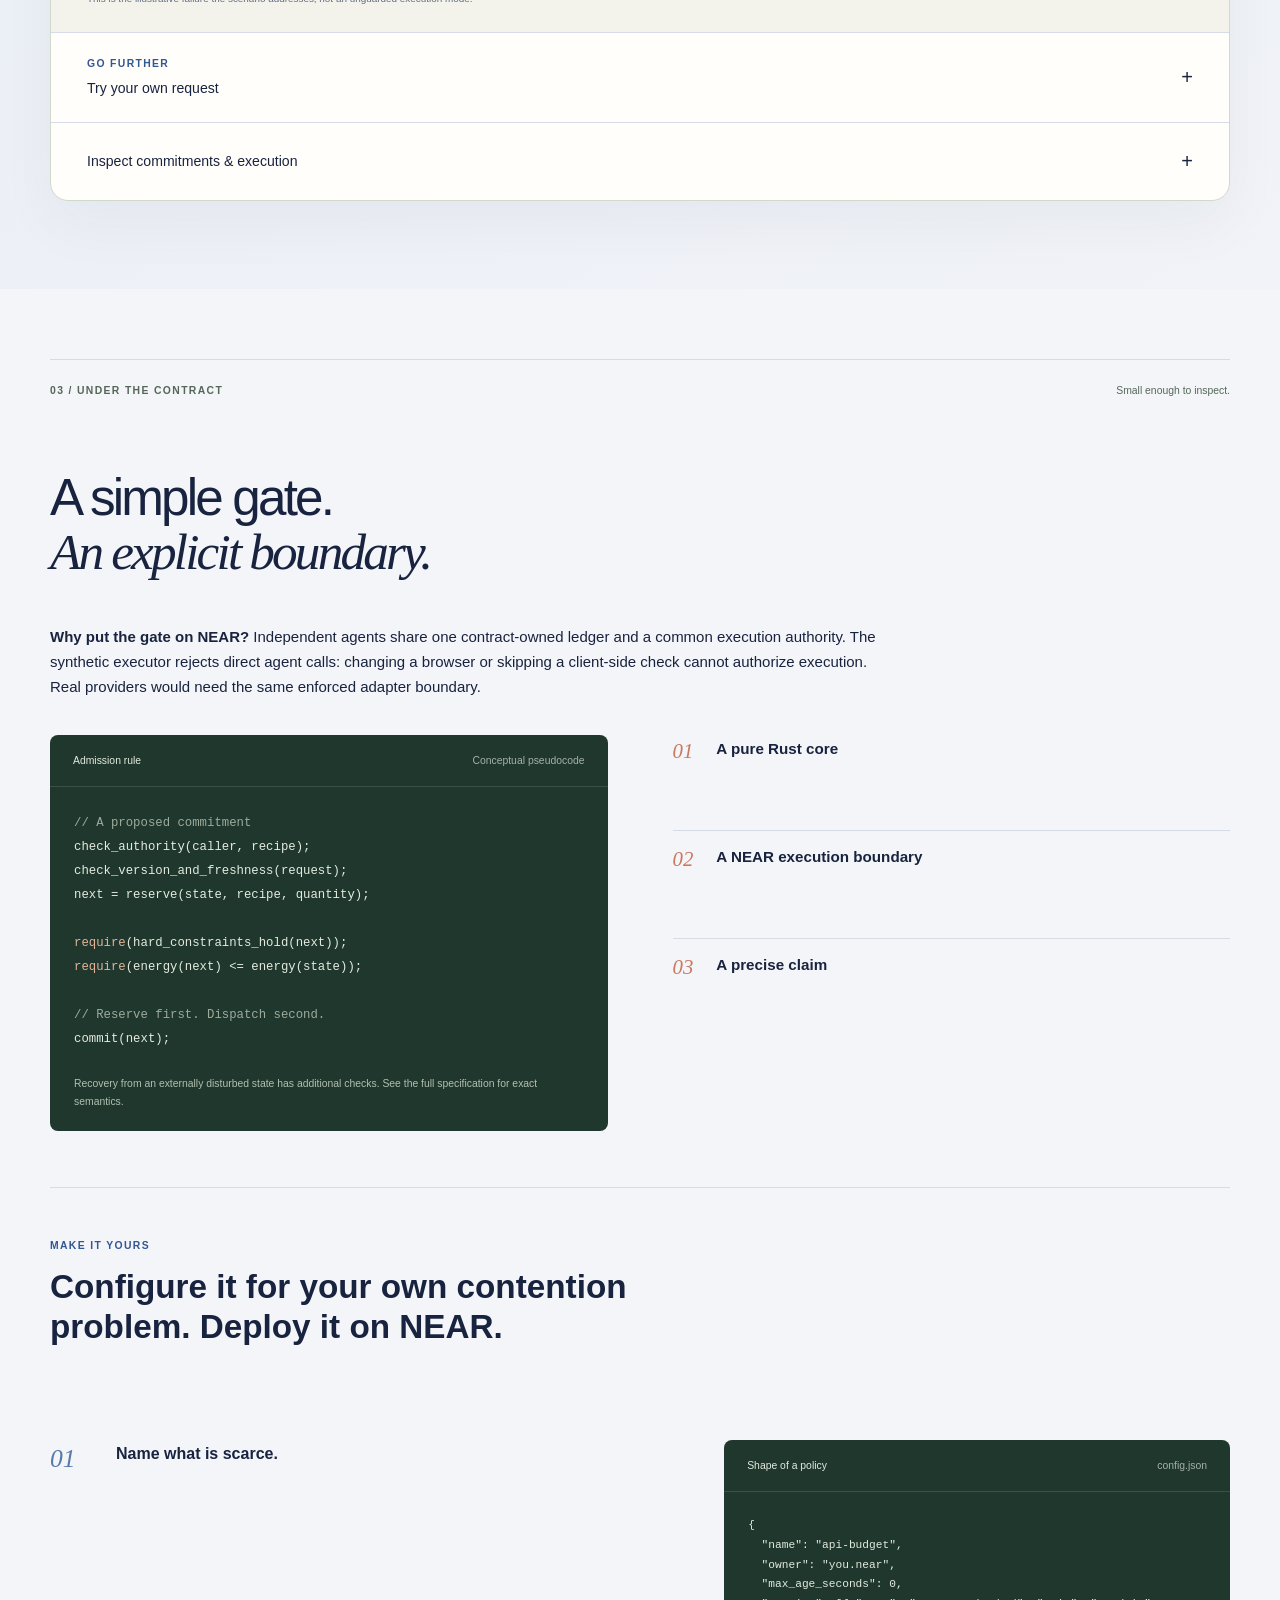
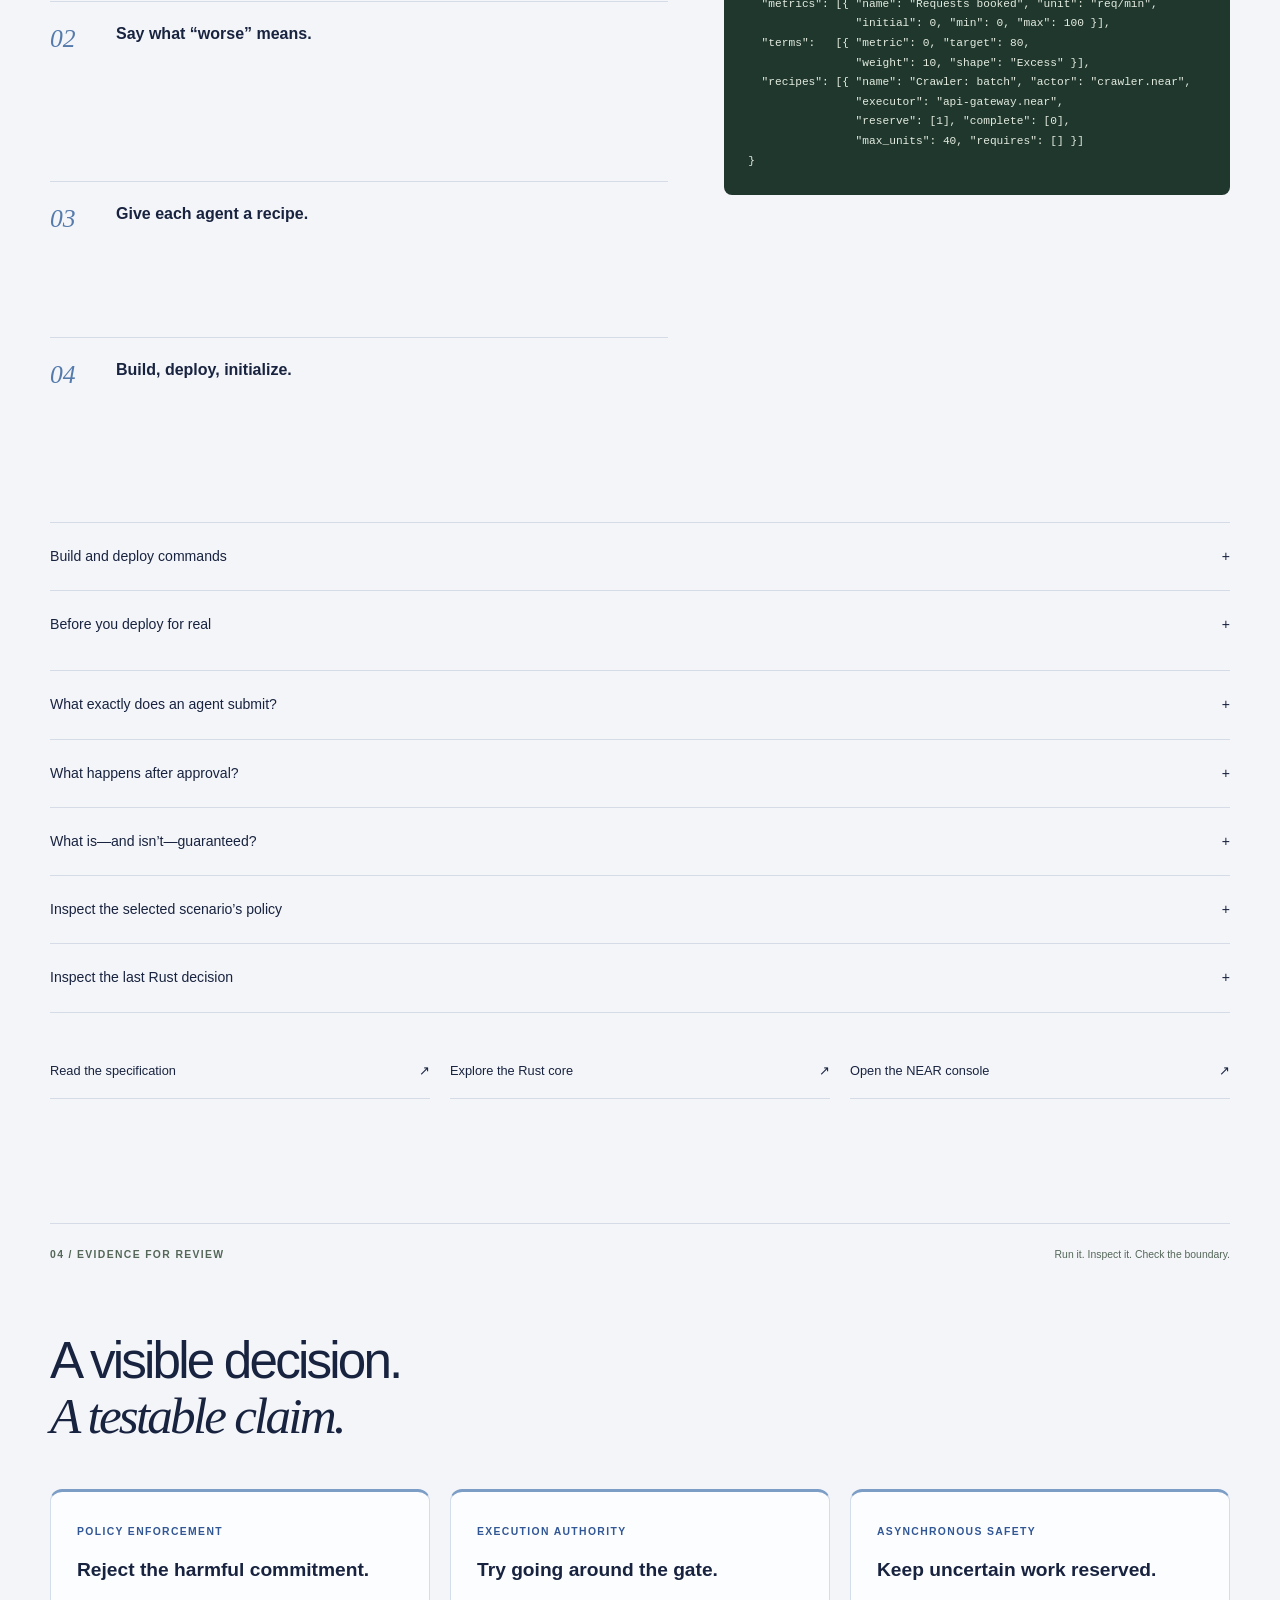
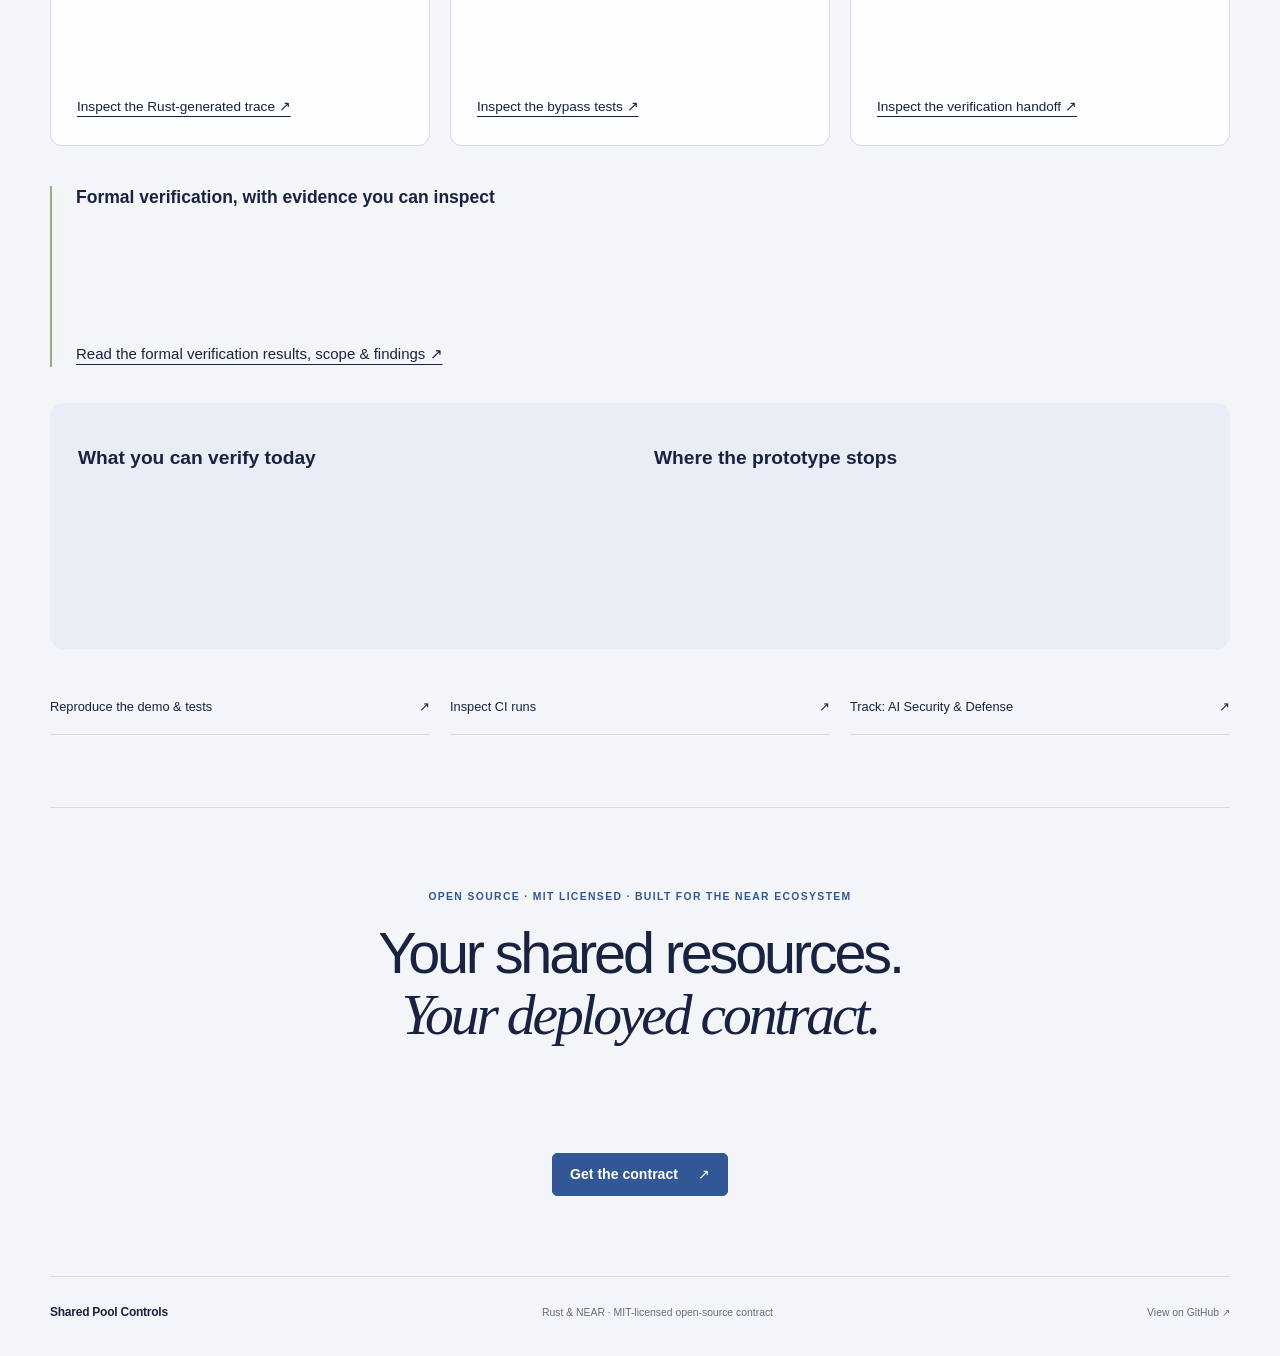
==== commit 101d8f5a: "fix(ui): site text for v1.1.0 (F-1, F-2, F-3) The site still said the verification reports F-1 and F" ====
--- a/ui/index.html
+++ b/ui/index.html
@@ -5,6 +5,15 @@
   <meta name="viewport" content="width=device-width, initial-scale=1">
   <meta name="theme-color" content="#f5f4ee">
   <meta name="description" content="A shared-state policy engine for AI agents on NEAR. See an unsafe GPU commitment blocked, explore five scenarios, and inspect the Rust contract and sandbox tests.">
+  <meta property="og:type" content="website">
+  <meta property="og:title" content="Shared Pool Controls — Three ships. One power grid.">
+  <meta property="og:description" content="An open-source Rust / NEAR contract that keeps independent agents' combined commitments to a shared resource within policy. See an unsafe request blocked.">
+  <meta property="og:url" content="https://difflabai.github.io/shared-pool-controls/">
+  <meta property="og:image" content="https://difflabai.github.io/shared-pool-controls/images/social-preview.jpg">
+  <meta property="og:image:width" content="1200">
+  <meta property="og:image:height" content="630">
+  <meta property="og:image:alt" content="Three ships approach an orbital station; one is told to wait to dock because docking would consume protected life-support power.">
+  <meta name="twitter:card" content="summary_large_image">
   <title>Shared Pool Controls — Shared-state security for AI agents</title>
   <link rel="stylesheet" href="base.css">
 </head>
@@ -115,7 +124,7 @@
 
 <span class="code-dim">// Reserve first. Dispatch second.</span>
 commit(next);</code></pre><p>Recovery from an externally disturbed state has additional checks. See the full specification for exact semantics.</p></div>
-  <div class="technical-points"><article><span>01</span><div><h3>A pure Rust core</h3><p>Bounded data, checked integer arithmetic, fixed recipes. No NEAR dependency in the core’s default build.</p></div></article><article><span>02</span><div><h3>A NEAR execution boundary</h3><p>The synthetic adapter accepts execution only from the lock. Callback failure does not automatically release a commitment.</p></div></article><article><span>03</span><div><h3>A precise claim</h3><p>Accepted reservations do not increase the configured potential. External events can. Lean model proofs and TLA+ checks are complete; Rust-core verification remains in progress. <a href="https://github.com/difflabai/formalver/pull/31">Explore the formal verification.</a></p></div></article></div></div>
+  <div class="technical-points"><article><span>01</span><div><h3>A pure Rust core</h3><p>Bounded data, checked integer arithmetic, fixed recipes. No NEAR dependency in the core’s default build.</p></div></article><article><span>02</span><div><h3>A NEAR execution boundary</h3><p>The synthetic adapter accepts execution only from the lock. Callback failure does not automatically release a commitment.</p></div></article><article><span>03</span><div><h3>A precise claim</h3><p>Accepted reservations do not increase the configured potential. External events can. Lean model proofs and TLA+ checks of v1.0.0 are complete; Rust-core verification remains in progress. <a href="https://github.com/difflabai/formalver/pull/31">Explore the formal verification.</a></p></div></article></div></div>
   <div class="deploy-guide" id="deploy" aria-labelledby="deploy-title">
     <div class="deploy-intro"><span class="eyebrow">Make it yours</span><h3 id="deploy-title">Configure it for your own contention problem. Deploy it on NEAR.</h3><p data-detail="1">Everything that makes the six scenarios different is data. Describe your shared resource in one JSON policy, then deploy the same tested Wasm.</p></div>
     <ol class="deploy-steps">
@@ -150,12 +159,23 @@
   prepaid-gas '100 Tgas' attached-deposit '0 NEAR' \
   network-config testnet sign-with-keychain send
 
-# 3. Read it back and compare the code hash to your build manifest
+# 3. Deploy and initialize the executor named in each recipe's "executor"
+#    field (api-gateway.near in the example). The bundled pool_executor.wasm
+#    is synthetic; use your own adapter for real resources. Without an
+#    initialized executor, the first dispatch ends in an "unknown" outcome
+#    and the reservation stays held.
+near contract deploy api-gateway.near \
+  use-file target/wasm32-unknown-unknown/release/pool_executor.wasm \
+  with-init-call new json-args '{"lock":"pool.you.near","operator":"you.near"}' \
+  prepaid-gas '100 Tgas' attached-deposit '0 NEAR' \
+  network-config testnet sign-with-keychain send
+
+# 4. Read the pool back and compare the code hash to your build manifest
 near contract call-function as-read-only pool.you.near get_pool \
   json-args {} network-config testnet now</code></pre>
         <p>Use <a href="https://github.com/difflabai/shared-pool-controls/blob/main/docs/api.md#deployment-preparation">the deployment checklist</a> for account setup, then open <a href="live.html">the NEAR console</a> with your account and expected code hash.</p>
       </div></details>
-      <details><summary>Before you deploy for real <span aria-hidden="true">+</span></summary><div class="detail-body"><p>Replace every <code>executor</code> with an adapter you control. The bundled executor is synthetic: it proves the gate, not a connection to your GPUs, warehouse, or funds. A real adapter must implement the <code>execute</code> and <code>status</code> protocol, idempotency, and authoritative cancellation, and it must leave agents no route around the lock.</p><p>Policy and principals cannot be edited after initialization. A pool holds at most 32 metrics, 32 recipes, and 256 lifetime commitments; deploy a fresh pool to rotate. The contract is not independently audited and its formal verification is in progress, so test on testnet first.</p></div></details>
+      <details><summary>Before you deploy for real <span aria-hidden="true">+</span></summary><div class="detail-body"><p>Replace every <code>executor</code> with an adapter you control. The bundled executor is synthetic: it proves the gate, not a connection to your GPUs, warehouse, or funds. A real adapter must implement the <code>execute</code> and <code>status</code> protocol, idempotency, and authoritative cancellation, and it must leave agents no route around the lock.</p><p>Policy and principals cannot be edited after initialization. A pool holds at most 32 metrics and 32 recipes, and keeps its 256 most recent commitments; a new one replaces the oldest once that has ended. The contract is not independently audited. Its formal verification covers v1.0.0; v1.1.0 fixes the reported findings, and the fixes are tested but not yet formally re-verified. Test on testnet first.</p></div></details>
     </div>
   </div>
   <div class="contract-details">
@@ -166,11 +186,11 @@
   "expires_at": "current time + 10 minutes"
 }</code></pre><p class="hint">Illustrative request: the real expiry is an integer timestamp. A stale version is rejected and must be reviewed again.</p></div></details>
     <details><summary>What happens after approval? <span aria-hidden="true">+</span></summary><div class="detail-body"><div class="lifecycle-flow"><span>Reserved</span><b>→</b><span>Dispatched</span><b>→</b><span>Active</span><b>→</b><span>Completed</span></div><p>Unknown execution outcomes keep their encumbrance. Before dispatch, the actor or owner can cancel. After dispatch, release requires definitive nonexecution evidence from the registered executor.</p></div></details>
-    <details><summary>What is—and isn’t—guaranteed? <span aria-hidden="true">+</span></summary><div class="detail-body"><p>The kernel checks the configured bounds and potential against a modeled state. It does not guarantee fairness, profitable trades, truthful external observations, or eventual completion. The immutable policy and registered evidence authorities are part of the trust boundary.</p><p>Compute jobs, deliveries, worker payments, and financial positions in this explorer are synthetic. Real-world enforcement requires an adapter without a route around the lock. Dedicated formal verification includes model proofs and checks; Rust-core Kani verification is pending. <a href="https://github.com/difflabai/formalver/pull/31">The verification PR</a> also reports settlement/liveness findings. The contract is not independently audited.</p></div></details>
+    <details><summary>What is—and isn’t—guaranteed? <span aria-hidden="true">+</span></summary><div class="detail-body"><p>The kernel checks the configured bounds and potential against a modeled state. It does not guarantee fairness, profitable trades, truthful external observations, or eventual completion. The immutable policy and registered evidence authorities are part of the trust boundary.</p><p>Compute jobs, deliveries, worker payments, and financial positions in this explorer are synthetic. Real-world enforcement requires an adapter without a route around the lock. Dedicated formal verification includes model proofs and checks; Rust-core Kani verification is pending. <a href="https://github.com/difflabai/formalver/pull/31">The verification PR</a> also reports settlement/liveness findings. v1.1.0 fixes them (<a href="https://github.com/difflabai/shared-pool-controls/blob/main/docs/verification-findings.md">findings</a>); the fixes are tested, not yet formally re-verified. The contract is not independently audited.</p></div></details>
     <details><summary>Inspect the selected scenario’s policy <span aria-hidden="true">+</span></summary><div class="detail-body"><pre id="policy"></pre></div></details>
     <details><summary>Inspect the last Rust decision <span aria-hidden="true">+</span></summary><div class="detail-body"><pre id="raw">Run a scenario decision to inspect its response.</pre></div></details>
   </div>
-  <div class="resource-links"><a href="https://github.com/difflabai/shared-pool-controls/blob/main/docs/spec.md"><span>Read the specification</span><span aria-hidden="true">↗</span></a><a href="https://github.com/difflabai/shared-pool-controls/tree/feat/shared-pool-controls/crates/core"><span>Explore the Rust core</span><span aria-hidden="true">↗</span></a><a href="live.html"><span>Open the NEAR console</span><span aria-hidden="true">↗</span></a></div>
+  <div class="resource-links"><a href="https://github.com/difflabai/shared-pool-controls/blob/main/docs/spec.md"><span>Read the specification</span><span aria-hidden="true">↗</span></a><a href="https://github.com/difflabai/shared-pool-controls/tree/main/crates/core"><span>Explore the Rust core</span><span aria-hidden="true">↗</span></a><a href="live.html"><span>Open the NEAR console</span><span aria-hidden="true">↗</span></a></div>
 </section>
 <section class="evidence-section wrap" id="evidence" aria-labelledby="evidence-title">
   <div class="section-kicker"><span>04 / Evidence for review</span><span>Run it. Inspect it. Check the boundary.</span></div>
@@ -180,8 +200,8 @@
     <article><span class="eyebrow">Execution authority</span><h3>Try going around the gate.</h3><p>NEAR sandbox tests attempt direct executor calls and agent-authored settlement. Both fail; registered execution evidence is required.</p><a href="https://github.com/difflabai/shared-pool-controls/blob/main/crates/sandbox/tests/integration.rs">Inspect the bypass tests ↗</a></article>
     <article><span class="eyebrow">Asynchronous safety</span><h3>Keep uncertain work reserved.</h3><p>Sandbox tests exercise stale requests, unknown execution outcomes, and reconciliation. A failed callback alone does not free capacity.</p><a href="https://github.com/difflabai/shared-pool-controls/blob/main/docs/verification-handoff.md">Inspect the verification handoff ↗</a></article>
   </div>
-  <div class="near-boundary"><h3>Formal verification, with evidence you can inspect</h3><p>Dedicated verification of the contract includes Lean model proofs, bounded TLA+ checks, and conformance traces against the Rust core. The work targets source revision <code>a4bb5c3</code>. Kani verification of the Rust implementation remains pending; the PR reports high-severity settlement/liveness findings F-1 and F-2.</p><a href="https://github.com/difflabai/formalver/pull/31">Read the formal verification results, scope &amp; findings ↗</a></div>
-  <div class="review-status"><div><h3>What you can verify today</h3><p>Rust kernel, NEAR lock and synthetic executor, six deterministic scenarios, local Wasm integration tests, and a static explorer. The browser demo is a simulation or recorded replay—not a public-chain transaction.</p></div><div><h3>Where the prototype stops</h3><p>No public-network deployment, real payments, live LLM agents, NEAR Intents integration, or production provider adapters. Not independently audited. Formal verification is in progress and has identified settlement/liveness findings. Policy quality and trusted observations remain assumptions.</p></div></div>
+  <div class="near-boundary"><h3>Formal verification, with evidence you can inspect</h3><p>Dedicated verification of the contract includes Lean model proofs, bounded TLA+ checks, and conformance traces against the Rust core. The work targets source revision <code>a4bb5c3</code>. Kani verification of the Rust implementation remains pending; the PR reports high-severity settlement/liveness findings F-1 and F-2. v1.1.0 fixes them and the lower-severity findings (<a href="https://github.com/difflabai/shared-pool-controls/blob/main/docs/verification-findings.md">findings</a>); the fixes are tested, not yet formally re-verified.</p><a href="https://github.com/difflabai/formalver/pull/31">Read the formal verification results, scope &amp; findings ↗</a></div>
+  <div class="review-status"><div><h3>What you can verify today</h3><p>Rust kernel, NEAR lock and synthetic executor, six deterministic scenarios, local Wasm integration tests, and a static explorer. The browser demo is a simulation or recorded replay—not a public-chain transaction.</p></div><div><h3>Where the prototype stops</h3><p>No public-network deployment, real payments, live LLM agents, NEAR Intents integration, or production provider adapters. Not independently audited. Formal verification of v1.0.0 is in progress and identified settlement/liveness findings; v1.1.0 fixes them, tested but not yet formally re-verified. Policy quality and trusted observations remain assumptions.</p></div></div>
   <div class="resource-links"><a href="https://github.com/difflabai/shared-pool-controls/blob/main/docs/judges-guide.md"><span>Reproduce the demo &amp; tests</span><span aria-hidden="true">↗</span></a><a href="https://github.com/difflabai/shared-pool-controls/actions"><span>Inspect CI runs</span><span aria-hidden="true">↗</span></a><a href="https://nearhackathon.com/"><span>Track: AI Security &amp; Defense</span><span aria-hidden="true">↗</span></a></div>
 </section>
 <section class="closing wrap"><p class="eyebrow">Open source · MIT licensed · Built for the NEAR ecosystem</p><h2>Your shared resources.<br><em>Your deployed contract.</em></h2><p>Modify the contract and policy for your application. Review the verification findings, connect your execution adapter, and deploy a gate your agents share.</p><a class="button primary" href="https://github.com/difflabai/shared-pool-controls">Get the contract <span aria-hidden="true">↗</span></a></section>
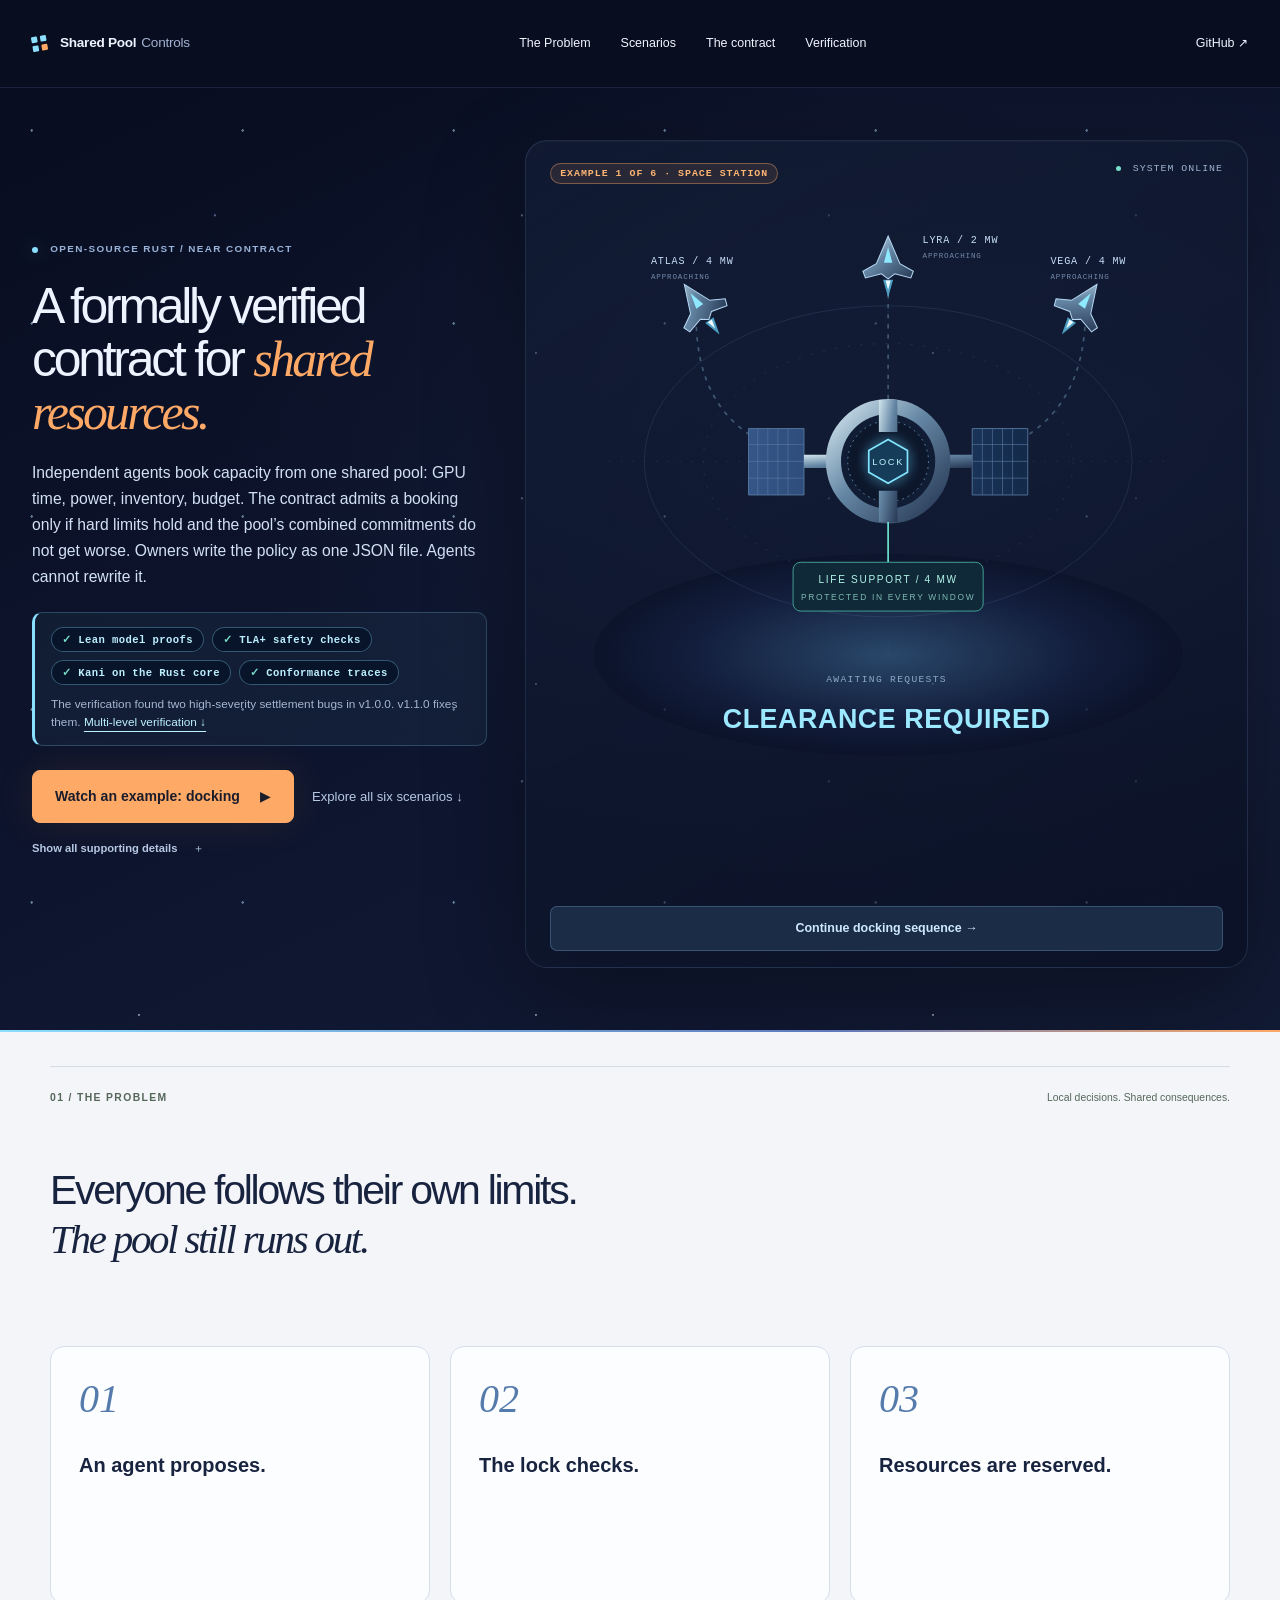
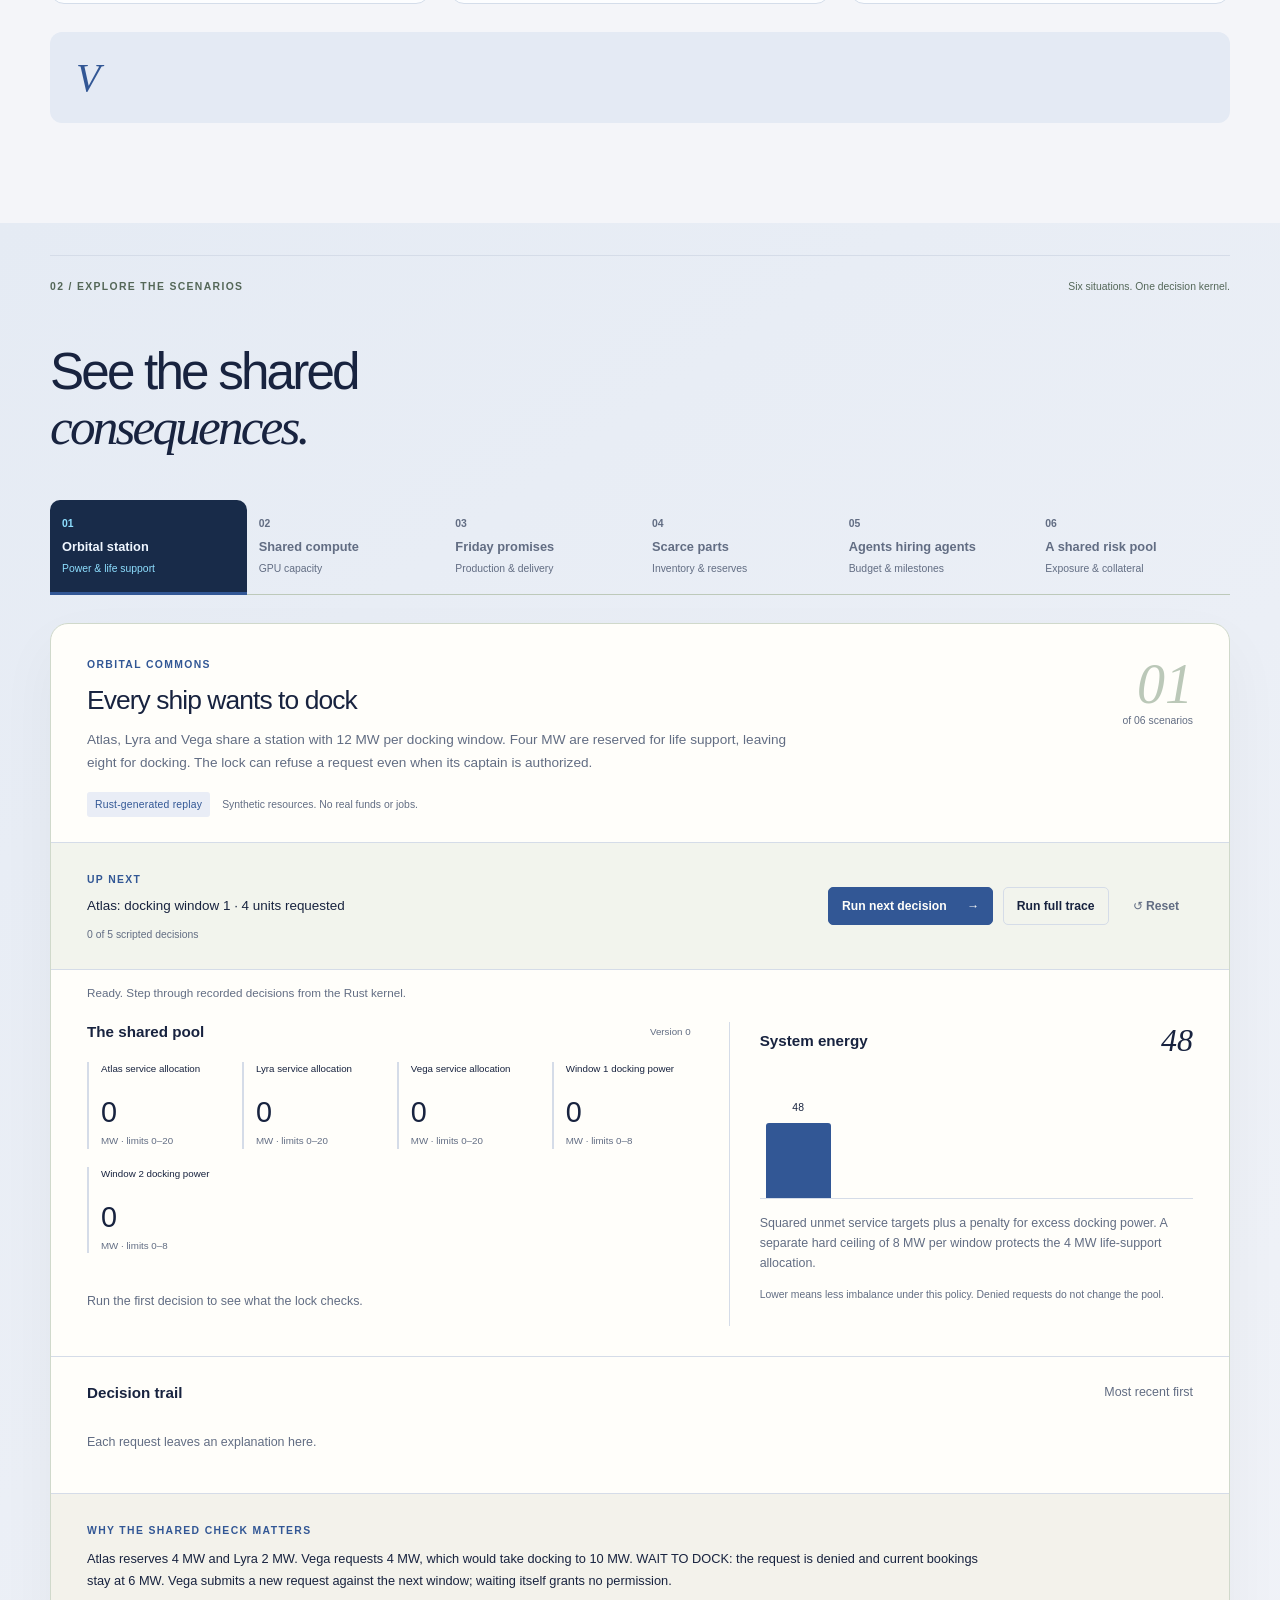
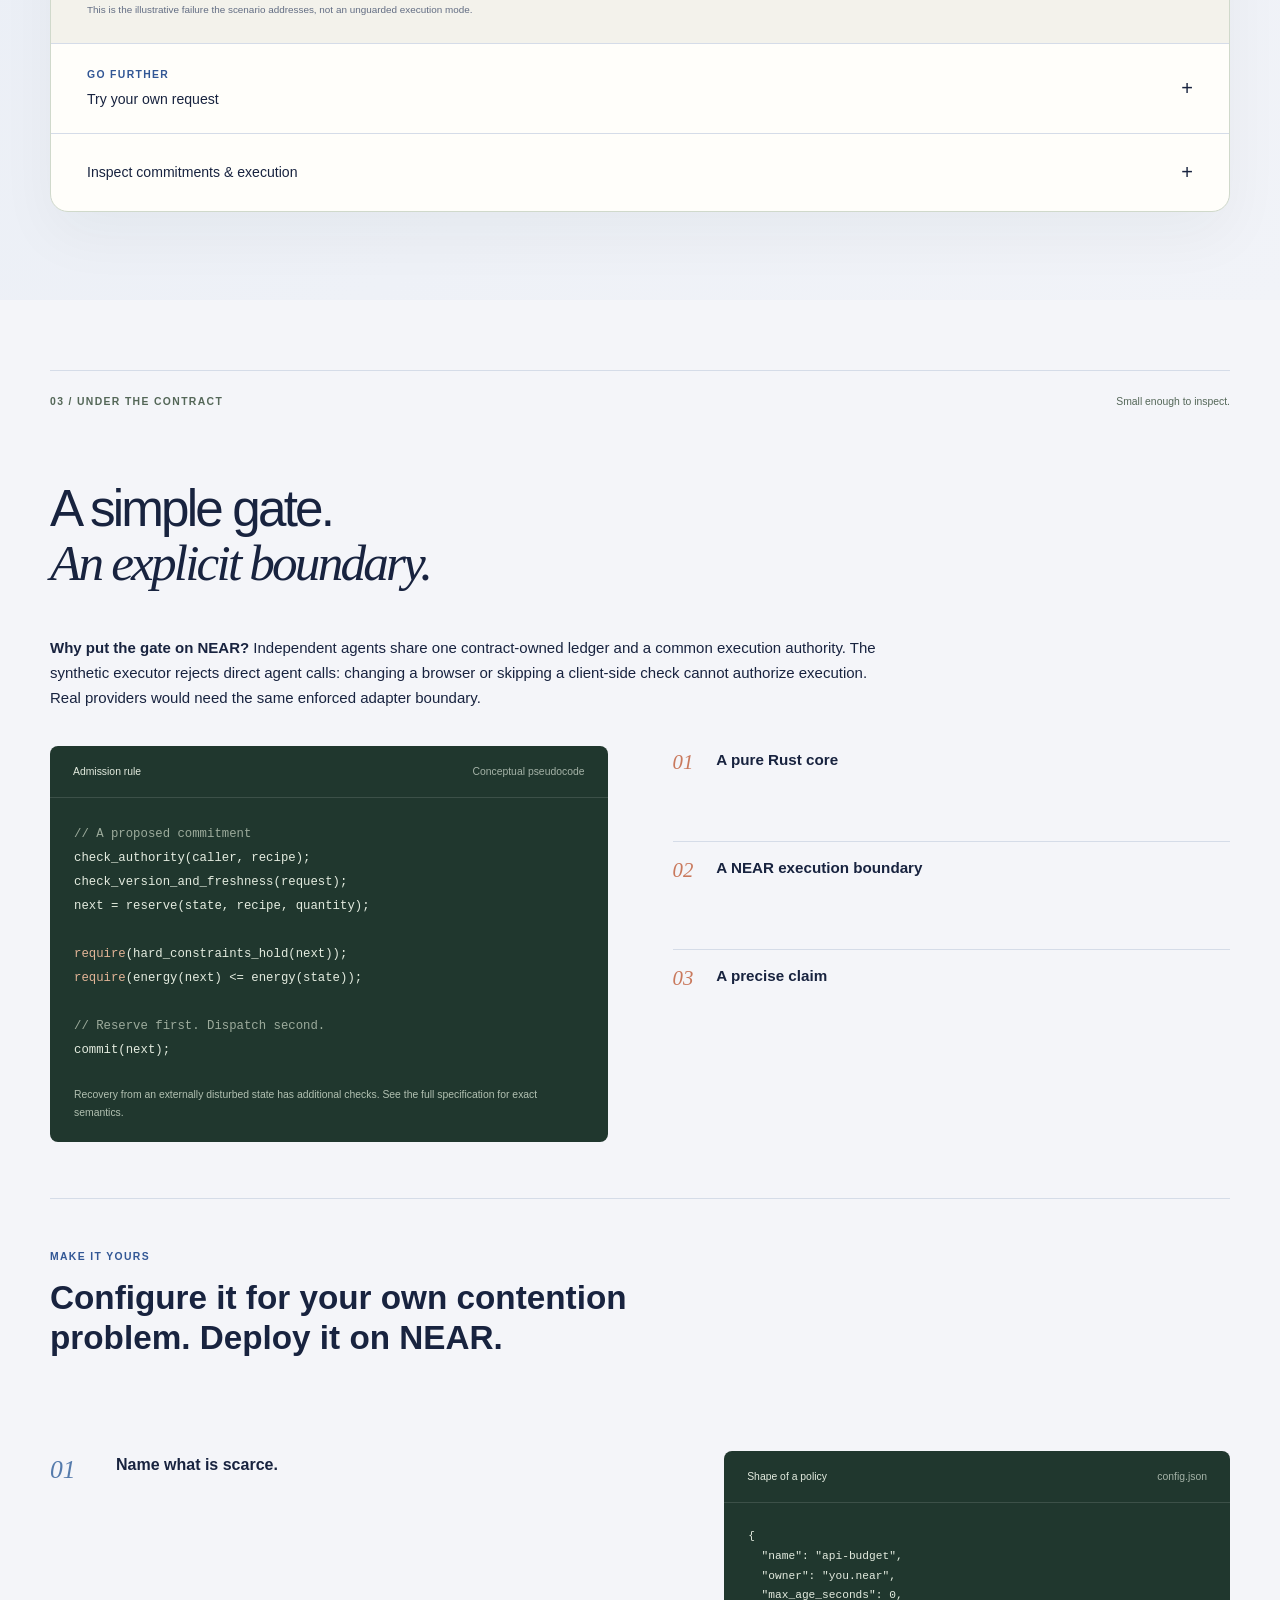
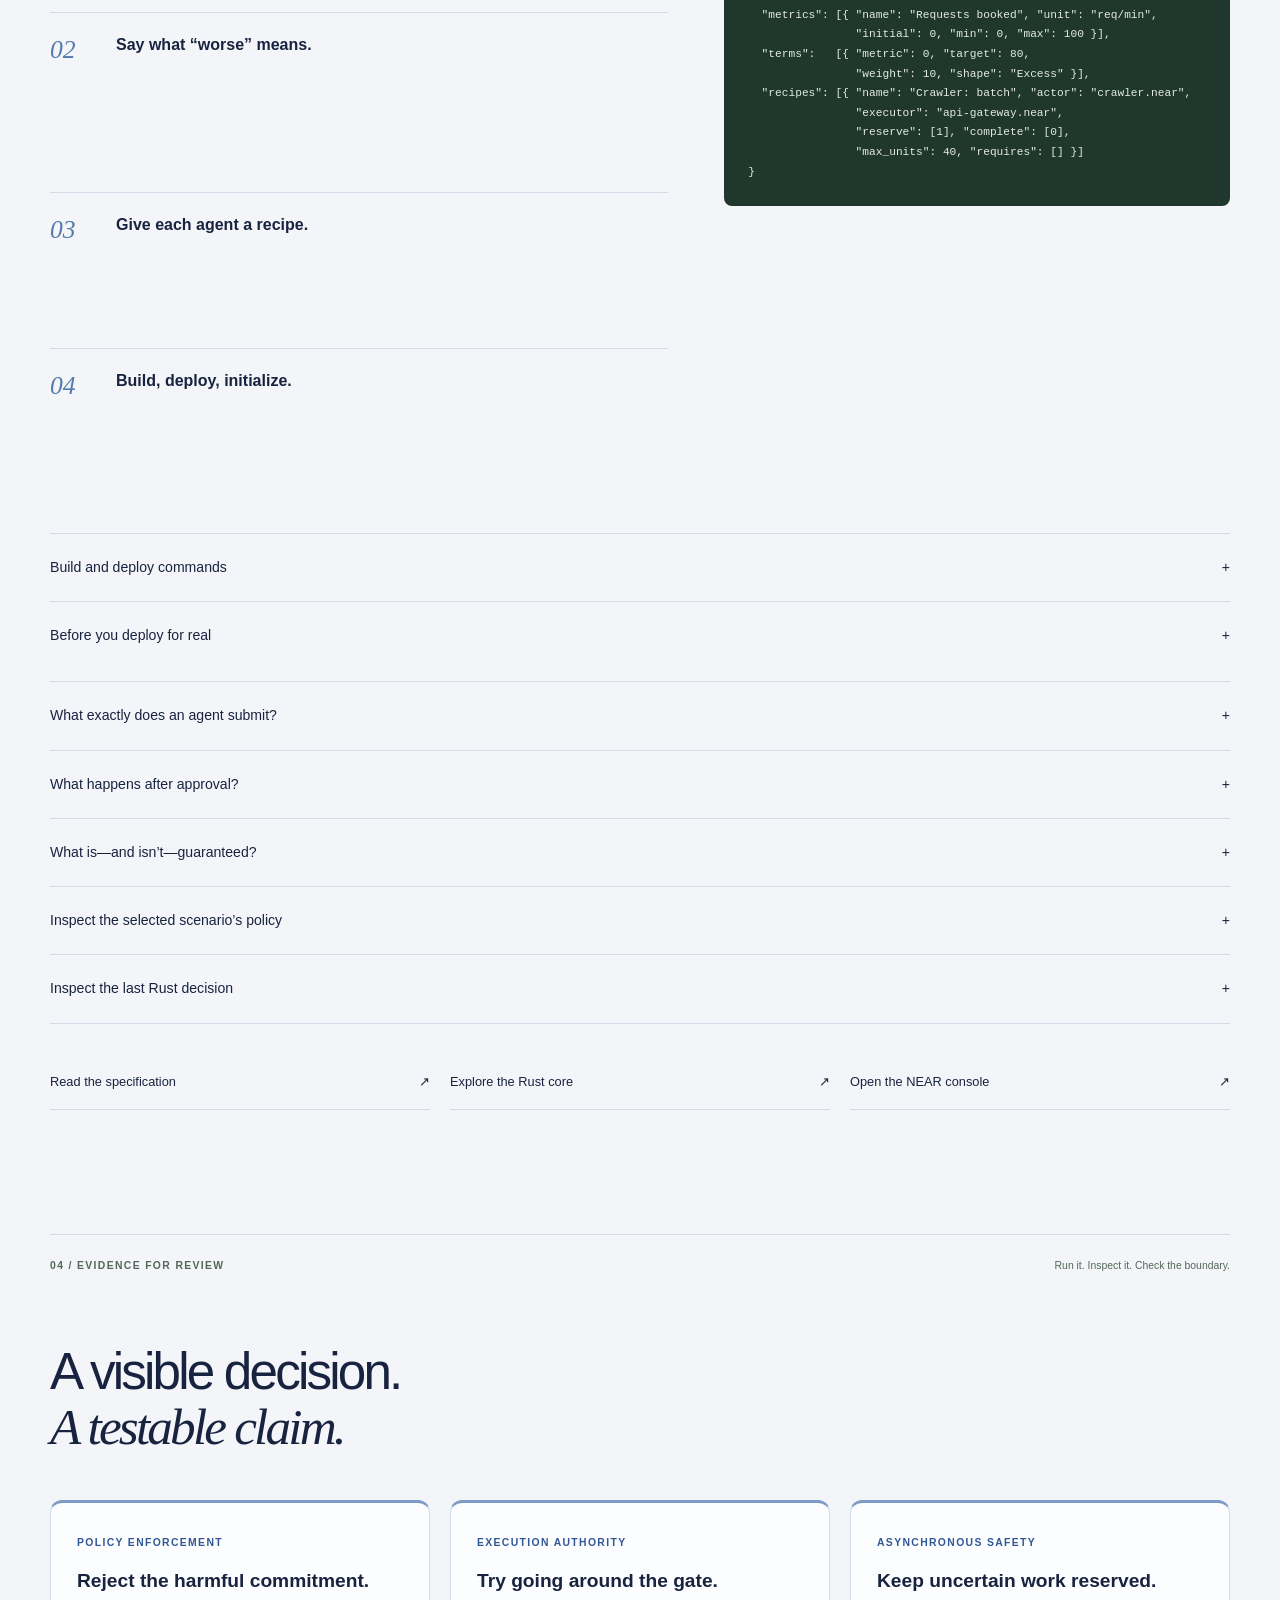
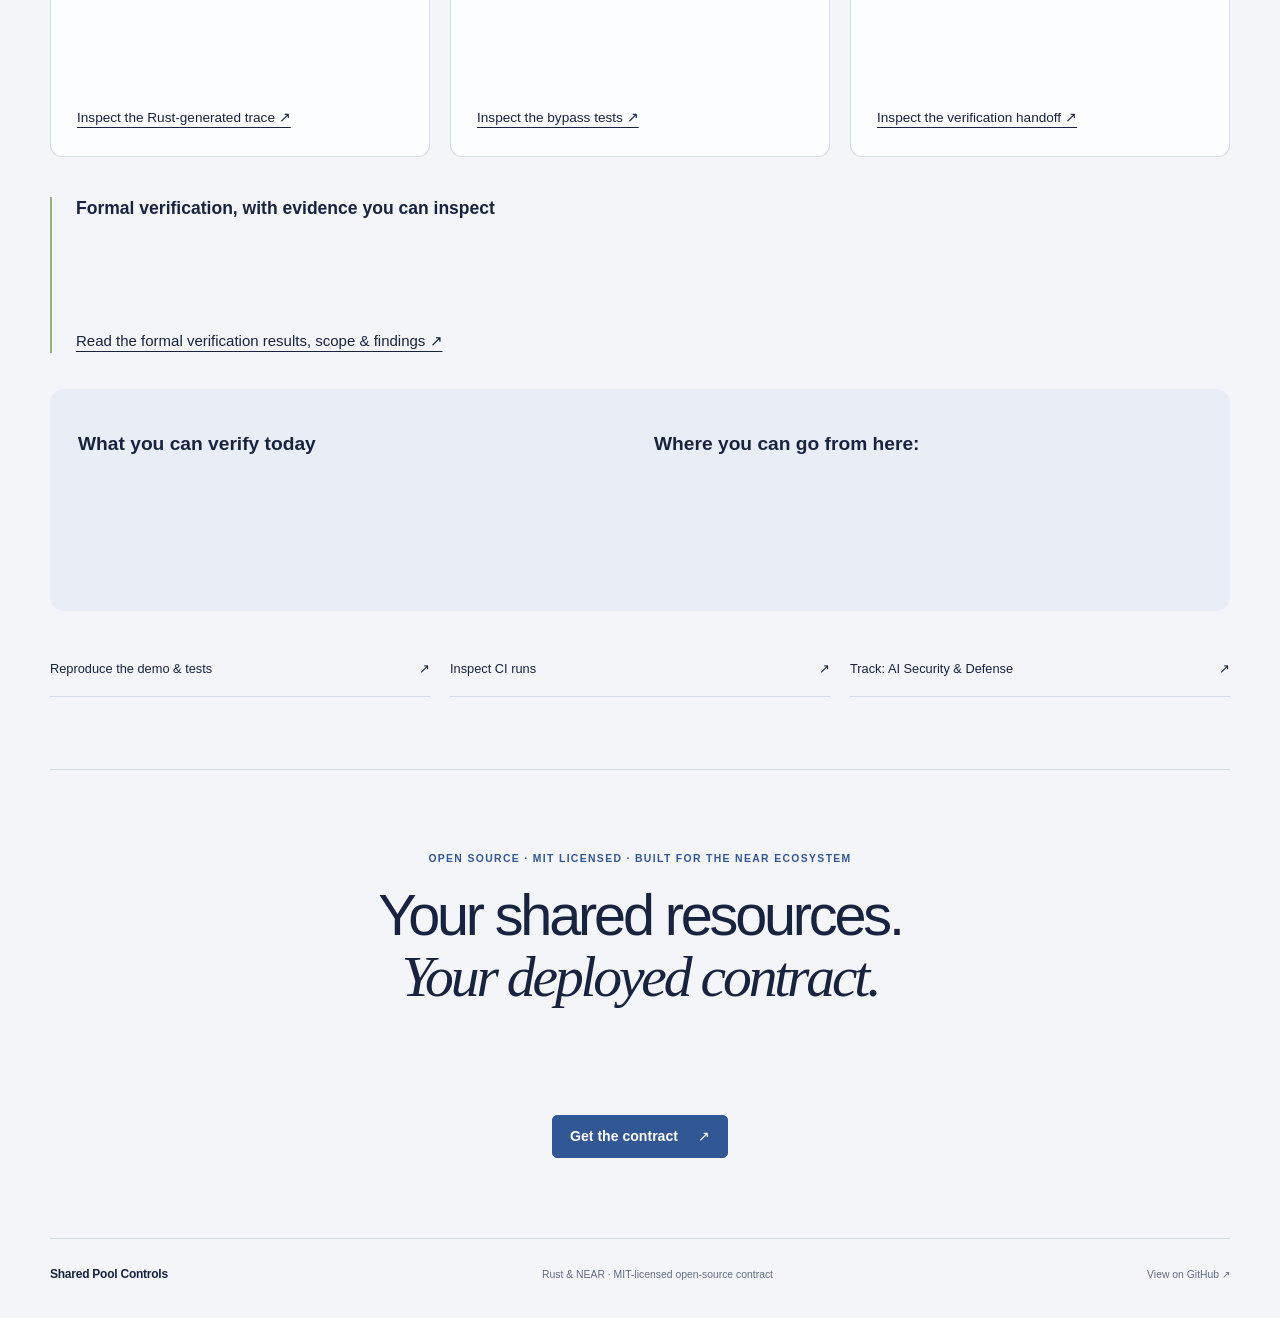
==== commit 52600eab: "feat(ui): lead with the formally verified contract; docking is an example; cite v1.1.0 verification " ====
--- a/ui/index.html
+++ b/ui/index.html
@@ -4,9 +4,9 @@
   <meta charset="utf-8">
   <meta name="viewport" content="width=device-width, initial-scale=1">
   <meta name="theme-color" content="#f5f4ee">
-  <meta name="description" content="A shared-state policy engine for AI agents on NEAR. See an unsafe GPU commitment blocked, explore five scenarios, and inspect the Rust contract and sandbox tests.">
+  <meta name="description" content="A formally verified Rust / NEAR contract for managing shared resources. Lean proofs and TLA+ checks back the admission rule; a space-station docking sequence is one of six worked examples.">
   <meta property="og:type" content="website">
-  <meta property="og:title" content="Shared Pool Controls — Three ships. One power grid.">
+  <meta property="og:title" content="Shared Pool Controls — A formally verified contract for shared resources">
   <meta property="og:description" content="An open-source Rust / NEAR contract that keeps independent agents' combined commitments to a shared resource within policy. See an unsafe request blocked.">
   <meta property="og:url" content="https://difflabai.github.io/shared-pool-controls/">
   <meta property="og:image" content="https://difflabai.github.io/shared-pool-controls/images/social-preview.jpg">
@@ -14,29 +14,32 @@
   <meta property="og:image:height" content="630">
   <meta property="og:image:alt" content="Three ships approach an orbital station; one is told to wait to dock because docking would consume protected life-support power.">
   <meta name="twitter:card" content="summary_large_image">
-  <title>Shared Pool Controls — Shared-state security for AI agents</title>
+  <title>Shared Pool Controls — A formally verified contract for shared resources</title>
   <link rel="stylesheet" href="base.css">
 </head>
 <body class="story-site">
 <a class="skip-link" href="#explorer">Skip to scenario explorer</a>
 <header class="site-nav wrap">
   <a class="brand" href="#"><span class="brand-mark" aria-hidden="true"><i></i><i></i><i></i><i></i></span>Shared Pool<span class="brand-light">Controls</span></a>
-  <nav aria-label="Main navigation"><a href="#how-it-works">The Problem</a><a href="#explorer">Scenarios</a><a href="#contract">The contract</a></nav>
+  <nav aria-label="Main navigation"><a href="#how-it-works">The Problem</a><a href="#explorer">Scenarios</a><a href="#contract">The contract</a><a href="#verification">Verification</a></nav>
   <a class="source-link" href="https://github.com/difflabai/shared-pool-controls">GitHub <span aria-hidden="true">↗</span></a>
 </header>
 <main>
 <section class="hero orbital-hero" aria-labelledby="hero-title">
   <div class="orbit-stars" aria-hidden="true"></div>
   <div class="hero-copy">
-    <p class="eyebrow"><span class="dot"></span> NEAR Hackathon / AI Security &amp; Defense</p>
-        <h1 id="hero-title">Three ships.<br>One power grid.<br><em>No exceptions.</em></h1>
-    <p class="hero-thesis" data-detail="1">Every captain wants to dock.<br>Life support comes first.</p>
-    <p class="hero-intro" data-detail="2">A shared resource. Independent agents. One enforceable boundary. Shared Pool Controls is an open-source Rust / NEAR contract you can modify and deploy to keep their combined commitments within policy.</p>
-    <div class="hero-actions"><button class="primary" id="demo-station">Begin docking sequence <span aria-hidden="true">▶</span></button><a class="text-link" href="#explorer">Explore all six scenarios ↓</a></div>
+    <p class="eyebrow"><span class="dot"></span> Open-source Rust / NEAR contract</p>
+    <h1 id="hero-title">A formally verified contract for <em>shared resources.</em></h1>
+    <div class="hero-what">Independent agents book capacity from one shared pool: GPU time, power, inventory, budget. The contract admits a booking only if hard limits hold and the pool’s combined commitments do not get worse. Owners write the policy as one JSON file. Agents cannot rewrite it.</div>
+    <div class="proof-strip" aria-label="Formal verification">
+      <div class="proof-badges"><span>Lean model proofs</span><span>TLA+ safety checks</span><span>Kani on the Rust core</span><span>Conformance traces</span></div>
+      <div class="proof-note">The verification found two high-severity settlement bugs in v1.0.0. v1.1.0 fixes them. <a href="#verification">Multi-level verification ↓</a></div>
+    </div>
+    <div class="hero-actions"><button class="primary" id="demo-station">Watch an example: docking <span aria-hidden="true">▶</span></button><a class="text-link" href="#explorer">Explore all six scenarios ↓</a></div>
     <button class="reveal-all" id="reveal-all" type="button" hidden>Show all supporting details <span aria-hidden="true">＋</span></button>
   </div>
   <div class="orbital-scene" id="orbital-scene" data-phase="ready" role="group" aria-label="Space station docking power illustration">
-    <div class="scene-topline" data-detail="2"><span>COMMONS / ORBITAL STATION</span><span><i></i> SYSTEM ONLINE</span></div>
+    <div class="scene-topline"><span class="example-tag">EXAMPLE 1 OF 6 · SPACE STATION</span><span><i></i> SYSTEM ONLINE</span></div>
     <svg class="station-map" viewBox="0 0 800 600" role="img" aria-label="Three ships route power through a shared station gate. Life support has its own protected reserve.">
       <defs>
         <radialGradient id="planet-glow"><stop stop-color="#4981b0"/><stop offset=".65" stop-color="#19274e"/><stop offset="1" stop-color="#080e25"/></radialGradient>
@@ -124,7 +127,7 @@
 
 <span class="code-dim">// Reserve first. Dispatch second.</span>
 commit(next);</code></pre><p>Recovery from an externally disturbed state has additional checks. See the full specification for exact semantics.</p></div>
-  <div class="technical-points"><article><span>01</span><div><h3>A pure Rust core</h3><p>Bounded data, checked integer arithmetic, fixed recipes. No NEAR dependency in the core’s default build.</p></div></article><article><span>02</span><div><h3>A NEAR execution boundary</h3><p>The synthetic adapter accepts execution only from the lock. Callback failure does not automatically release a commitment.</p></div></article><article><span>03</span><div><h3>A precise claim</h3><p>Accepted reservations do not increase the configured potential. External events can. Lean model proofs and TLA+ checks of v1.0.0 are complete; Rust-core verification remains in progress. <a href="https://github.com/difflabai/formalver/pull/31">Explore the formal verification.</a></p></div></article></div></div>
+  <div class="technical-points"><article><span>01</span><div><h3>A pure Rust core</h3><p>Bounded data, checked integer arithmetic, fixed recipes. No NEAR dependency in the core’s default build.</p></div></article><article><span>02</span><div><h3>A NEAR execution boundary</h3><p>The synthetic adapter accepts execution only from the lock. Callback failure does not automatically release a commitment.</p></div></article><article><span>03</span><div><h3>A precise claim</h3><p>Accepted reservations do not increase the configured potential. External events can. Lean model proofs, TLA+ checks, and Kani verification of the Rust core target v1.1.0. <a href="https://github.com/difflabai/formalver/pull/32">Explore the formal verification.</a></p></div></article></div></div>
   <div class="deploy-guide" id="deploy" aria-labelledby="deploy-title">
     <div class="deploy-intro"><span class="eyebrow">Make it yours</span><h3 id="deploy-title">Configure it for your own contention problem. Deploy it on NEAR.</h3><p data-detail="1">Everything that makes the six scenarios different is data. Describe your shared resource in one JSON policy, then deploy the same tested Wasm.</p></div>
     <ol class="deploy-steps">
@@ -175,7 +178,7 @@
   json-args {} network-config testnet now</code></pre>
         <p>Use <a href="https://github.com/difflabai/shared-pool-controls/blob/main/docs/api.md#deployment-preparation">the deployment checklist</a> for account setup, then open <a href="live.html">the NEAR console</a> with your account and expected code hash.</p>
       </div></details>
-      <details><summary>Before you deploy for real <span aria-hidden="true">+</span></summary><div class="detail-body"><p>Replace every <code>executor</code> with an adapter you control. The bundled executor is synthetic: it proves the gate, not a connection to your GPUs, warehouse, or funds. A real adapter must implement the <code>execute</code> and <code>status</code> protocol, idempotency, and authoritative cancellation, and it must leave agents no route around the lock.</p><p>Policy and principals cannot be edited after initialization. A pool holds at most 32 metrics and 32 recipes, and keeps its 256 most recent commitments; a new one replaces the oldest once that has ended. The contract is not independently audited. Its formal verification covers v1.0.0; v1.1.0 fixes the reported findings, and the fixes are tested but not yet formally re-verified. Test on testnet first.</p></div></details>
+      <details><summary>Before you deploy for real <span aria-hidden="true">+</span></summary><div class="detail-body"><p>Replace every <code>executor</code> with an adapter you control. The bundled executor is synthetic: it proves the gate, not a connection to your GPUs, warehouse, or funds. A real adapter must implement the <code>execute</code> and <code>status</code> protocol, idempotency, and authoritative cancellation, and it must leave agents no route around the lock.</p><p>Policy and principals cannot be edited after initialization. A pool holds at most 32 metrics and 32 recipes, and keeps its 256 most recent commitments; a new one replaces the oldest once that has ended. The contract is not independently audited. Formal verification of v1.0.0 found issues; v1.1.0 fixes them. Future versions are likely to add more capabilities, check that the contract version you use has the capabilities you want (sometimes simpler is better). Test on testnet first.</p></div></details>
     </div>
   </div>
   <div class="contract-details">
@@ -186,7 +189,7 @@
   "expires_at": "current time + 10 minutes"
 }</code></pre><p class="hint">Illustrative request: the real expiry is an integer timestamp. A stale version is rejected and must be reviewed again.</p></div></details>
     <details><summary>What happens after approval? <span aria-hidden="true">+</span></summary><div class="detail-body"><div class="lifecycle-flow"><span>Reserved</span><b>→</b><span>Dispatched</span><b>→</b><span>Active</span><b>→</b><span>Completed</span></div><p>Unknown execution outcomes keep their encumbrance. Before dispatch, the actor or owner can cancel. After dispatch, release requires definitive nonexecution evidence from the registered executor.</p></div></details>
-    <details><summary>What is—and isn’t—guaranteed? <span aria-hidden="true">+</span></summary><div class="detail-body"><p>The kernel checks the configured bounds and potential against a modeled state. It does not guarantee fairness, profitable trades, truthful external observations, or eventual completion. The immutable policy and registered evidence authorities are part of the trust boundary.</p><p>Compute jobs, deliveries, worker payments, and financial positions in this explorer are synthetic. Real-world enforcement requires an adapter without a route around the lock. Dedicated formal verification includes model proofs and checks; Rust-core Kani verification is pending. <a href="https://github.com/difflabai/formalver/pull/31">The verification PR</a> also reports settlement/liveness findings. v1.1.0 fixes them (<a href="https://github.com/difflabai/shared-pool-controls/blob/main/docs/verification-findings.md">findings</a>); the fixes are tested, not yet formally re-verified. The contract is not independently audited.</p></div></details>
+    <details><summary>What is—and isn’t—guaranteed? <span aria-hidden="true">+</span></summary><div class="detail-body"><p>The kernel checks the configured bounds and potential against a modeled state. It does not guarantee fairness, profitable trades, truthful external observations, or eventual completion. The immutable policy and registered evidence authorities are part of the trust boundary.</p><p>Compute jobs, deliveries, worker payments, and financial positions in this explorer are synthetic. Real-world enforcement requires an adapter without a route around the lock. Dedicated multi-level verification of v1.1.0 includes model proofs, checks, and Kani on the Rust core. <a href="https://github.com/difflabai/formalver/pull/32">The verification PR</a> reports settlement/liveness findings. v1.1.0 fixes them (<a href="https://github.com/difflabai/shared-pool-controls/blob/main/docs/verification-findings.md">findings</a>). The contract is not independently audited.</p></div></details>
     <details><summary>Inspect the selected scenario’s policy <span aria-hidden="true">+</span></summary><div class="detail-body"><pre id="policy"></pre></div></details>
     <details><summary>Inspect the last Rust decision <span aria-hidden="true">+</span></summary><div class="detail-body"><pre id="raw">Run a scenario decision to inspect its response.</pre></div></details>
   </div>
@@ -200,8 +203,8 @@
     <article><span class="eyebrow">Execution authority</span><h3>Try going around the gate.</h3><p>NEAR sandbox tests attempt direct executor calls and agent-authored settlement. Both fail; registered execution evidence is required.</p><a href="https://github.com/difflabai/shared-pool-controls/blob/main/crates/sandbox/tests/integration.rs">Inspect the bypass tests ↗</a></article>
     <article><span class="eyebrow">Asynchronous safety</span><h3>Keep uncertain work reserved.</h3><p>Sandbox tests exercise stale requests, unknown execution outcomes, and reconciliation. A failed callback alone does not free capacity.</p><a href="https://github.com/difflabai/shared-pool-controls/blob/main/docs/verification-handoff.md">Inspect the verification handoff ↗</a></article>
   </div>
-  <div class="near-boundary"><h3>Formal verification, with evidence you can inspect</h3><p>Dedicated verification of the contract includes Lean model proofs, bounded TLA+ checks, and conformance traces against the Rust core. The work targets source revision <code>a4bb5c3</code>. Kani verification of the Rust implementation remains pending; the PR reports high-severity settlement/liveness findings F-1 and F-2. v1.1.0 fixes them and the lower-severity findings (<a href="https://github.com/difflabai/shared-pool-controls/blob/main/docs/verification-findings.md">findings</a>); the fixes are tested, not yet formally re-verified.</p><a href="https://github.com/difflabai/formalver/pull/31">Read the formal verification results, scope &amp; findings ↗</a></div>
-  <div class="review-status"><div><h3>What you can verify today</h3><p>Rust kernel, NEAR lock and synthetic executor, six deterministic scenarios, local Wasm integration tests, and a static explorer. The browser demo is a simulation or recorded replay—not a public-chain transaction.</p></div><div><h3>Where the prototype stops</h3><p>No public-network deployment, real payments, live LLM agents, NEAR Intents integration, or production provider adapters. Not independently audited. Formal verification of v1.0.0 is in progress and identified settlement/liveness findings; v1.1.0 fixes them, tested but not yet formally re-verified. Policy quality and trusted observations remain assumptions.</p></div></div>
+  <div class="near-boundary" id="verification"><h3>Formal verification, with evidence you can inspect</h3><p>Dedicated multi-level verification of the contract includes Lean model proofs, bounded TLA+ checks, Kani on the Rust core, and conformance traces against the Rust core. The work targets v1.1.0, source revision <code>57b3f02</code>. Verification found high-severity settlement/liveness findings F-1 and F-2. v1.1.0 fixes them and the lower-severity findings (<a href="https://github.com/difflabai/shared-pool-controls/blob/main/docs/verification-findings.md">findings</a>).</p><a href="https://github.com/difflabai/formalver/pull/32">Read the formal verification results, scope &amp; findings ↗</a></div>
+  <div class="review-status"><div><h3>What you can verify today</h3><p>Rust kernel, NEAR lock and synthetic executor, six deterministic scenarios, local Wasm integration tests, and a static explorer. The browser demo is a simulation or recorded replay—not a public-chain transaction.</p></div><div><h3>Where you can go from here:</h3><p>Integrate into your systems, real payments, live LLM agents, or NEAR Intents integration. Note that this contract has been formally verified but has not been independently audited. Review the contract mechanics to adapt them to your use case.</p></div></div>
   <div class="resource-links"><a href="https://github.com/difflabai/shared-pool-controls/blob/main/docs/judges-guide.md"><span>Reproduce the demo &amp; tests</span><span aria-hidden="true">↗</span></a><a href="https://github.com/difflabai/shared-pool-controls/actions"><span>Inspect CI runs</span><span aria-hidden="true">↗</span></a><a href="https://nearhackathon.com/"><span>Track: AI Security &amp; Defense</span><span aria-hidden="true">↗</span></a></div>
 </section>
 <section class="closing wrap"><p class="eyebrow">Open source · MIT licensed · Built for the NEAR ecosystem</p><h2>Your shared resources.<br><em>Your deployed contract.</em></h2><p>Modify the contract and policy for your application. Review the verification findings, connect your execution adapter, and deploy a gate your agents share.</p><a class="button primary" href="https://github.com/difflabai/shared-pool-controls">Get the contract <span aria-hidden="true">↗</span></a></section>
--- a/ui/base.css
+++ b/ui/base.css
@@ -1690,3 +1690,18 @@
   .deploy-guide { grid-template-columns:1fr; gap:28px; }
   .deploy-code { position:static; }
 }
+
+/* Hero: what the project is, how it is verified, and that docking is an example */
+.orbital-hero h1 { font-size:clamp(2.5rem,3.9vw,3.9rem); line-height:1.06; margin:22px 0 20px; }
+.orbital-hero .hero-what { color:#d3e1f6; font-size:.98rem; line-height:1.65; max-width:520px; }
+.proof-strip { margin:22px 0 4px; padding:14px 16px; max-width:520px; border:1px solid #88dfff3a; border-left:3px solid #88dfff; border-radius:10px; background:#88dfff0d; }
+.proof-badges { display:flex; flex-wrap:wrap; gap:8px; }
+.proof-badges span { font:600 .66rem ui-monospace,SFMono-Regular,monospace; letter-spacing:.04em; color:#bdf0ff; padding:5px 10px; border:1px solid #88dfff55; border-radius:20px; background:#08142a; }
+.proof-badges span:before { content:"✓ "; color:#78dfcb; }
+.proof-note { margin-top:10px; font-size:.74rem; line-height:1.55; color:#a6b6d1; }
+.proof-note a { color:#bdf0ff; white-space:nowrap; }
+.orbital-hero .hero-actions { margin-top:24px; }
+.example-tag { color:#ffb574; }
+@media(max-width:760px) { .orbital-hero h1 { font-size:clamp(2.2rem,9vw,3.2rem); } .proof-strip { max-width:none; } }
+.scene-topline { font-size:.62rem; }
+.example-tag { font-weight:700; padding:4px 9px; border:1px solid #ffa96766; border-radius:20px; background:#ffa9671a; }
